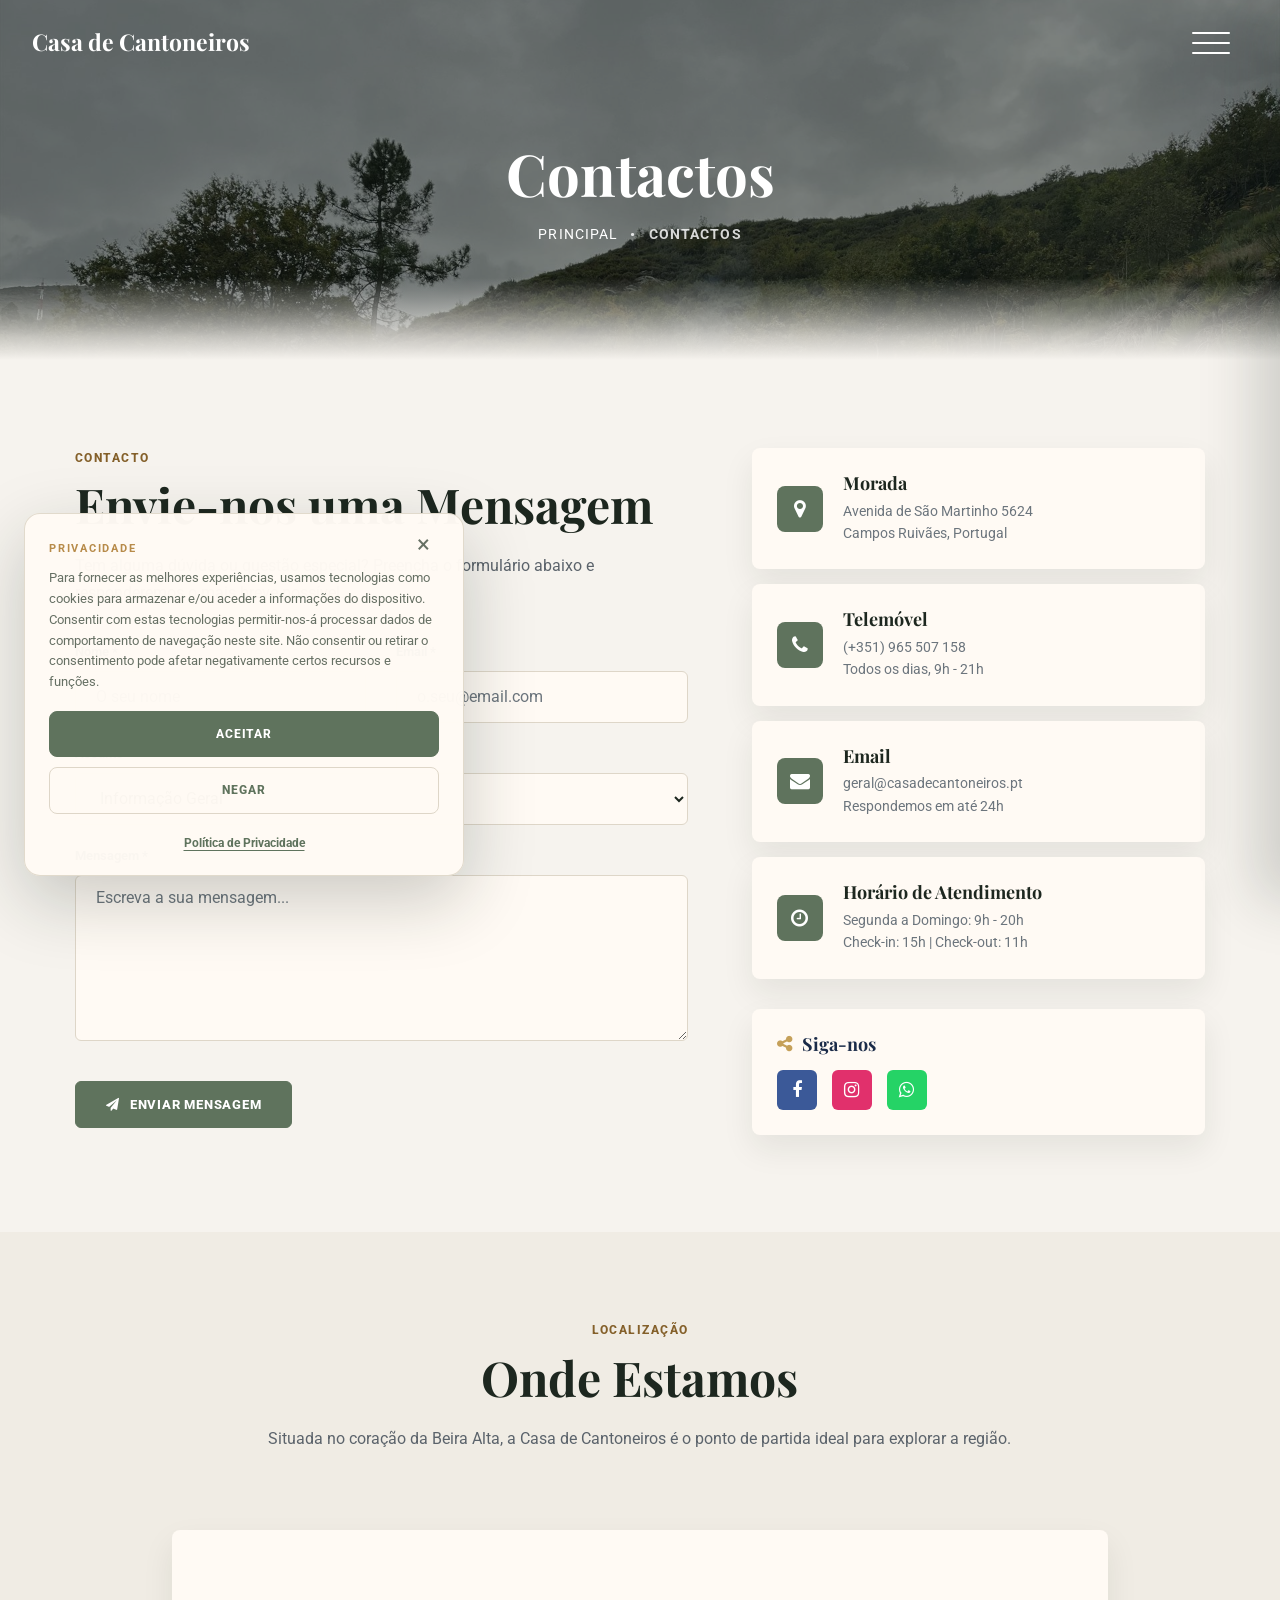
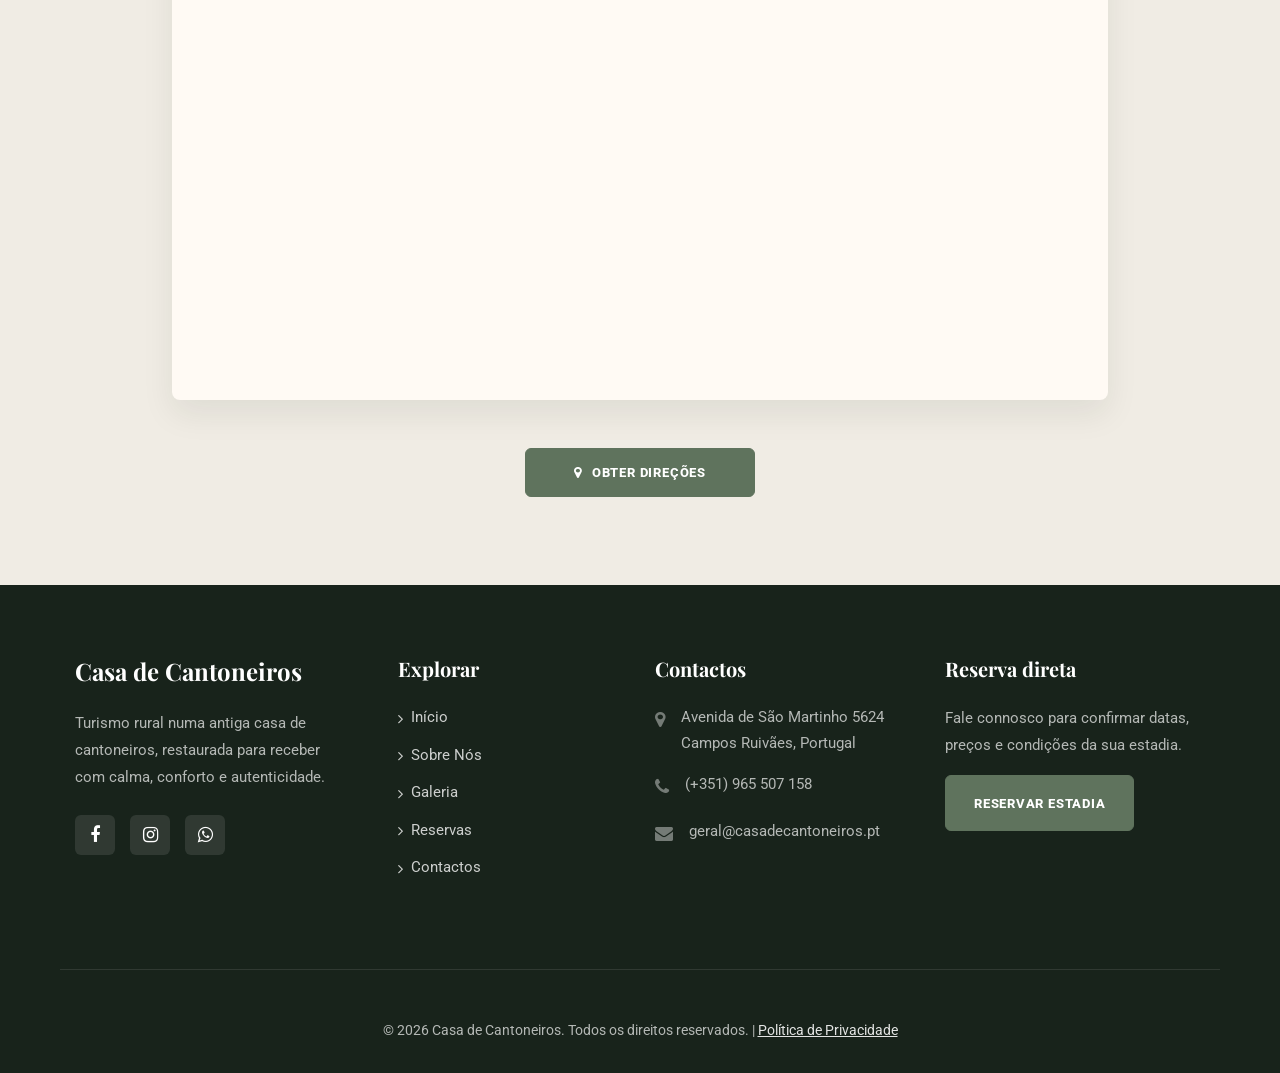
==== contactos.html @ 7d33ff86 "Cálculo aut. and galeria, limpeza" ====
<!DOCTYPE HTML>
<html lang="pt-PT">

<head>
  <meta charset="utf-8">
  <meta http-equiv="X-UA-Compatible" content="IE=edge">
  <title>Contactos | Casa de Cantoneiros — Vieira do Minho</title>
  <meta name="viewport" content="width=device-width, initial-scale=1, shrink-to-fit=no">
  <meta name="robots" content="index, follow">
  <link rel="canonical" href="https://www.casadecantoneiros.pt/contactos.html">
  <meta property="og:title" content="Contactos | Casa de Cantoneiros — Vieira do Minho">
  <meta property="og:description" content="Fale connosco por telefone, email ou WhatsApp. Casa de Cantoneiros, Campos Ruivães, Vieira do Minho.">
  <meta property="og:type" content="website">
  <meta property="og:url" content="https://www.casadecantoneiros.pt/contactos.html">
  <meta property="og:image" content="https://www.casadecantoneiros.pt/images/og-share.jpg">
  <meta property="og:locale" content="pt_PT">
  <link rel="icon" href="favicon.ico" sizes="any">
  <link rel="icon" type="image/png" sizes="32x32" href="favicon-32x32.png">
  <link rel="icon" type="image/png" sizes="16x16" href="favicon-16x16.png">
  <link rel="icon" type="image/svg+xml" href="favicon.svg">
  <link rel="apple-touch-icon" sizes="180x180" href="apple-touch-icon.png">
  <link rel="manifest" href="site.webmanifest">
  <meta name="theme-color" content="#18231b">
  <meta name="description" content="Fale connosco por telefone, email ou WhatsApp. Casa de Cantoneiros, Campos Ruivães, Vieira do Minho.">
  <meta name="keywords" content="" />
  <meta name="author" content="" />
  <link rel="preconnect" href="https://fonts.googleapis.com">
  <link rel="preconnect" href="https://fonts.gstatic.com" crossorigin>
  <link rel="stylesheet" type="text/css"
    href="https://fonts.googleapis.com/css2?family=Playfair+Display:wght@400;700&amp;family=Roboto:wght@400;700&amp;display=swap">
  <link rel="preload" as="image" href="images/assets-site/fachada-casa.jpg" fetchpriority="high">

  <link rel="stylesheet" href="css/layout.css?v=20261105-5">
  <link rel="stylesheet" href="css/animacoes.css?v=20261105-5">
  <link rel="stylesheet" href="css/popup.css?v=20261105-5">

  <link rel="stylesheet" href="fonts/fontawesome/css/font-awesome.min.css?v=20261105-5">

  <!-- Theme Style -->
  <link rel="stylesheet" href="css/style.css?v=20261105-5">
  <link rel="stylesheet" href="css/_custom.css?v=20261105-5">
  <link rel="stylesheet" href="css/professional.css?v=20261105-5">
</head>

<body>

  <div id="cabecalho-container"></div>
  <!-- Header loaded dynamically by App.loadComponents() -->
  <!-- END head -->

  <main id="conteudo">
  <section class="site-hero inner-page overlay" style="background-image: url(images/assets-site/fachada-casa.jpg)"
    data-stellar-background-ratio="0.5">
    <div class="container">
      <div class="row site-hero-inner justify-content-center align-items-center">
        <div class="col-md-10 text-center" data-aos="fade">
          <h1 class="heading mb-3">Contactos</h1>
          <ul class="custom-breadcrumbs mb-4">
            <li><a href="index.html">Principal</a></li>
            <li>&bullet;</li>
            <li>Contactos</li>
          </ul>
        </div>
      </div>
    </div>


  </section>

  <!-- Formulário de Contacto -->
  <section class="section contact-section" id="next">
    <div class="container">
      <div class="row">
        <div class="col-md-7" data-aos="fade-up" data-aos-delay="100">
          <div class="contact-form-container">
            <span class="section-subtitle">CONTACTO</span>
            <h2 class="section-title">Envie-nos uma Mensagem</h2>
            <p class="section-description">Tem alguma dúvida ou questão especial? Preencha o formulário abaixo e
              responderemos o mais breve possível.</p>

            <form action="https://api.web3forms.com/submit" method="POST">
              
              <!-- CHAVES DO WEB3FORMS -->
              <input type="hidden" name="access_key" value="ad0f5479-115c-4b1e-81a7-a048a99dfa87">
              <input type="hidden" name="subject" value="Nova Mensagem de Contacto - Casa de Cantoneiros">
              <input type="hidden" name="from_name" value="Casa de Cantoneiros (Contacto)">
              <input type="hidden" name="redirect" value="https://www.casadecantoneiros.pt/">

              <div class="row">
                <div class="col-md-6 form-group">
                  <label for="name">Nome *</label>
                  <input type="text" id="name" name="Nome" class="form-control" placeholder="O seu nome" required>
                </div>
                <div class="col-md-6 form-group">
                  <label for="email">Email *</label>
                  <input type="email" id="email" name="Email" class="form-control" placeholder="o.seu@email.com"
                    required>
                </div>
              </div>

              <div class="row">
                <div class="col-md-12 form-group">
                  <label for="subject">Assunto *</label>
                  <select id="subject" name="Assunto" class="form-control" required>
                    <option>Informação Geral</option>
                    <option>Reservas</option>
                    <option>Eventos</option>
                    <option>Outros</option>
                  </select>
                </div>
              </div>

              <div class="row mb-4">
                <div class="col-md-12 form-group">
                  <label for="message">Mensagem *</label>
                  <textarea name="mensagem" id="message" class="form-control" cols="30" rows="6"
                    placeholder="Escreva a sua mensagem..." required></textarea>
                </div>
              </div>
              <div class="row">
                <div class="col-md-12 form-group">
                  <button type="submit" class="btn btn-submit">
                    <i class="fa fa-paper-plane"></i> ENVIAR MENSAGEM
                  </button>
                </div>
              </div>
            </form>
          </div>
        </div>

        <div class="col-md-5" data-aos="fade-up" data-aos-delay="200">
          <div class="info-cards-container">
            <div class="info-card">
              <div class="info-icon-wrap">
                <i class="fa fa-map-marker"></i>
              </div>
              <div class="info-content">
                <h3>Morada</h3>
                <p>Avenida de São Martinho 5624<br>Campos Ruivães, Portugal</p>
              </div>
            </div>

            <div class="info-card">
              <div class="info-icon-wrap">
                <i class="fa fa-phone"></i>
              </div>
              <div class="info-content">
                <h3>Telemóvel</h3>
                <p><a class="contact-link" href="tel:+351965507158">(+351) 965 507 158</a><br>Todos os dias, 9h - 21h</p>
              </div>
            </div>

            <div class="info-card">
              <div class="info-icon-wrap">
                <i class="fa fa-envelope"></i>
              </div>
              <div class="info-content">
                <h3>Email</h3>
                <p><a class="contact-link" href="mailto:geral@casadecantoneiros.pt">geral@casadecantoneiros.pt</a><br>Respondemos em até 24h</p>
              </div>
            </div>

            <div class="info-card">
              <div class="info-icon-wrap">
                <i class="fa fa-clock-o"></i>
              </div>
              <div class="info-content">
                <h3>Horário de Atendimento</h3>
                <p>Segunda a Domingo: 9h - 20h<br>Check-in: 15h | Check-out: 11h</p>
              </div>
            </div>

            <div class="social-links-section">
              <h3><i class="fa fa-share-alt"></i> Siga-nos</h3>
              <div class="social-icons">
                <a href="https://www.facebook.com/share/1EJzVk5QZy/?mibextid=wwXIfr" class="social-icon facebook" target="_blank" rel="noopener noreferrer" aria-label="Facebook da Casa de Cantoneiros"><i class="fa fa-facebook" aria-hidden="true"></i></a>
                <a href="https://www.instagram.com/casa.de.cantoneiros?igsh=c2FzcWtkenJsa3Fm" class="social-icon instagram" target="_blank" rel="noopener noreferrer" aria-label="Instagram da Casa de Cantoneiros"><i class="fa fa-instagram" aria-hidden="true"></i></a>
                <a href="https://wa.me/351965507158" class="social-icon whatsapp" target="_blank" rel="noopener noreferrer" aria-label="WhatsApp da Casa de Cantoneiros"><i class="fa fa-whatsapp" aria-hidden="true"></i></a>
              </div>
            </div>
          </div>
        </div>
      </div>
    </div>
  </section>

  <section class="section location-section bg-light" id="location">
    <div class="container">
      <div class="row justify-content-center text-center mb-5" data-aos="fade-up">
        <div class="col-md-8">
          <span class="section-subtitle">LOCALIZAÇÃO</span>
          <h2 class="section-title">Onde Estamos</h2>
          <p class="section-description">Situada no coração da Beira Alta, a Casa de Cantoneiros é o ponto de partida
            ideal para explorar a região.</p>
        </div>
      </div>

      <div class="row justify-content-center" data-aos="fade-up" data-aos-delay="100">
        <div class="col-md-10">
          <div class="map-container mb-5">
            <iframe
              src="https://maps.google.com/maps?q=Casa%20de%20Cantoneiros%20Tábua&t=&z=15&ie=UTF8&iwloc=&output=embed"
              title="Mapa da localização da Casa de Cantoneiros em Vieira do Minho"
              width="100%" height="450" style="border:0;" allowfullscreen="" loading="lazy">
            </iframe>
          </div>
          <div class="text-center">
            <a href="https://maps.app.goo.gl/39F7b3vEgZGwyQ6N9" target="_blank" class="btn btn-submit px-5 py-3">
              <i class="fa fa-map-marker"></i> OBTER DIREÇÕES
            </a>
          </div>
        </div>
      </div>
    </div>
  </section>
  <!-- END slider -->

  </main>

  <div id="rodape-container"></div>
  <!-- Footer loaded dynamically by App.loadComponents() -->

  <script src="js/jquery-3.3.1.min.js?v=20261105-5"></script>
  <script src="js/jquery-migrate-3.0.1.min.js?v=20261105-5"></script>
  <script src="js/parallax.js?v=20261105-5"></script>
  <script src="js/popup.js?v=20261105-5"></script>


  <script src="js/animacoes.js?v=20261105-5"></script>



    <script src="js/site-config.js?v=20261105-5"></script>
  <script src="js/app.js?v=20261105-5"></script>

  <div id="cookie-banner" class="cookie-banner" role="dialog" aria-live="polite" aria-modal="false"
    aria-labelledby="cookie-banner-title" aria-hidden="true">
    <button type="button" class="cookie-banner__close" data-cookie-choice="dismissed" aria-label="Fechar aviso de cookies">×</button>
    <div class="cookie-banner__content">
      <span id="cookie-banner-title" class="cookie-banner__eyebrow">Privacidade</span>
      <p class="cookie-banner__text">Para fornecer as melhores experiências, usamos tecnologias como cookies para armazenar e/ou aceder a informações do dispositivo. Consentir com estas tecnologias permitir-nos-á processar dados de comportamento de navegação neste site. Não consentir ou retirar o consentimento pode afetar negativamente certos recursos e funções.</p>
      <div class="cookie-banner__actions">
        <button type="button" class="cookie-banner__button cookie-banner__button--primary" data-cookie-choice="accepted">ACEITAR</button>
        <button type="button" class="cookie-banner__button cookie-banner__button--secondary" data-cookie-choice="denied">NEGAR</button>
      </div>
      <div class="cookie-banner__links">
        <a href="privacidade.html">Política de Privacidade</a>
      </div>
    </div>
  </div>
</body>

</html>
---- css/layout.css ----
/*!
 * Bootstrap v4.1.3 (https://getbootstrap.com/)
 * Copyright 2011-2018 The Bootstrap Authors
 * Copyright 2011-2018 Twitter, Inc.
 * Licensed under MIT (https://github.com/twbs/bootstrap/blob/master/LICENSE)
 */:root{--blue:#007bff;--indigo:#6610f2;--purple:#6f42c1;--pink:#e83e8c;--red:#dc3545;--orange:#fd7e14;--yellow:#ffba5a;--green:#28a745;--teal:#20c997;--cyan:#17a2b8;--white:#fff;--gray:#6c757d;--gray-dark:#343a40;--primary:#ffba5a;--secondary:#6c757d;--success:#28a745;--info:#17a2b8;--warning:#ffba5a;--danger:#dc3545;--light:#f8f9fa;--dark:#343a40;--breakpoint-xs:0;--breakpoint-sm:576px;--breakpoint-md:768px;--breakpoint-lg:992px;--breakpoint-xl:1200px;--font-family-sans-serif:-apple-system, BlinkMacSystemFont, "Segoe UI", Roboto, "Helvetica Neue", Arial, sans-serif, "Apple Color Emoji", "Segoe UI Emoji", "Segoe UI Symbol", "Noto Color Emoji";--font-family-monospace:SFMono-Regular, Menlo, Monaco, Consolas, "Liberation Mono", "Courier New", monospace}*,:after,:before{-webkit-box-sizing:border-box;box-sizing:border-box}html{font-family:sans-serif;line-height:1.15;-webkit-text-size-adjust:100%;-ms-text-size-adjust:100%;-ms-overflow-style:scrollbar;-webkit-tap-highlight-color:transparent}@-ms-viewport{width:device-width}article,aside,figcaption,figure,footer,header,hgroup,main,nav,section{display:block}body{margin:0;font-family:-apple-system, BlinkMacSystemFont, "Segoe UI", Roboto, "Helvetica Neue", Arial, sans-serif, "Apple Color Emoji", "Segoe UI Emoji", "Segoe UI Symbol", "Noto Color Emoji";font-size:1rem;font-weight:400;line-height:1.5;color:#212529;text-align:left;background-color:#fff}[tabindex="-1"]:focus{outline:0!important}hr{-webkit-box-sizing:content-box;box-sizing:content-box;height:0;overflow:visible}h1,h2,h3,h4,h5,h6{margin-top:0;margin-bottom:0.5rem}p{margin-top:0;margin-bottom:1rem}abbr[data-original-title],abbr[title]{text-decoration:underline;-webkit-text-decoration:underline dotted;text-decoration:underline dotted;cursor:help;border-bottom:0}address{margin-bottom:1rem;font-style:normal;line-height:inherit}dl,ol,ul{margin-top:0;margin-bottom:1rem}ol ol,ol ul,ul ol,ul ul{margin-bottom:0}dt{font-weight:700}dd{margin-bottom:.5rem;margin-left:0}blockquote{margin:0 0 1rem}dfn{font-style:italic}b,strong{font-weight:bolder}small{font-size:80%}sub,sup{position:relative;font-size:75%;line-height:0;vertical-align:baseline}sub{bottom:-.25em}sup{top:-.5em}a{color:#ffba5a;text-decoration:none;background-color:transparent;-webkit-text-decoration-skip:objects}a:hover{color:#ff9a0e;text-decoration:underline}a:not([href]):not([tabindex]){color:inherit;text-decoration:none}a:not([href]):not([tabindex]):focus,a:not([href]):not([tabindex]):hover{color:inherit;text-decoration:none}a:not([href]):not([tabindex]):focus{outline:0}code,kbd,pre,samp{font-family:SFMono-Regular, Menlo, Monaco, Consolas, "Liberation Mono", "Courier New", monospace;font-size:1em}pre{margin-top:0;margin-bottom:1rem;overflow:auto;-ms-overflow-style:scrollbar}figure{margin:0 0 1rem}img{vertical-align:middle;border-style:none}svg{overflow:hidden;vertical-align:middle}table{border-collapse:collapse}caption{padding-top:0.75rem;padding-bottom:0.75rem;color:#6c757d;text-align:left;caption-side:bottom}th{text-align:inherit}label{display:inline-block;margin-bottom:0.5rem}button{border-radius:0}button:focus{outline:1px dotted;outline:5px auto -webkit-focus-ring-color}button,input,optgroup,select,textarea{margin:0;font-family:inherit;font-size:inherit;line-height:inherit}button,input{overflow:visible}button,select{text-transform:none}[type=reset],[type=submit],button,html [type=button]{-webkit-appearance:button}[type=button]::-moz-focus-inner,[type=reset]::-moz-focus-inner,[type=submit]::-moz-focus-inner,button::-moz-focus-inner{padding:0;border-style:none}input[type=checkbox],input[type=radio]{-webkit-box-sizing:border-box;box-sizing:border-box;padding:0}input[type=date],input[type=datetime-local],input[type=month],input[type=time]{-webkit-appearance:listbox}textarea{overflow:auto;resize:vertical}fieldset{min-width:0;padding:0;margin:0;border:0}legend{display:block;width:100%;max-width:100%;padding:0;margin-bottom:.5rem;font-size:1.5rem;line-height:inherit;color:inherit;white-space:normal}progress{vertical-align:baseline}[type=number]::-webkit-inner-spin-button,[type=number]::-webkit-outer-spin-button{height:auto}[type=search]{outline-offset:-2px;-webkit-appearance:none}[type=search]::-webkit-search-cancel-button,[type=search]::-webkit-search-decoration{-webkit-appearance:none}::-webkit-file-upload-button{font:inherit;-webkit-appearance:button}output{display:inline-block}summary{display:list-item;cursor:pointer}template{display:none}[hidden]{display:none!important}.h1,.h2,.h3,.h4,.h5,.h6,h1,h2,h3,h4,h5,h6{margin-bottom:0.5rem;font-family:inherit;font-weight:500;line-height:1.2;color:inherit}.h1,h1{font-size:2.5rem}.h2,h2{font-size:2rem}.h3,h3{font-size:1.75rem}.h4,h4{font-size:1.5rem}.h5,h5{font-size:1.25rem}.h6,h6{font-size:1rem}.lead{font-size:1.25rem;font-weight:300}hr{margin-top:1rem;margin-bottom:1rem;border:0;border-top:1px solid rgba(0, 0, 0, 0.1)}.small,small{font-size:80%;font-weight:400}.list-unstyled{padding-left:0;list-style:none}.img-fluid{max-width:100%;height:auto}code{font-size:87.5%;color:#e83e8c;word-break:break-word}a>code{color:inherit}kbd{padding:0.2rem 0.4rem;font-size:87.5%;color:#fff;background-color:#212529;border-radius:0.2rem}kbd kbd{padding:0;font-size:100%;font-weight:700}pre{display:block;font-size:87.5%;color:#212529}pre code{font-size:inherit;color:inherit;word-break:normal}.container{width:100%;padding-right:15px;padding-left:15px;margin-right:auto;margin-left:auto}@media (min-width:576px){.container{max-width:540px}}@media (min-width:768px){.container{max-width:720px}}@media (min-width:992px){.container{max-width:960px}}@media (min-width:1200px){.container{max-width:1140px}}.container-fluid{width:100%;padding-right:15px;padding-left:15px;margin-right:auto;margin-left:auto}.row{display:-webkit-box;display:-ms-flexbox;display:flex;-ms-flex-wrap:wrap;flex-wrap:wrap;margin-right:-15px;margin-left:-15px}.no-gutters>.col,.no-gutters>[class*=col-]{padding-right:0;padding-left:0}.col,.col-1,.col-2,.col-3,.col-4,.col-5,.col-6,.col-7,.col-8,.col-9,.col-10,.col-11,.col-12,.col-auto,.col-lg,.col-lg-1,.col-lg-2,.col-lg-3,.col-lg-4,.col-lg-5,.col-lg-6,.col-lg-7,.col-lg-8,.col-lg-9,.col-lg-10,.col-lg-11,.col-lg-12,.col-lg-auto,.col-md,.col-md-1,.col-md-2,.col-md-3,.col-md-4,.col-md-5,.col-md-6,.col-md-7,.col-md-8,.col-md-9,.col-md-10,.col-md-11,.col-md-12,.col-md-auto,.col-sm,.col-sm-1,.col-sm-2,.col-sm-3,.col-sm-4,.col-sm-5,.col-sm-6,.col-sm-7,.col-sm-8,.col-sm-9,.col-sm-10,.col-sm-11,.col-sm-12,.col-sm-auto,.col-xl,.col-xl-1,.col-xl-2,.col-xl-3,.col-xl-4,.col-xl-5,.col-xl-6,.col-xl-7,.col-xl-8,.col-xl-9,.col-xl-10,.col-xl-11,.col-xl-12,.col-xl-auto{position:relative;width:100%;min-height:1px;padding-right:15px;padding-left:15px}.col{-ms-flex-preferred-size:0;flex-basis:0;-webkit-box-flex:1;-ms-flex-positive:1;flex-grow:1;max-width:100%}.col-6{-webkit-box-flex:0;-ms-flex:0 0 50%;flex:0 0 50%;max-width:50%}.col-12{-webkit-box-flex:0;-ms-flex:0 0 100%;flex:0 0 100%;max-width:100%}@media (min-width:768px){.col-md-3{-webkit-box-flex:0;-ms-flex:0 0 25%;flex:0 0 25%;max-width:25%}.col-md-4{-webkit-box-flex:0;-ms-flex:0 0 33.33333%;flex:0 0 33.33333%;max-width:33.33333%}.col-md-5{-webkit-box-flex:0;-ms-flex:0 0 41.66667%;flex:0 0 41.66667%;max-width:41.66667%}.col-md-6{-webkit-box-flex:0;-ms-flex:0 0 50%;flex:0 0 50%;max-width:50%}.col-md-7{-webkit-box-flex:0;-ms-flex:0 0 58.33333%;flex:0 0 58.33333%;max-width:58.33333%}.col-md-8{-webkit-box-flex:0;-ms-flex:0 0 66.66667%;flex:0 0 66.66667%;max-width:66.66667%}.col-md-9{-webkit-box-flex:0;-ms-flex:0 0 75%;flex:0 0 75%;max-width:75%}.col-md-10{-webkit-box-flex:0;-ms-flex:0 0 83.33333%;flex:0 0 83.33333%;max-width:83.33333%}.col-md-12{-webkit-box-flex:0;-ms-flex:0 0 100%;flex:0 0 100%;max-width:100%}}@media (min-width:992px){.col-lg-3{-webkit-box-flex:0;-ms-flex:0 0 25%;flex:0 0 25%;max-width:25%}.col-lg-4{-webkit-box-flex:0;-ms-flex:0 0 33.33333%;flex:0 0 33.33333%;max-width:33.33333%}.col-lg-5{-webkit-box-flex:0;-ms-flex:0 0 41.66667%;flex:0 0 41.66667%;max-width:41.66667%}.col-lg-6{-webkit-box-flex:0;-ms-flex:0 0 50%;flex:0 0 50%;max-width:50%}.col-lg-9{-webkit-box-flex:0;-ms-flex:0 0 75%;flex:0 0 75%;max-width:75%}}.table{width:100%;margin-bottom:1rem;background-color:transparent}.table td,.table th{padding:0.75rem;vertical-align:top;border-top:1px solid #dee2e6}.table thead th{vertical-align:bottom;border-bottom:2px solid #dee2e6}.table tbody+tbody{border-top:2px solid #dee2e6}.table .table{background-color:#fff}.table .thead-dark th{color:#fff;background-color:#212529;border-color:#32383e}.table .thead-light th{color:#495057;background-color:#e9ecef;border-color:#dee2e6}.form-control{display:block;width:100%;height:calc(2.25rem + 2px);padding:0.375rem 0.75rem;font-size:1rem;line-height:1.5;color:#495057;background-color:#fff;background-clip:padding-box;border:1px solid #ced4da;border-radius:0.25rem;-webkit-transition:border-color 0.15s ease-in-out, -webkit-box-shadow 0.15s ease-in-out;transition:border-color 0.15s ease-in-out, -webkit-box-shadow 0.15s ease-in-out;-o-transition:border-color 0.15s ease-in-out, box-shadow 0.15s ease-in-out;transition:border-color 0.15s ease-in-out, box-shadow 0.15s ease-in-out;transition:border-color 0.15s ease-in-out, box-shadow 0.15s ease-in-out, -webkit-box-shadow 0.15s ease-in-out}@media screen and (prefers-reduced-motion:reduce){.form-control{-webkit-transition:none;-o-transition:none;transition:none}}.form-control::-ms-expand{background-color:transparent;border:0}.form-control:focus{color:#495057;background-color:#fff;border-color:#ffefda;outline:0;-webkit-box-shadow:0 0 0 0.2rem rgba(255, 186, 90, 0.25);box-shadow:0 0 0 0.2rem rgba(255, 186, 90, 0.25)}.form-control::-webkit-input-placeholder{color:#6c757d;opacity:1}.form-control:-ms-input-placeholder{color:#6c757d;opacity:1}.form-control::-ms-input-placeholder{color:#6c757d;opacity:1}.form-control::placeholder{color:#6c757d;opacity:1}.form-control:disabled,.form-control[readonly]{background-color:#e9ecef;opacity:1}select.form-control:focus::-ms-value{color:#495057;background-color:#fff}select.form-control[multiple],select.form-control[size]{height:auto}textarea.form-control{height:auto}.form-group{margin-bottom:1rem}.form-row>.col,.form-row>[class*=col-]{padding-right:5px;padding-left:5px}.custom-select.is-valid,.form-control.is-valid,.was-validated .custom-select:valid,.was-validated .form-control:valid{border-color:#28a745}.custom-select.is-valid:focus,.form-control.is-valid:focus,.was-validated .custom-select:valid:focus,.was-validated .form-control:valid:focus{border-color:#28a745;-webkit-box-shadow:0 0 0 0.2rem rgba(40, 167, 69, 0.25);box-shadow:0 0 0 0.2rem rgba(40, 167, 69, 0.25)}.custom-select.is-valid~.valid-feedback,.custom-select.is-valid~.valid-tooltip,.form-control.is-valid~.valid-feedback,.form-control.is-valid~.valid-tooltip,.was-validated .custom-select:valid~.valid-feedback,.was-validated .custom-select:valid~.valid-tooltip,.was-validated .form-control:valid~.valid-feedback,.was-validated .form-control:valid~.valid-tooltip{display:block}.custom-select.is-invalid,.form-control.is-invalid,.was-validated .custom-select:invalid,.was-validated .form-control:invalid{border-color:#dc3545}.custom-select.is-invalid:focus,.form-control.is-invalid:focus,.was-validated .custom-select:invalid:focus,.was-validated .form-control:invalid:focus{border-color:#dc3545;-webkit-box-shadow:0 0 0 0.2rem rgba(220, 53, 69, 0.25);box-shadow:0 0 0 0.2rem rgba(220, 53, 69, 0.25)}.custom-select.is-invalid~.invalid-feedback,.custom-select.is-invalid~.invalid-tooltip,.form-control.is-invalid~.invalid-feedback,.form-control.is-invalid~.invalid-tooltip,.was-validated .custom-select:invalid~.invalid-feedback,.was-validated .custom-select:invalid~.invalid-tooltip,.was-validated .form-control:invalid~.invalid-feedback,.was-validated .form-control:invalid~.invalid-tooltip{display:block}@media (min-width:576px){.form-inline .form-group{display:-webkit-box;display:-ms-flexbox;display:flex;-webkit-box-flex:0;-ms-flex:0 0 auto;flex:0 0 auto;-webkit-box-orient:horizontal;-webkit-box-direction:normal;-ms-flex-flow:row wrap;flex-flow:row wrap;-webkit-box-align:center;-ms-flex-align:center;align-items:center;margin-bottom:0}.form-inline .form-control{display:inline-block;width:auto;vertical-align:middle}}.btn{display:inline-block;font-weight:400;text-align:center;white-space:nowrap;vertical-align:middle;-webkit-user-select:none;-moz-user-select:none;-ms-user-select:none;user-select:none;border:1px solid transparent;padding:0.375rem 0.75rem;font-size:1rem;line-height:1.5;border-radius:0.25rem;-webkit-transition:color 0.15s ease-in-out, background-color 0.15s ease-in-out, border-color 0.15s ease-in-out, -webkit-box-shadow 0.15s ease-in-out;transition:color 0.15s ease-in-out, background-color 0.15s ease-in-out, border-color 0.15s ease-in-out, -webkit-box-shadow 0.15s ease-in-out;-o-transition:color 0.15s ease-in-out, background-color 0.15s ease-in-out, border-color 0.15s ease-in-out, box-shadow 0.15s ease-in-out;transition:color 0.15s ease-in-out, background-color 0.15s ease-in-out, border-color 0.15s ease-in-out, box-shadow 0.15s ease-in-out;transition:color 0.15s ease-in-out, background-color 0.15s ease-in-out, border-color 0.15s ease-in-out, box-shadow 0.15s ease-in-out, -webkit-box-shadow 0.15s ease-in-out}@media screen and (prefers-reduced-motion:reduce){.btn{-webkit-transition:none;-o-transition:none;transition:none}}.btn:focus,.btn:hover{text-decoration:none}.btn.focus,.btn:focus{outline:0;-webkit-box-shadow:0 0 0 0.2rem rgba(255, 186, 90, 0.25);box-shadow:0 0 0 0.2rem rgba(255, 186, 90, 0.25)}.btn.disabled,.btn:disabled{opacity:0.65}.btn:not(:disabled):not(.disabled){cursor:pointer}a.btn.disabled,fieldset:disabled a.btn{pointer-events:none}.btn-primary{color:#212529;background-color:#ffba5a;border-color:#ffba5a}.btn-primary:hover{color:#212529;background-color:#ffaa34;border-color:#ffa527}.btn-primary.focus,.btn-primary:focus{-webkit-box-shadow:0 0 0 0.2rem rgba(255, 186, 90, 0.5);box-shadow:0 0 0 0.2rem rgba(255, 186, 90, 0.5)}.btn-primary.disabled,.btn-primary:disabled{color:#212529;background-color:#ffba5a;border-color:#ffba5a}.btn-primary:not(:disabled):not(.disabled).active,.btn-primary:not(:disabled):not(.disabled):active,.show>.btn-primary.dropdown-toggle{color:#212529;background-color:#ffa527;border-color:#ff9f1a}.btn-primary:not(:disabled):not(.disabled).active:focus,.btn-primary:not(:disabled):not(.disabled):active:focus,.show>.btn-primary.dropdown-toggle:focus{-webkit-box-shadow:0 0 0 0.2rem rgba(255, 186, 90, 0.5);box-shadow:0 0 0 0.2rem rgba(255, 186, 90, 0.5)}.btn-secondary.focus,.btn-secondary:focus{-webkit-box-shadow:0 0 0 0.2rem rgba(108, 117, 125, 0.5);box-shadow:0 0 0 0.2rem rgba(108, 117, 125, 0.5)}.btn-secondary.disabled,.btn-secondary:disabled{color:#fff;background-color:#6c757d;border-color:#6c757d}.btn-secondary:not(:disabled):not(.disabled).active,.btn-secondary:not(:disabled):not(.disabled):active,.show>.btn-secondary.dropdown-toggle{color:#fff;background-color:#545b62;border-color:#4e555b}.btn-secondary:not(:disabled):not(.disabled).active:focus,.btn-secondary:not(:disabled):not(.disabled):active:focus,.show>.btn-secondary.dropdown-toggle:focus{-webkit-box-shadow:0 0 0 0.2rem rgba(108, 117, 125, 0.5);box-shadow:0 0 0 0.2rem rgba(108, 117, 125, 0.5)}.btn-success.focus,.btn-success:focus{-webkit-box-shadow:0 0 0 0.2rem rgba(40, 167, 69, 0.5);box-shadow:0 0 0 0.2rem rgba(40, 167, 69, 0.5)}.btn-success.disabled,.btn-success:disabled{color:#fff;background-color:#28a745;border-color:#28a745}.btn-success:not(:disabled):not(.disabled).active,.btn-success:not(:disabled):not(.disabled):active,.show>.btn-success.dropdown-toggle{color:#fff;background-color:#1e7e34;border-color:#1c7430}.btn-success:not(:disabled):not(.disabled).active:focus,.btn-success:not(:disabled):not(.disabled):active:focus,.show>.btn-success.dropdown-toggle:focus{-webkit-box-shadow:0 0 0 0.2rem rgba(40, 167, 69, 0.5);box-shadow:0 0 0 0.2rem rgba(40, 167, 69, 0.5)}.btn-info.focus,.btn-info:focus{-webkit-box-shadow:0 0 0 0.2rem rgba(23, 162, 184, 0.5);box-shadow:0 0 0 0.2rem rgba(23, 162, 184, 0.5)}.btn-info.disabled,.btn-info:disabled{color:#fff;background-color:#17a2b8;border-color:#17a2b8}.btn-info:not(:disabled):not(.disabled).active,.btn-info:not(:disabled):not(.disabled):active,.show>.btn-info.dropdown-toggle{color:#fff;background-color:#117a8b;border-color:#10707f}.btn-info:not(:disabled):not(.disabled).active:focus,.btn-info:not(:disabled):not(.disabled):active:focus,.show>.btn-info.dropdown-toggle:focus{-webkit-box-shadow:0 0 0 0.2rem rgba(23, 162, 184, 0.5);box-shadow:0 0 0 0.2rem rgba(23, 162, 184, 0.5)}.btn-warning.focus,.btn-warning:focus{-webkit-box-shadow:0 0 0 0.2rem rgba(255, 186, 90, 0.5);box-shadow:0 0 0 0.2rem rgba(255, 186, 90, 0.5)}.btn-warning.disabled,.btn-warning:disabled{color:#212529;background-color:#ffba5a;border-color:#ffba5a}.btn-warning:not(:disabled):not(.disabled).active,.btn-warning:not(:disabled):not(.disabled):active,.show>.btn-warning.dropdown-toggle{color:#212529;background-color:#ffa527;border-color:#ff9f1a}.btn-warning:not(:disabled):not(.disabled).active:focus,.btn-warning:not(:disabled):not(.disabled):active:focus,.show>.btn-warning.dropdown-toggle:focus{-webkit-box-shadow:0 0 0 0.2rem rgba(255, 186, 90, 0.5);box-shadow:0 0 0 0.2rem rgba(255, 186, 90, 0.5)}.btn-danger.focus,.btn-danger:focus{-webkit-box-shadow:0 0 0 0.2rem rgba(220, 53, 69, 0.5);box-shadow:0 0 0 0.2rem rgba(220, 53, 69, 0.5)}.btn-danger.disabled,.btn-danger:disabled{color:#fff;background-color:#dc3545;border-color:#dc3545}.btn-danger:not(:disabled):not(.disabled).active,.btn-danger:not(:disabled):not(.disabled):active,.show>.btn-danger.dropdown-toggle{color:#fff;background-color:#bd2130;border-color:#b21f2d}.btn-danger:not(:disabled):not(.disabled).active:focus,.btn-danger:not(:disabled):not(.disabled):active:focus,.show>.btn-danger.dropdown-toggle:focus{-webkit-box-shadow:0 0 0 0.2rem rgba(220, 53, 69, 0.5);box-shadow:0 0 0 0.2rem rgba(220, 53, 69, 0.5)}.btn-light.focus,.btn-light:focus{-webkit-box-shadow:0 0 0 0.2rem rgba(248, 249, 250, 0.5);box-shadow:0 0 0 0.2rem rgba(248, 249, 250, 0.5)}.btn-light.disabled,.btn-light:disabled{color:#212529;background-color:#f8f9fa;border-color:#f8f9fa}.btn-light:not(:disabled):not(.disabled).active,.btn-light:not(:disabled):not(.disabled):active,.show>.btn-light.dropdown-toggle{color:#212529;background-color:#dae0e5;border-color:#d3d9df}.btn-light:not(:disabled):not(.disabled).active:focus,.btn-light:not(:disabled):not(.disabled):active:focus,.show>.btn-light.dropdown-toggle:focus{-webkit-box-shadow:0 0 0 0.2rem rgba(248, 249, 250, 0.5);box-shadow:0 0 0 0.2rem rgba(248, 249, 250, 0.5)}.btn-dark.focus,.btn-dark:focus{-webkit-box-shadow:0 0 0 0.2rem rgba(52, 58, 64, 0.5);box-shadow:0 0 0 0.2rem rgba(52, 58, 64, 0.5)}.btn-dark.disabled,.btn-dark:disabled{color:#fff;background-color:#343a40;border-color:#343a40}.btn-dark:not(:disabled):not(.disabled).active,.btn-dark:not(:disabled):not(.disabled):active,.show>.btn-dark.dropdown-toggle{color:#fff;background-color:#1d2124;border-color:#171a1d}.btn-dark:not(:disabled):not(.disabled).active:focus,.btn-dark:not(:disabled):not(.disabled):active:focus,.show>.btn-dark.dropdown-toggle:focus{-webkit-box-shadow:0 0 0 0.2rem rgba(52, 58, 64, 0.5);box-shadow:0 0 0 0.2rem rgba(52, 58, 64, 0.5)}.btn-outline-primary.focus,.btn-outline-primary:focus{-webkit-box-shadow:0 0 0 0.2rem rgba(255, 186, 90, 0.5);box-shadow:0 0 0 0.2rem rgba(255, 186, 90, 0.5)}.btn-outline-primary.disabled,.btn-outline-primary:disabled{color:#ffba5a;background-color:transparent}.btn-outline-primary:not(:disabled):not(.disabled).active,.btn-outline-primary:not(:disabled):not(.disabled):active,.show>.btn-outline-primary.dropdown-toggle{color:#212529;background-color:#ffba5a;border-color:#ffba5a}.btn-outline-primary:not(:disabled):not(.disabled).active:focus,.btn-outline-primary:not(:disabled):not(.disabled):active:focus,.show>.btn-outline-primary.dropdown-toggle:focus{-webkit-box-shadow:0 0 0 0.2rem rgba(255, 186, 90, 0.5);box-shadow:0 0 0 0.2rem rgba(255, 186, 90, 0.5)}.btn-outline-secondary.focus,.btn-outline-secondary:focus{-webkit-box-shadow:0 0 0 0.2rem rgba(108, 117, 125, 0.5);box-shadow:0 0 0 0.2rem rgba(108, 117, 125, 0.5)}.btn-outline-secondary.disabled,.btn-outline-secondary:disabled{color:#6c757d;background-color:transparent}.btn-outline-secondary:not(:disabled):not(.disabled).active,.btn-outline-secondary:not(:disabled):not(.disabled):active,.show>.btn-outline-secondary.dropdown-toggle{color:#fff;background-color:#6c757d;border-color:#6c757d}.btn-outline-secondary:not(:disabled):not(.disabled).active:focus,.btn-outline-secondary:not(:disabled):not(.disabled):active:focus,.show>.btn-outline-secondary.dropdown-toggle:focus{-webkit-box-shadow:0 0 0 0.2rem rgba(108, 117, 125, 0.5);box-shadow:0 0 0 0.2rem rgba(108, 117, 125, 0.5)}.btn-outline-success.focus,.btn-outline-success:focus{-webkit-box-shadow:0 0 0 0.2rem rgba(40, 167, 69, 0.5);box-shadow:0 0 0 0.2rem rgba(40, 167, 69, 0.5)}.btn-outline-success.disabled,.btn-outline-success:disabled{color:#28a745;background-color:transparent}.btn-outline-success:not(:disabled):not(.disabled).active,.btn-outline-success:not(:disabled):not(.disabled):active,.show>.btn-outline-success.dropdown-toggle{color:#fff;background-color:#28a745;border-color:#28a745}.btn-outline-success:not(:disabled):not(.disabled).active:focus,.btn-outline-success:not(:disabled):not(.disabled):active:focus,.show>.btn-outline-success.dropdown-toggle:focus{-webkit-box-shadow:0 0 0 0.2rem rgba(40, 167, 69, 0.5);box-shadow:0 0 0 0.2rem rgba(40, 167, 69, 0.5)}.btn-outline-info.focus,.btn-outline-info:focus{-webkit-box-shadow:0 0 0 0.2rem rgba(23, 162, 184, 0.5);box-shadow:0 0 0 0.2rem rgba(23, 162, 184, 0.5)}.btn-outline-info.disabled,.btn-outline-info:disabled{color:#17a2b8;background-color:transparent}.btn-outline-info:not(:disabled):not(.disabled).active,.btn-outline-info:not(:disabled):not(.disabled):active,.show>.btn-outline-info.dropdown-toggle{color:#fff;background-color:#17a2b8;border-color:#17a2b8}.btn-outline-info:not(:disabled):not(.disabled).active:focus,.btn-outline-info:not(:disabled):not(.disabled):active:focus,.show>.btn-outline-info.dropdown-toggle:focus{-webkit-box-shadow:0 0 0 0.2rem rgba(23, 162, 184, 0.5);box-shadow:0 0 0 0.2rem rgba(23, 162, 184, 0.5)}.btn-outline-warning.focus,.btn-outline-warning:focus{-webkit-box-shadow:0 0 0 0.2rem rgba(255, 186, 90, 0.5);box-shadow:0 0 0 0.2rem rgba(255, 186, 90, 0.5)}.btn-outline-warning.disabled,.btn-outline-warning:disabled{color:#ffba5a;background-color:transparent}.btn-outline-warning:not(:disabled):not(.disabled).active,.btn-outline-warning:not(:disabled):not(.disabled):active,.show>.btn-outline-warning.dropdown-toggle{color:#212529;background-color:#ffba5a;border-color:#ffba5a}.btn-outline-warning:not(:disabled):not(.disabled).active:focus,.btn-outline-warning:not(:disabled):not(.disabled):active:focus,.show>.btn-outline-warning.dropdown-toggle:focus{-webkit-box-shadow:0 0 0 0.2rem rgba(255, 186, 90, 0.5);box-shadow:0 0 0 0.2rem rgba(255, 186, 90, 0.5)}.btn-outline-danger.focus,.btn-outline-danger:focus{-webkit-box-shadow:0 0 0 0.2rem rgba(220, 53, 69, 0.5);box-shadow:0 0 0 0.2rem rgba(220, 53, 69, 0.5)}.btn-outline-danger.disabled,.btn-outline-danger:disabled{color:#dc3545;background-color:transparent}.btn-outline-danger:not(:disabled):not(.disabled).active,.btn-outline-danger:not(:disabled):not(.disabled):active,.show>.btn-outline-danger.dropdown-toggle{color:#fff;background-color:#dc3545;border-color:#dc3545}.btn-outline-danger:not(:disabled):not(.disabled).active:focus,.btn-outline-danger:not(:disabled):not(.disabled):active:focus,.show>.btn-outline-danger.dropdown-toggle:focus{-webkit-box-shadow:0 0 0 0.2rem rgba(220, 53, 69, 0.5);box-shadow:0 0 0 0.2rem rgba(220, 53, 69, 0.5)}.btn-outline-light.focus,.btn-outline-light:focus{-webkit-box-shadow:0 0 0 0.2rem rgba(248, 249, 250, 0.5);box-shadow:0 0 0 0.2rem rgba(248, 249, 250, 0.5)}.btn-outline-light.disabled,.btn-outline-light:disabled{color:#f8f9fa;background-color:transparent}.btn-outline-light:not(:disabled):not(.disabled).active,.btn-outline-light:not(:disabled):not(.disabled):active,.show>.btn-outline-light.dropdown-toggle{color:#212529;background-color:#f8f9fa;border-color:#f8f9fa}.btn-outline-light:not(:disabled):not(.disabled).active:focus,.btn-outline-light:not(:disabled):not(.disabled):active:focus,.show>.btn-outline-light.dropdown-toggle:focus{-webkit-box-shadow:0 0 0 0.2rem rgba(248, 249, 250, 0.5);box-shadow:0 0 0 0.2rem rgba(248, 249, 250, 0.5)}.btn-outline-dark.focus,.btn-outline-dark:focus{-webkit-box-shadow:0 0 0 0.2rem rgba(52, 58, 64, 0.5);box-shadow:0 0 0 0.2rem rgba(52, 58, 64, 0.5)}.btn-outline-dark.disabled,.btn-outline-dark:disabled{color:#343a40;background-color:transparent}.btn-outline-dark:not(:disabled):not(.disabled).active,.btn-outline-dark:not(:disabled):not(.disabled):active,.show>.btn-outline-dark.dropdown-toggle{color:#fff;background-color:#343a40;border-color:#343a40}.btn-outline-dark:not(:disabled):not(.disabled).active:focus,.btn-outline-dark:not(:disabled):not(.disabled):active:focus,.show>.btn-outline-dark.dropdown-toggle:focus{-webkit-box-shadow:0 0 0 0.2rem rgba(52, 58, 64, 0.5);box-shadow:0 0 0 0.2rem rgba(52, 58, 64, 0.5)}.btn-link.focus,.btn-link:focus{text-decoration:underline;border-color:transparent;-webkit-box-shadow:none;box-shadow:none}.btn-link.disabled,.btn-link:disabled{color:#6c757d;pointer-events:none}.btn-group-lg>.btn,.btn-lg{padding:0.5rem 1rem;font-size:1.25rem;line-height:1.5;border-radius:0.3rem}.btn-group-sm>.btn,.btn-sm{padding:0.25rem 0.5rem;font-size:0.875rem;line-height:1.5;border-radius:0.2rem}.fade{-webkit-transition:opacity 0.15s linear;-o-transition:opacity 0.15s linear;transition:opacity 0.15s linear}@media screen and (prefers-reduced-motion:reduce){.fade{-webkit-transition:none;-o-transition:none;transition:none}}.fade:not(.show){opacity:0}.dropdown,.dropleft,.dropright,.dropup{position:relative}.dropdown-menu{position:absolute;top:100%;left:0;z-index:1000;display:none;float:left;min-width:10rem;padding:0.5rem 0;margin:0.125rem 0 0;font-size:1rem;color:#212529;text-align:left;list-style:none;background-color:#fff;background-clip:padding-box;border:1px solid rgba(0, 0, 0, 0.15);border-radius:0.25rem}.dropup .dropdown-menu{top:auto;bottom:100%;margin-top:0;margin-bottom:0.125rem}.dropright .dropdown-menu{top:0;right:auto;left:100%;margin-top:0;margin-left:0.125rem}.dropleft .dropdown-menu{top:0;right:100%;left:auto;margin-top:0;margin-right:0.125rem}.dropdown-menu[x-placement^=bottom],.dropdown-menu[x-placement^=left],.dropdown-menu[x-placement^=right],.dropdown-menu[x-placement^=top]{right:auto;bottom:auto}.dropdown-item.active,.dropdown-item:active{color:#fff;text-decoration:none;background-color:#ffba5a}.dropdown-item.disabled,.dropdown-item:disabled{color:#6c757d;background-color:transparent}.dropdown-menu.show{display:block}.btn-group-vertical>.btn,.btn-group>.btn{position:relative;-webkit-box-flex:0;-ms-flex:0 1 auto;flex:0 1 auto}.btn-group-vertical>.btn:hover,.btn-group>.btn:hover{z-index:1}.btn-group-vertical>.btn.active,.btn-group-vertical>.btn:active,.btn-group-vertical>.btn:focus,.btn-group>.btn.active,.btn-group>.btn:active,.btn-group>.btn:focus{z-index:1}.btn-group-vertical .btn+.btn,.btn-group-vertical .btn+.btn-group,.btn-group-vertical .btn-group+.btn,.btn-group-vertical .btn-group+.btn-group,.btn-group .btn+.btn,.btn-group .btn+.btn-group,.btn-group .btn-group+.btn,.btn-group .btn-group+.btn-group{margin-left:-1px}.btn-group>.btn:first-child{margin-left:0}.btn-group>.btn-group:not(:last-child)>.btn,.btn-group>.btn:not(:last-child):not(.dropdown-toggle){border-top-right-radius:0;border-bottom-right-radius:0}.btn-group>.btn-group:not(:first-child)>.btn,.btn-group>.btn:not(:first-child){border-top-left-radius:0;border-bottom-left-radius:0}.btn-group-sm>.btn+.dropdown-toggle-split,.btn-sm+.dropdown-toggle-split{padding-right:0.375rem;padding-left:0.375rem}.btn-group-lg>.btn+.dropdown-toggle-split,.btn-lg+.dropdown-toggle-split{padding-right:0.75rem;padding-left:0.75rem}.btn-group-vertical .btn,.btn-group-vertical .btn-group{width:100%}.btn-group-vertical>.btn+.btn,.btn-group-vertical>.btn+.btn-group,.btn-group-vertical>.btn-group+.btn,.btn-group-vertical>.btn-group+.btn-group{margin-top:-1px;margin-left:0}.btn-group-vertical>.btn-group:not(:last-child)>.btn,.btn-group-vertical>.btn:not(:last-child):not(.dropdown-toggle){border-bottom-right-radius:0;border-bottom-left-radius:0}.btn-group-vertical>.btn-group:not(:first-child)>.btn,.btn-group-vertical>.btn:not(:first-child){border-top-left-radius:0;border-top-right-radius:0}.btn-group-toggle>.btn,.btn-group-toggle>.btn-group>.btn{margin-bottom:0}.btn-group-toggle>.btn-group>.btn input[type=checkbox],.btn-group-toggle>.btn-group>.btn input[type=radio],.btn-group-toggle>.btn input[type=checkbox],.btn-group-toggle>.btn input[type=radio]{position:absolute;clip:rect(0, 0, 0, 0);pointer-events:none}.input-group>.custom-file,.input-group>.custom-select,.input-group>.form-control{position:relative;-webkit-box-flex:1;-ms-flex:1 1 auto;flex:1 1 auto;width:1%;margin-bottom:0}.input-group>.custom-file+.custom-file,.input-group>.custom-file+.custom-select,.input-group>.custom-file+.form-control,.input-group>.custom-select+.custom-file,.input-group>.custom-select+.custom-select,.input-group>.custom-select+.form-control,.input-group>.form-control+.custom-file,.input-group>.form-control+.custom-select,.input-group>.form-control+.form-control{margin-left:-1px}.input-group>.custom-file .custom-file-input:focus~.custom-file-label,.input-group>.custom-select:focus,.input-group>.form-control:focus{z-index:3}.input-group>.custom-select:not(:last-child),.input-group>.form-control:not(:last-child){border-top-right-radius:0;border-bottom-right-radius:0}.input-group>.custom-select:not(:first-child),.input-group>.form-control:not(:first-child){border-top-left-radius:0;border-bottom-left-radius:0}.input-group-append .btn,.input-group-prepend .btn{position:relative;z-index:2}.input-group-append .btn+.btn,.input-group-append .btn+.input-group-text,.input-group-append .input-group-text+.btn,.input-group-append .input-group-text+.input-group-text,.input-group-prepend .btn+.btn,.input-group-prepend .btn+.input-group-text,.input-group-prepend .input-group-text+.btn,.input-group-prepend .input-group-text+.input-group-text{margin-left:-1px}.input-group-lg>.form-control,.input-group-lg>.input-group-append>.btn,.input-group-lg>.input-group-append>.input-group-text,.input-group-lg>.input-group-prepend>.btn,.input-group-lg>.input-group-prepend>.input-group-text{height:calc(2.875rem + 2px);padding:0.5rem 1rem;font-size:1.25rem;line-height:1.5;border-radius:0.3rem}.input-group-sm>.form-control,.input-group-sm>.input-group-append>.btn,.input-group-sm>.input-group-append>.input-group-text,.input-group-sm>.input-group-prepend>.btn,.input-group-sm>.input-group-prepend>.input-group-text{height:calc(1.8125rem + 2px);padding:0.25rem 0.5rem;font-size:0.875rem;line-height:1.5;border-radius:0.2rem}.input-group>.input-group-append:last-child>.btn:not(:last-child):not(.dropdown-toggle),.input-group>.input-group-append:last-child>.input-group-text:not(:last-child),.input-group>.input-group-append:not(:last-child)>.btn,.input-group>.input-group-append:not(:last-child)>.input-group-text,.input-group>.input-group-prepend>.btn,.input-group>.input-group-prepend>.input-group-text{border-top-right-radius:0;border-bottom-right-radius:0}.input-group>.input-group-append>.btn,.input-group>.input-group-append>.input-group-text,.input-group>.input-group-prepend:first-child>.btn:not(:first-child),.input-group>.input-group-prepend:first-child>.input-group-text:not(:first-child),.input-group>.input-group-prepend:not(:first-child)>.btn,.input-group>.input-group-prepend:not(:first-child)>.input-group-text{border-top-left-radius:0;border-bottom-left-radius:0}.nav{display:-webkit-box;display:-ms-flexbox;display:flex;-ms-flex-wrap:wrap;flex-wrap:wrap;padding-left:0;margin-bottom:0;list-style:none}.nav-link.disabled{color:#6c757d}.nav-tabs .nav-link.disabled{color:#6c757d;background-color:transparent;border-color:transparent}.nav-tabs .nav-item.show .nav-link,.nav-tabs .nav-link.active{color:#495057;background-color:#fff;border-color:#dee2e6 #dee2e6 #fff}.nav-tabs .dropdown-menu{margin-top:-1px;border-top-left-radius:0;border-top-right-radius:0}.nav-pills .nav-link.active,.nav-pills .show>.nav-link{color:#fff;background-color:#ffba5a}.tab-content>.active{display:block}.navbar>.container,.navbar>.container-fluid{display:-webkit-box;display:-ms-flexbox;display:flex;-ms-flex-wrap:wrap;flex-wrap:wrap;-webkit-box-align:center;-ms-flex-align:center;align-items:center;-webkit-box-pack:justify;-ms-flex-pack:justify;justify-content:space-between}.navbar-nav .dropdown-menu{position:static;float:none}@media (max-width:575.98px){.navbar-expand-sm>.container,.navbar-expand-sm>.container-fluid{padding-right:0;padding-left:0}}@media (min-width:576px){.navbar-expand-sm .navbar-nav .dropdown-menu{position:absolute}.navbar-expand-sm>.container,.navbar-expand-sm>.container-fluid{-ms-flex-wrap:nowrap;flex-wrap:nowrap}}@media (max-width:767.98px){.navbar-expand-md>.container,.navbar-expand-md>.container-fluid{padding-right:0;padding-left:0}}@media (min-width:768px){.navbar-expand-md .navbar-nav .dropdown-menu{position:absolute}.navbar-expand-md>.container,.navbar-expand-md>.container-fluid{-ms-flex-wrap:nowrap;flex-wrap:nowrap}}@media (max-width:991.98px){.navbar-expand-lg>.container,.navbar-expand-lg>.container-fluid{padding-right:0;padding-left:0}}@media (min-width:992px){.navbar-expand-lg .navbar-nav .dropdown-menu{position:absolute}.navbar-expand-lg>.container,.navbar-expand-lg>.container-fluid{-ms-flex-wrap:nowrap;flex-wrap:nowrap}}@media (max-width:1199.98px){.navbar-expand-xl>.container,.navbar-expand-xl>.container-fluid{padding-right:0;padding-left:0}}@media (min-width:1200px){.navbar-expand-xl .navbar-nav .dropdown-menu{position:absolute}.navbar-expand-xl>.container,.navbar-expand-xl>.container-fluid{-ms-flex-wrap:nowrap;flex-wrap:nowrap}}.navbar-expand>.container,.navbar-expand>.container-fluid{padding-right:0;padding-left:0}.navbar-expand .navbar-nav .dropdown-menu{position:absolute}.navbar-expand>.container,.navbar-expand>.container-fluid{-ms-flex-wrap:nowrap;flex-wrap:nowrap}.navbar-light .navbar-nav .nav-link.disabled{color:rgba(0, 0, 0, 0.3)}.navbar-light .navbar-nav .active>.nav-link,.navbar-light .navbar-nav .nav-link.active,.navbar-light .navbar-nav .nav-link.show,.navbar-light .navbar-nav .show>.nav-link{color:rgba(0, 0, 0, 0.9)}.navbar-dark .navbar-nav .nav-link.disabled{color:rgba(255, 255, 255, 0.25)}.navbar-dark .navbar-nav .active>.nav-link,.navbar-dark .navbar-nav .nav-link.active,.navbar-dark .navbar-nav .nav-link.show,.navbar-dark .navbar-nav .show>.nav-link{color:#fff}.breadcrumb-item.active{color:#6c757d}.page-item.active .page-link{z-index:1;color:#fff;background-color:#ffba5a;border-color:#ffba5a}.page-item.disabled .page-link{color:#6c757d;pointer-events:none;cursor:auto;background-color:#fff;border-color:#dee2e6}.btn .badge{position:relative;top:-1px}.alert-dismissible .close{position:absolute;top:0;right:0;padding:0.75rem 1.25rem;color:inherit}@-webkit-keyframes progress-bar-stripes{0%{background-position:1rem 0}to{background-position:0 0}}@keyframes progress-bar-stripes{0%{background-position:1rem 0}to{background-position:0 0}}.progress{display:-webkit-box;display:-ms-flexbox;display:flex;height:1rem;overflow:hidden;font-size:0.75rem;background-color:#e9ecef;border-radius:0.25rem}.media{display:-webkit-box;display:-ms-flexbox;display:flex;-webkit-box-align:start;-ms-flex-align:start;align-items:flex-start}.list-group-item.disabled,.list-group-item:disabled{color:#6c757d;background-color:#fff}.list-group-item.active{z-index:2;color:#fff;background-color:#ffba5a;border-color:#ffba5a}.list-group-item-primary.list-group-item-action.active{color:#fff;background-color:#85612f;border-color:#85612f}.list-group-item-secondary.list-group-item-action.active{color:#fff;background-color:#383d41;border-color:#383d41}.list-group-item-success.list-group-item-action.active{color:#fff;background-color:#155724;border-color:#155724}.list-group-item-info.list-group-item-action.active{color:#fff;background-color:#0c5460;border-color:#0c5460}.list-group-item-warning.list-group-item-action.active{color:#fff;background-color:#85612f;border-color:#85612f}.list-group-item-danger.list-group-item-action.active{color:#fff;background-color:#721c24;border-color:#721c24}.list-group-item-light.list-group-item-action.active{color:#fff;background-color:#818182;border-color:#818182}.list-group-item-dark.list-group-item-action.active{color:#fff;background-color:#1b1e21;border-color:#1b1e21}.close{float:right;font-size:1.5rem;font-weight:700;line-height:1;color:#000;text-shadow:0 1px 0 #fff;opacity:.5}.close:not(:disabled):not(.disabled){cursor:pointer}.close:not(:disabled):not(.disabled):focus,.close:not(:disabled):not(.disabled):hover{color:#000;text-decoration:none;opacity:.75}button.close{padding:0;background-color:transparent;border:0;-webkit-appearance:none}.modal-open .modal{overflow-x:hidden;overflow-y:auto}.modal{position:fixed;top:0;right:0;bottom:0;left:0;z-index:1050;display:none;overflow:hidden;outline:0}.modal.fade .modal-dialog{-webkit-transition:-webkit-transform 0.3s ease-out;transition:-webkit-transform 0.3s ease-out;-o-transition:transform 0.3s ease-out;transition:transform 0.3s ease-out;transition:transform 0.3s ease-out, -webkit-transform 0.3s ease-out;-webkit-transform:translate(0, -25%);-ms-transform:translate(0, -25%);transform:translate(0, -25%)}@media screen and (prefers-reduced-motion:reduce){.modal.fade .modal-dialog{-webkit-transition:none;-o-transition:none;transition:none}}.modal.show .modal-dialog{-webkit-transform:translate(0, 0);-ms-transform:translate(0, 0);transform:translate(0, 0)}.modal-backdrop.fade{opacity:0}.modal-backdrop.show{opacity:0.5}.modal-header .close{padding:1rem;margin:-1rem -1rem -1rem auto}.tooltip{position:absolute;z-index:1070;display:block;margin:0;font-family:-apple-system, BlinkMacSystemFont, "Segoe UI", Roboto, "Helvetica Neue", Arial, sans-serif, "Apple Color Emoji", "Segoe UI Emoji", "Segoe UI Symbol", "Noto Color Emoji";font-style:normal;font-weight:400;line-height:1.5;text-align:left;text-align:start;text-decoration:none;text-shadow:none;text-transform:none;letter-spacing:normal;word-break:normal;word-spacing:normal;white-space:normal;line-break:auto;font-size:0.875rem;word-wrap:break-word;opacity:0}.tooltip.show{opacity:0.9}.tooltip .arrow{position:absolute;display:block;width:0.8rem;height:0.4rem}.tooltip .arrow:before{position:absolute;content:"";border-color:transparent;border-style:solid}.bs-tooltip-auto[x-placement^=top] .arrow,.bs-tooltip-top .arrow{bottom:0}.bs-tooltip-auto[x-placement^=top] .arrow:before,.bs-tooltip-top .arrow:before{top:0;border-width:0.4rem 0.4rem 0;border-top-color:#000}.bs-tooltip-auto[x-placement^=right] .arrow,.bs-tooltip-right .arrow{left:0;width:0.4rem;height:0.8rem}.bs-tooltip-auto[x-placement^=right] .arrow:before,.bs-tooltip-right .arrow:before{right:0;border-width:0.4rem 0.4rem 0.4rem 0;border-right-color:#000}.bs-tooltip-auto[x-placement^=bottom] .arrow,.bs-tooltip-bottom .arrow{top:0}.bs-tooltip-auto[x-placement^=bottom] .arrow:before,.bs-tooltip-bottom .arrow:before{bottom:0;border-width:0 0.4rem 0.4rem;border-bottom-color:#000}.bs-tooltip-auto[x-placement^=left] .arrow,.bs-tooltip-left .arrow{right:0;width:0.4rem;height:0.8rem}.bs-tooltip-auto[x-placement^=left] .arrow:before,.bs-tooltip-left .arrow:before{left:0;border-width:0.4rem 0 0.4rem 0.4rem;border-left-color:#000}.popover .arrow{position:absolute;display:block;width:1rem;height:0.5rem;margin:0 0.3rem}.popover .arrow:after,.popover .arrow:before{position:absolute;display:block;content:"";border-color:transparent;border-style:solid}.bs-popover-auto[x-placement^=top] .arrow,.bs-popover-top .arrow{bottom:calc((0.5rem + 1px) * -1)}.bs-popover-auto[x-placement^=top] .arrow:after,.bs-popover-auto[x-placement^=top] .arrow:before,.bs-popover-top .arrow:after,.bs-popover-top .arrow:before{border-width:0.5rem 0.5rem 0}.bs-popover-auto[x-placement^=top] .arrow:before,.bs-popover-top .arrow:before{bottom:0;border-top-color:rgba(0, 0, 0, 0.25)}.bs-popover-auto[x-placement^=top] .arrow:after,.bs-popover-top .arrow:after{bottom:1px;border-top-color:#fff}.bs-popover-auto[x-placement^=right] .arrow,.bs-popover-right .arrow{left:calc((0.5rem + 1px) * -1);width:0.5rem;height:1rem;margin:0.3rem 0}.bs-popover-auto[x-placement^=right] .arrow:after,.bs-popover-auto[x-placement^=right] .arrow:before,.bs-popover-right .arrow:after,.bs-popover-right .arrow:before{border-width:0.5rem 0.5rem 0.5rem 0}.bs-popover-auto[x-placement^=right] .arrow:before,.bs-popover-right .arrow:before{left:0;border-right-color:rgba(0, 0, 0, 0.25)}.bs-popover-auto[x-placement^=right] .arrow:after,.bs-popover-right .arrow:after{left:1px;border-right-color:#fff}.bs-popover-auto[x-placement^=bottom] .arrow,.bs-popover-bottom .arrow{top:calc((0.5rem + 1px) * -1)}.bs-popover-auto[x-placement^=bottom] .arrow:after,.bs-popover-auto[x-placement^=bottom] .arrow:before,.bs-popover-bottom .arrow:after,.bs-popover-bottom .arrow:before{border-width:0 0.5rem 0.5rem 0.5rem}.bs-popover-auto[x-placement^=bottom] .arrow:before,.bs-popover-bottom .arrow:before{top:0;border-bottom-color:rgba(0, 0, 0, 0.25)}.bs-popover-auto[x-placement^=bottom] .arrow:after,.bs-popover-bottom .arrow:after{top:1px;border-bottom-color:#fff}.bs-popover-auto[x-placement^=left] .arrow,.bs-popover-left .arrow{right:calc((0.5rem + 1px) * -1);width:0.5rem;height:1rem;margin:0.3rem 0}.bs-popover-auto[x-placement^=left] .arrow:after,.bs-popover-auto[x-placement^=left] .arrow:before,.bs-popover-left .arrow:after,.bs-popover-left .arrow:before{border-width:0.5rem 0 0.5rem 0.5rem}.bs-popover-auto[x-placement^=left] .arrow:before,.bs-popover-left .arrow:before{right:0;border-left-color:rgba(0, 0, 0, 0.25)}.bs-popover-auto[x-placement^=left] .arrow:after,.bs-popover-left .arrow:after{right:1px;border-left-color:#fff}.carousel-item-next,.carousel-item-prev,.carousel-item.active{display:block;-webkit-transition:-webkit-transform 0.6s ease;transition:-webkit-transform 0.6s ease;-o-transition:transform 0.6s ease;transition:transform 0.6s ease;transition:transform 0.6s ease, -webkit-transform 0.6s ease}@media screen and (prefers-reduced-motion:reduce){.carousel-item-next,.carousel-item-prev,.carousel-item.active{-webkit-transition:none;-o-transition:none;transition:none}}.active.carousel-item-right,.carousel-item-next{-webkit-transform:translateX(100%);-ms-transform:translateX(100%);transform:translateX(100%)}@supports ((-webkit-transform-style:preserve-3d) or (transform-style:preserve-3d)){.active.carousel-item-right,.carousel-item-next{-webkit-transform:translate3d(100%, 0, 0);transform:translate3d(100%, 0, 0)}}.active.carousel-item-left,.carousel-item-prev{-webkit-transform:translateX(-100%);-ms-transform:translateX(-100%);transform:translateX(-100%)}@supports ((-webkit-transform-style:preserve-3d) or (transform-style:preserve-3d)){.active.carousel-item-left,.carousel-item-prev{-webkit-transform:translate3d(-100%, 0, 0);transform:translate3d(-100%, 0, 0)}}.carousel-fade .carousel-item-next.carousel-item-left,.carousel-fade .carousel-item-prev.carousel-item-right,.carousel-fade .carousel-item.active{opacity:1}.carousel-fade .active.carousel-item-left,.carousel-fade .active.carousel-item-right{opacity:0}.carousel-fade .active.carousel-item-left,.carousel-fade .active.carousel-item-prev,.carousel-fade .carousel-item-next,.carousel-fade .carousel-item-prev,.carousel-fade .carousel-item.active{-webkit-transform:translateX(0);-ms-transform:translateX(0);transform:translateX(0)}@supports ((-webkit-transform-style:preserve-3d) or (transform-style:preserve-3d)){.carousel-fade .active.carousel-item-left,.carousel-fade .active.carousel-item-prev,.carousel-fade .carousel-item-next,.carousel-fade .carousel-item-prev,.carousel-fade .carousel-item.active{-webkit-transform:translate3d(0, 0, 0);transform:translate3d(0, 0, 0)}}.carousel-indicators .active{background-color:#fff}.bg-light{background-color:#f8f9fa!important}a.bg-light:focus,a.bg-light:hover,button.bg-light:focus,button.bg-light:hover{background-color:#dae0e5!important}.bg-white{background-color:#fff!important}.border{border:1px solid #dee2e6!important}.border-top{border-top:1px solid #dee2e6!important}.border-secondary{border-color:#6c757d!important}.rounded{border-radius:0.25rem!important}.d-block{display:block!important}.d-flex{display:-webkit-box!important;display:-ms-flexbox!important;display:flex!important}.justify-content-center{-webkit-box-pack:center!important;-ms-flex-pack:center!important;justify-content:center!important}.align-items-center{-webkit-box-align:center!important;-ms-flex-align:center!important;align-items:center!important}.shadow-sm{-webkit-box-shadow:0 0.125rem 0.25rem rgba(0, 0, 0, 0.075)!important;box-shadow:0 0.125rem 0.25rem rgba(0, 0, 0, 0.075)!important}.shadow{-webkit-box-shadow:0 0.5rem 1rem rgba(0, 0, 0, 0.15)!important;box-shadow:0 0.5rem 1rem rgba(0, 0, 0, 0.15)!important}.mb-0,.my-0{margin-bottom:0!important}.mr-2,.mx-2{margin-right:0.5rem!important}.mr-3,.mx-3{margin-right:1rem!important}.mb-3,.my-3{margin-bottom:1rem!important}.mb-4,.my-4{margin-bottom:1.5rem!important}.mt-5,.my-5{margin-top:3rem!important}.mb-5,.my-5{margin-bottom:3rem!important}.p-1{padding:0.25rem!important}.pt-3,.py-3{padding-top:1rem!important}.pb-3,.py-3{padding-bottom:1rem!important}.p-4{padding:1.5rem!important}.pr-4,.px-4{padding-right:1.5rem!important}.pl-4,.px-4{padding-left:1.5rem!important}.pt-5,.py-5{padding-top:3rem!important}.pr-5,.px-5{padding-right:3rem!important}.pl-5,.px-5{padding-left:3rem!important}.ml-auto,.mx-auto{margin-left:auto!important}@media (min-width:768px){.mb-md-0,.my-md-0{margin-bottom:0!important}.pl-md-5,.px-md-5{padding-left:3rem!important}}.text-center{text-align:center!important}@media (min-width:768px){.text-md-left{text-align:left!important}.text-md-right{text-align:right!important}}.text-uppercase{text-transform:uppercase!important}.font-weight-bold{font-weight:700!important}.text-white{color:#fff!important}.text-muted{color:#6c757d!important}.text-white-50{color:rgba(255, 255, 255, 0.5)!important}.visible{visibility:visible!important}@media print{*,:after,:before{text-shadow:none!important;-webkit-box-shadow:none!important;box-shadow:none!important}a:not(.btn){text-decoration:underline}abbr[title]:after{content:" (" attr(title) ")"}pre{white-space:pre-wrap!important}blockquote,pre{border:1px solid #adb5bd;page-break-inside:avoid}thead{display:table-header-group}img,tr{page-break-inside:avoid}h2,h3,p{orphans:3;widows:3}h2,h3{page-break-after:avoid}@page{size:a3}body{min-width:992px!important}.container{min-width:992px!important}.table{border-collapse:collapse!important}.table td,.table th{background-color:#fff!important}.table .thead-dark th{color:inherit;border-color:#dee2e6}}
---- css/animacoes.css ----
[data-aos][data-aos][data-aos-duration='50'],body[data-aos-duration='50'] [data-aos]{transition-duration:50ms}[data-aos][data-aos][data-aos-delay='50'],body[data-aos-delay='50'] [data-aos]{transition-delay:0}[data-aos][data-aos][data-aos-delay='50'].aos-animate,body[data-aos-delay='50'] [data-aos].aos-animate{transition-delay:50ms}[data-aos][data-aos][data-aos-duration='100'],body[data-aos-duration='100'] [data-aos]{transition-duration:.1s}[data-aos][data-aos][data-aos-delay='100'],body[data-aos-delay='100'] [data-aos]{transition-delay:0}[data-aos][data-aos][data-aos-delay='100'].aos-animate,body[data-aos-delay='100'] [data-aos].aos-animate{transition-delay:.1s}[data-aos][data-aos][data-aos-duration='150'],body[data-aos-duration='150'] [data-aos]{transition-duration:.15s}[data-aos][data-aos][data-aos-delay='150'],body[data-aos-delay='150'] [data-aos]{transition-delay:0}[data-aos][data-aos][data-aos-delay='150'].aos-animate,body[data-aos-delay='150'] [data-aos].aos-animate{transition-delay:.15s}[data-aos][data-aos][data-aos-duration='200'],body[data-aos-duration='200'] [data-aos]{transition-duration:.2s}[data-aos][data-aos][data-aos-delay='200'],body[data-aos-delay='200'] [data-aos]{transition-delay:0}[data-aos][data-aos][data-aos-delay='200'].aos-animate,body[data-aos-delay='200'] [data-aos].aos-animate{transition-delay:.2s}[data-aos][data-aos][data-aos-duration='250'],body[data-aos-duration='250'] [data-aos]{transition-duration:.25s}[data-aos][data-aos][data-aos-delay='250'],body[data-aos-delay='250'] [data-aos]{transition-delay:0}[data-aos][data-aos][data-aos-delay='250'].aos-animate,body[data-aos-delay='250'] [data-aos].aos-animate{transition-delay:.25s}[data-aos][data-aos][data-aos-duration='300'],body[data-aos-duration='300'] [data-aos]{transition-duration:.3s}[data-aos][data-aos][data-aos-delay='300'],body[data-aos-delay='300'] [data-aos]{transition-delay:0}[data-aos][data-aos][data-aos-delay='300'].aos-animate,body[data-aos-delay='300'] [data-aos].aos-animate{transition-delay:.3s}[data-aos][data-aos][data-aos-duration='350'],body[data-aos-duration='350'] [data-aos]{transition-duration:.35s}[data-aos][data-aos][data-aos-delay='350'],body[data-aos-delay='350'] [data-aos]{transition-delay:0}[data-aos][data-aos][data-aos-delay='350'].aos-animate,body[data-aos-delay='350'] [data-aos].aos-animate{transition-delay:.35s}[data-aos][data-aos][data-aos-duration='400'],body[data-aos-duration='400'] [data-aos]{transition-duration:.4s}[data-aos][data-aos][data-aos-delay='400'],body[data-aos-delay='400'] [data-aos]{transition-delay:0}[data-aos][data-aos][data-aos-delay='400'].aos-animate,body[data-aos-delay='400'] [data-aos].aos-animate{transition-delay:.4s}[data-aos][data-aos][data-aos-duration='450'],body[data-aos-duration='450'] [data-aos]{transition-duration:.45s}[data-aos][data-aos][data-aos-delay='450'],body[data-aos-delay='450'] [data-aos]{transition-delay:0}[data-aos][data-aos][data-aos-delay='450'].aos-animate,body[data-aos-delay='450'] [data-aos].aos-animate{transition-delay:.45s}[data-aos][data-aos][data-aos-duration='500'],body[data-aos-duration='500'] [data-aos]{transition-duration:.5s}[data-aos][data-aos][data-aos-delay='500'],body[data-aos-delay='500'] [data-aos]{transition-delay:0}[data-aos][data-aos][data-aos-delay='500'].aos-animate,body[data-aos-delay='500'] [data-aos].aos-animate{transition-delay:.5s}[data-aos][data-aos][data-aos-duration='550'],body[data-aos-duration='550'] [data-aos]{transition-duration:.55s}[data-aos][data-aos][data-aos-delay='550'],body[data-aos-delay='550'] [data-aos]{transition-delay:0}[data-aos][data-aos][data-aos-delay='550'].aos-animate,body[data-aos-delay='550'] [data-aos].aos-animate{transition-delay:.55s}[data-aos][data-aos][data-aos-duration='600'],body[data-aos-duration='600'] [data-aos]{transition-duration:.6s}[data-aos][data-aos][data-aos-delay='600'],body[data-aos-delay='600'] [data-aos]{transition-delay:0}[data-aos][data-aos][data-aos-delay='600'].aos-animate,body[data-aos-delay='600'] [data-aos].aos-animate{transition-delay:.6s}[data-aos][data-aos][data-aos-duration='650'],body[data-aos-duration='650'] [data-aos]{transition-duration:.65s}[data-aos][data-aos][data-aos-delay='650'],body[data-aos-delay='650'] [data-aos]{transition-delay:0}[data-aos][data-aos][data-aos-delay='650'].aos-animate,body[data-aos-delay='650'] [data-aos].aos-animate{transition-delay:.65s}[data-aos][data-aos][data-aos-duration='700'],body[data-aos-duration='700'] [data-aos]{transition-duration:.7s}[data-aos][data-aos][data-aos-delay='700'],body[data-aos-delay='700'] [data-aos]{transition-delay:0}[data-aos][data-aos][data-aos-delay='700'].aos-animate,body[data-aos-delay='700'] [data-aos].aos-animate{transition-delay:.7s}[data-aos][data-aos][data-aos-duration='750'],body[data-aos-duration='750'] [data-aos]{transition-duration:.75s}[data-aos][data-aos][data-aos-delay='750'],body[data-aos-delay='750'] [data-aos]{transition-delay:0}[data-aos][data-aos][data-aos-delay='750'].aos-animate,body[data-aos-delay='750'] [data-aos].aos-animate{transition-delay:.75s}[data-aos][data-aos][data-aos-duration='800'],body[data-aos-duration='800'] [data-aos]{transition-duration:.8s}[data-aos][data-aos][data-aos-delay='800'],body[data-aos-delay='800'] [data-aos]{transition-delay:0}[data-aos][data-aos][data-aos-delay='800'].aos-animate,body[data-aos-delay='800'] [data-aos].aos-animate{transition-delay:.8s}[data-aos][data-aos][data-aos-duration='850'],body[data-aos-duration='850'] [data-aos]{transition-duration:.85s}[data-aos][data-aos][data-aos-delay='850'],body[data-aos-delay='850'] [data-aos]{transition-delay:0}[data-aos][data-aos][data-aos-delay='850'].aos-animate,body[data-aos-delay='850'] [data-aos].aos-animate{transition-delay:.85s}[data-aos][data-aos][data-aos-duration='900'],body[data-aos-duration='900'] [data-aos]{transition-duration:.9s}[data-aos][data-aos][data-aos-delay='900'],body[data-aos-delay='900'] [data-aos]{transition-delay:0}[data-aos][data-aos][data-aos-delay='900'].aos-animate,body[data-aos-delay='900'] [data-aos].aos-animate{transition-delay:.9s}[data-aos][data-aos][data-aos-duration='950'],body[data-aos-duration='950'] [data-aos]{transition-duration:.95s}[data-aos][data-aos][data-aos-delay='950'],body[data-aos-delay='950'] [data-aos]{transition-delay:0}[data-aos][data-aos][data-aos-delay='950'].aos-animate,body[data-aos-delay='950'] [data-aos].aos-animate{transition-delay:.95s}[data-aos][data-aos][data-aos-duration='1000'],body[data-aos-duration='1000'] [data-aos]{transition-duration:1s}[data-aos][data-aos][data-aos-delay='1000'],body[data-aos-delay='1000'] [data-aos]{transition-delay:0}[data-aos][data-aos][data-aos-delay='1000'].aos-animate,body[data-aos-delay='1000'] [data-aos].aos-animate{transition-delay:1s}[data-aos][data-aos][data-aos-duration='1050'],body[data-aos-duration='1050'] [data-aos]{transition-duration:1.05s}[data-aos][data-aos][data-aos-delay='1050'],body[data-aos-delay='1050'] [data-aos]{transition-delay:0}[data-aos][data-aos][data-aos-delay='1050'].aos-animate,body[data-aos-delay='1050'] [data-aos].aos-animate{transition-delay:1.05s}[data-aos][data-aos][data-aos-duration='1100'],body[data-aos-duration='1100'] [data-aos]{transition-duration:1.1s}[data-aos][data-aos][data-aos-delay='1100'],body[data-aos-delay='1100'] [data-aos]{transition-delay:0}[data-aos][data-aos][data-aos-delay='1100'].aos-animate,body[data-aos-delay='1100'] [data-aos].aos-animate{transition-delay:1.1s}[data-aos][data-aos][data-aos-duration='1150'],body[data-aos-duration='1150'] [data-aos]{transition-duration:1.15s}[data-aos][data-aos][data-aos-delay='1150'],body[data-aos-delay='1150'] [data-aos]{transition-delay:0}[data-aos][data-aos][data-aos-delay='1150'].aos-animate,body[data-aos-delay='1150'] [data-aos].aos-animate{transition-delay:1.15s}[data-aos][data-aos][data-aos-duration='1200'],body[data-aos-duration='1200'] [data-aos]{transition-duration:1.2s}[data-aos][data-aos][data-aos-delay='1200'],body[data-aos-delay='1200'] [data-aos]{transition-delay:0}[data-aos][data-aos][data-aos-delay='1200'].aos-animate,body[data-aos-delay='1200'] [data-aos].aos-animate{transition-delay:1.2s}[data-aos][data-aos][data-aos-duration='1250'],body[data-aos-duration='1250'] [data-aos]{transition-duration:1.25s}[data-aos][data-aos][data-aos-delay='1250'],body[data-aos-delay='1250'] [data-aos]{transition-delay:0}[data-aos][data-aos][data-aos-delay='1250'].aos-animate,body[data-aos-delay='1250'] [data-aos].aos-animate{transition-delay:1.25s}[data-aos][data-aos][data-aos-duration='1300'],body[data-aos-duration='1300'] [data-aos]{transition-duration:1.3s}[data-aos][data-aos][data-aos-delay='1300'],body[data-aos-delay='1300'] [data-aos]{transition-delay:0}[data-aos][data-aos][data-aos-delay='1300'].aos-animate,body[data-aos-delay='1300'] [data-aos].aos-animate{transition-delay:1.3s}[data-aos][data-aos][data-aos-duration='1350'],body[data-aos-duration='1350'] [data-aos]{transition-duration:1.35s}[data-aos][data-aos][data-aos-delay='1350'],body[data-aos-delay='1350'] [data-aos]{transition-delay:0}[data-aos][data-aos][data-aos-delay='1350'].aos-animate,body[data-aos-delay='1350'] [data-aos].aos-animate{transition-delay:1.35s}[data-aos][data-aos][data-aos-duration='1400'],body[data-aos-duration='1400'] [data-aos]{transition-duration:1.4s}[data-aos][data-aos][data-aos-delay='1400'],body[data-aos-delay='1400'] [data-aos]{transition-delay:0}[data-aos][data-aos][data-aos-delay='1400'].aos-animate,body[data-aos-delay='1400'] [data-aos].aos-animate{transition-delay:1.4s}[data-aos][data-aos][data-aos-duration='1450'],body[data-aos-duration='1450'] [data-aos]{transition-duration:1.45s}[data-aos][data-aos][data-aos-delay='1450'],body[data-aos-delay='1450'] [data-aos]{transition-delay:0}[data-aos][data-aos][data-aos-delay='1450'].aos-animate,body[data-aos-delay='1450'] [data-aos].aos-animate{transition-delay:1.45s}[data-aos][data-aos][data-aos-duration='1500'],body[data-aos-duration='1500'] [data-aos]{transition-duration:1.5s}[data-aos][data-aos][data-aos-delay='1500'],body[data-aos-delay='1500'] [data-aos]{transition-delay:0}[data-aos][data-aos][data-aos-delay='1500'].aos-animate,body[data-aos-delay='1500'] [data-aos].aos-animate{transition-delay:1.5s}[data-aos][data-aos][data-aos-duration='1550'],body[data-aos-duration='1550'] [data-aos]{transition-duration:1.55s}[data-aos][data-aos][data-aos-delay='1550'],body[data-aos-delay='1550'] [data-aos]{transition-delay:0}[data-aos][data-aos][data-aos-delay='1550'].aos-animate,body[data-aos-delay='1550'] [data-aos].aos-animate{transition-delay:1.55s}[data-aos][data-aos][data-aos-duration='1600'],body[data-aos-duration='1600'] [data-aos]{transition-duration:1.6s}[data-aos][data-aos][data-aos-delay='1600'],body[data-aos-delay='1600'] [data-aos]{transition-delay:0}[data-aos][data-aos][data-aos-delay='1600'].aos-animate,body[data-aos-delay='1600'] [data-aos].aos-animate{transition-delay:1.6s}[data-aos][data-aos][data-aos-duration='1650'],body[data-aos-duration='1650'] [data-aos]{transition-duration:1.65s}[data-aos][data-aos][data-aos-delay='1650'],body[data-aos-delay='1650'] [data-aos]{transition-delay:0}[data-aos][data-aos][data-aos-delay='1650'].aos-animate,body[data-aos-delay='1650'] [data-aos].aos-animate{transition-delay:1.65s}[data-aos][data-aos][data-aos-duration='1700'],body[data-aos-duration='1700'] [data-aos]{transition-duration:1.7s}[data-aos][data-aos][data-aos-delay='1700'],body[data-aos-delay='1700'] [data-aos]{transition-delay:0}[data-aos][data-aos][data-aos-delay='1700'].aos-animate,body[data-aos-delay='1700'] [data-aos].aos-animate{transition-delay:1.7s}[data-aos][data-aos][data-aos-duration='1750'],body[data-aos-duration='1750'] [data-aos]{transition-duration:1.75s}[data-aos][data-aos][data-aos-delay='1750'],body[data-aos-delay='1750'] [data-aos]{transition-delay:0}[data-aos][data-aos][data-aos-delay='1750'].aos-animate,body[data-aos-delay='1750'] [data-aos].aos-animate{transition-delay:1.75s}[data-aos][data-aos][data-aos-duration='1800'],body[data-aos-duration='1800'] [data-aos]{transition-duration:1.8s}[data-aos][data-aos][data-aos-delay='1800'],body[data-aos-delay='1800'] [data-aos]{transition-delay:0}[data-aos][data-aos][data-aos-delay='1800'].aos-animate,body[data-aos-delay='1800'] [data-aos].aos-animate{transition-delay:1.8s}[data-aos][data-aos][data-aos-duration='1850'],body[data-aos-duration='1850'] [data-aos]{transition-duration:1.85s}[data-aos][data-aos][data-aos-delay='1850'],body[data-aos-delay='1850'] [data-aos]{transition-delay:0}[data-aos][data-aos][data-aos-delay='1850'].aos-animate,body[data-aos-delay='1850'] [data-aos].aos-animate{transition-delay:1.85s}[data-aos][data-aos][data-aos-duration='1900'],body[data-aos-duration='1900'] [data-aos]{transition-duration:1.9s}[data-aos][data-aos][data-aos-delay='1900'],body[data-aos-delay='1900'] [data-aos]{transition-delay:0}[data-aos][data-aos][data-aos-delay='1900'].aos-animate,body[data-aos-delay='1900'] [data-aos].aos-animate{transition-delay:1.9s}[data-aos][data-aos][data-aos-duration='1950'],body[data-aos-duration='1950'] [data-aos]{transition-duration:1.95s}[data-aos][data-aos][data-aos-delay='1950'],body[data-aos-delay='1950'] [data-aos]{transition-delay:0}[data-aos][data-aos][data-aos-delay='1950'].aos-animate,body[data-aos-delay='1950'] [data-aos].aos-animate{transition-delay:1.95s}[data-aos][data-aos][data-aos-duration='2000'],body[data-aos-duration='2000'] [data-aos]{transition-duration:2s}[data-aos][data-aos][data-aos-delay='2000'],body[data-aos-delay='2000'] [data-aos]{transition-delay:0}[data-aos][data-aos][data-aos-delay='2000'].aos-animate,body[data-aos-delay='2000'] [data-aos].aos-animate{transition-delay:2s}[data-aos][data-aos][data-aos-duration='2050'],body[data-aos-duration='2050'] [data-aos]{transition-duration:2.05s}[data-aos][data-aos][data-aos-delay='2050'],body[data-aos-delay='2050'] [data-aos]{transition-delay:0}[data-aos][data-aos][data-aos-delay='2050'].aos-animate,body[data-aos-delay='2050'] [data-aos].aos-animate{transition-delay:2.05s}[data-aos][data-aos][data-aos-duration='2100'],body[data-aos-duration='2100'] [data-aos]{transition-duration:2.1s}[data-aos][data-aos][data-aos-delay='2100'],body[data-aos-delay='2100'] [data-aos]{transition-delay:0}[data-aos][data-aos][data-aos-delay='2100'].aos-animate,body[data-aos-delay='2100'] [data-aos].aos-animate{transition-delay:2.1s}[data-aos][data-aos][data-aos-duration='2150'],body[data-aos-duration='2150'] [data-aos]{transition-duration:2.15s}[data-aos][data-aos][data-aos-delay='2150'],body[data-aos-delay='2150'] [data-aos]{transition-delay:0}[data-aos][data-aos][data-aos-delay='2150'].aos-animate,body[data-aos-delay='2150'] [data-aos].aos-animate{transition-delay:2.15s}[data-aos][data-aos][data-aos-duration='2200'],body[data-aos-duration='2200'] [data-aos]{transition-duration:2.2s}[data-aos][data-aos][data-aos-delay='2200'],body[data-aos-delay='2200'] [data-aos]{transition-delay:0}[data-aos][data-aos][data-aos-delay='2200'].aos-animate,body[data-aos-delay='2200'] [data-aos].aos-animate{transition-delay:2.2s}[data-aos][data-aos][data-aos-duration='2250'],body[data-aos-duration='2250'] [data-aos]{transition-duration:2.25s}[data-aos][data-aos][data-aos-delay='2250'],body[data-aos-delay='2250'] [data-aos]{transition-delay:0}[data-aos][data-aos][data-aos-delay='2250'].aos-animate,body[data-aos-delay='2250'] [data-aos].aos-animate{transition-delay:2.25s}[data-aos][data-aos][data-aos-duration='2300'],body[data-aos-duration='2300'] [data-aos]{transition-duration:2.3s}[data-aos][data-aos][data-aos-delay='2300'],body[data-aos-delay='2300'] [data-aos]{transition-delay:0}[data-aos][data-aos][data-aos-delay='2300'].aos-animate,body[data-aos-delay='2300'] [data-aos].aos-animate{transition-delay:2.3s}[data-aos][data-aos][data-aos-duration='2350'],body[data-aos-duration='2350'] [data-aos]{transition-duration:2.35s}[data-aos][data-aos][data-aos-delay='2350'],body[data-aos-delay='2350'] [data-aos]{transition-delay:0}[data-aos][data-aos][data-aos-delay='2350'].aos-animate,body[data-aos-delay='2350'] [data-aos].aos-animate{transition-delay:2.35s}[data-aos][data-aos][data-aos-duration='2400'],body[data-aos-duration='2400'] [data-aos]{transition-duration:2.4s}[data-aos][data-aos][data-aos-delay='2400'],body[data-aos-delay='2400'] [data-aos]{transition-delay:0}[data-aos][data-aos][data-aos-delay='2400'].aos-animate,body[data-aos-delay='2400'] [data-aos].aos-animate{transition-delay:2.4s}[data-aos][data-aos][data-aos-duration='2450'],body[data-aos-duration='2450'] [data-aos]{transition-duration:2.45s}[data-aos][data-aos][data-aos-delay='2450'],body[data-aos-delay='2450'] [data-aos]{transition-delay:0}[data-aos][data-aos][data-aos-delay='2450'].aos-animate,body[data-aos-delay='2450'] [data-aos].aos-animate{transition-delay:2.45s}[data-aos][data-aos][data-aos-duration='2500'],body[data-aos-duration='2500'] [data-aos]{transition-duration:2.5s}[data-aos][data-aos][data-aos-delay='2500'],body[data-aos-delay='2500'] [data-aos]{transition-delay:0}[data-aos][data-aos][data-aos-delay='2500'].aos-animate,body[data-aos-delay='2500'] [data-aos].aos-animate{transition-delay:2.5s}[data-aos][data-aos][data-aos-duration='2550'],body[data-aos-duration='2550'] [data-aos]{transition-duration:2.55s}[data-aos][data-aos][data-aos-delay='2550'],body[data-aos-delay='2550'] [data-aos]{transition-delay:0}[data-aos][data-aos][data-aos-delay='2550'].aos-animate,body[data-aos-delay='2550'] [data-aos].aos-animate{transition-delay:2.55s}[data-aos][data-aos][data-aos-duration='2600'],body[data-aos-duration='2600'] [data-aos]{transition-duration:2.6s}[data-aos][data-aos][data-aos-delay='2600'],body[data-aos-delay='2600'] [data-aos]{transition-delay:0}[data-aos][data-aos][data-aos-delay='2600'].aos-animate,body[data-aos-delay='2600'] [data-aos].aos-animate{transition-delay:2.6s}[data-aos][data-aos][data-aos-duration='2650'],body[data-aos-duration='2650'] [data-aos]{transition-duration:2.65s}[data-aos][data-aos][data-aos-delay='2650'],body[data-aos-delay='2650'] [data-aos]{transition-delay:0}[data-aos][data-aos][data-aos-delay='2650'].aos-animate,body[data-aos-delay='2650'] [data-aos].aos-animate{transition-delay:2.65s}[data-aos][data-aos][data-aos-duration='2700'],body[data-aos-duration='2700'] [data-aos]{transition-duration:2.7s}[data-aos][data-aos][data-aos-delay='2700'],body[data-aos-delay='2700'] [data-aos]{transition-delay:0}[data-aos][data-aos][data-aos-delay='2700'].aos-animate,body[data-aos-delay='2700'] [data-aos].aos-animate{transition-delay:2.7s}[data-aos][data-aos][data-aos-duration='2750'],body[data-aos-duration='2750'] [data-aos]{transition-duration:2.75s}[data-aos][data-aos][data-aos-delay='2750'],body[data-aos-delay='2750'] [data-aos]{transition-delay:0}[data-aos][data-aos][data-aos-delay='2750'].aos-animate,body[data-aos-delay='2750'] [data-aos].aos-animate{transition-delay:2.75s}[data-aos][data-aos][data-aos-duration='2800'],body[data-aos-duration='2800'] [data-aos]{transition-duration:2.8s}[data-aos][data-aos][data-aos-delay='2800'],body[data-aos-delay='2800'] [data-aos]{transition-delay:0}[data-aos][data-aos][data-aos-delay='2800'].aos-animate,body[data-aos-delay='2800'] [data-aos].aos-animate{transition-delay:2.8s}[data-aos][data-aos][data-aos-duration='2850'],body[data-aos-duration='2850'] [data-aos]{transition-duration:2.85s}[data-aos][data-aos][data-aos-delay='2850'],body[data-aos-delay='2850'] [data-aos]{transition-delay:0}[data-aos][data-aos][data-aos-delay='2850'].aos-animate,body[data-aos-delay='2850'] [data-aos].aos-animate{transition-delay:2.85s}[data-aos][data-aos][data-aos-duration='2900'],body[data-aos-duration='2900'] [data-aos]{transition-duration:2.9s}[data-aos][data-aos][data-aos-delay='2900'],body[data-aos-delay='2900'] [data-aos]{transition-delay:0}[data-aos][data-aos][data-aos-delay='2900'].aos-animate,body[data-aos-delay='2900'] [data-aos].aos-animate{transition-delay:2.9s}[data-aos][data-aos][data-aos-duration='2950'],body[data-aos-duration='2950'] [data-aos]{transition-duration:2.95s}[data-aos][data-aos][data-aos-delay='2950'],body[data-aos-delay='2950'] [data-aos]{transition-delay:0}[data-aos][data-aos][data-aos-delay='2950'].aos-animate,body[data-aos-delay='2950'] [data-aos].aos-animate{transition-delay:2.95s}[data-aos][data-aos][data-aos-duration='3000'],body[data-aos-duration='3000'] [data-aos]{transition-duration:3s}[data-aos][data-aos][data-aos-delay='3000'],body[data-aos-delay='3000'] [data-aos]{transition-delay:0}[data-aos][data-aos][data-aos-delay='3000'].aos-animate,body[data-aos-delay='3000'] [data-aos].aos-animate{transition-delay:3s}[data-aos][data-aos][data-aos-easing=linear],body[data-aos-easing=linear] [data-aos]{transition-timing-function:cubic-bezier(.25,.25,.75,.75)}[data-aos][data-aos][data-aos-easing=ease],body[data-aos-easing=ease] [data-aos]{transition-timing-function:ease}[data-aos][data-aos][data-aos-easing=ease-in],body[data-aos-easing=ease-in] [data-aos]{transition-timing-function:ease-in}[data-aos][data-aos][data-aos-easing=ease-out],body[data-aos-easing=ease-out] [data-aos]{transition-timing-function:ease-out}[data-aos][data-aos][data-aos-easing=ease-in-out],body[data-aos-easing=ease-in-out] [data-aos]{transition-timing-function:ease-in-out}[data-aos][data-aos][data-aos-easing=ease-in-back],body[data-aos-easing=ease-in-back] [data-aos]{transition-timing-function:cubic-bezier(.6,-.28,.735,.045)}[data-aos][data-aos][data-aos-easing=ease-out-back],body[data-aos-easing=ease-out-back] [data-aos]{transition-timing-function:cubic-bezier(.175,.885,.32,1.275)}[data-aos][data-aos][data-aos-easing=ease-in-out-back],body[data-aos-easing=ease-in-out-back] [data-aos]{transition-timing-function:cubic-bezier(.68,-.55,.265,1.55)}[data-aos][data-aos][data-aos-easing=ease-in-sine],body[data-aos-easing=ease-in-sine] [data-aos]{transition-timing-function:cubic-bezier(.47,0,.745,.715)}[data-aos][data-aos][data-aos-easing=ease-out-sine],body[data-aos-easing=ease-out-sine] [data-aos]{transition-timing-function:cubic-bezier(.39,.575,.565,1)}[data-aos][data-aos][data-aos-easing=ease-in-out-sine],body[data-aos-easing=ease-in-out-sine] [data-aos]{transition-timing-function:cubic-bezier(.445,.05,.55,.95)}[data-aos][data-aos][data-aos-easing=ease-in-quad],body[data-aos-easing=ease-in-quad] [data-aos]{transition-timing-function:cubic-bezier(.55,.085,.68,.53)}[data-aos][data-aos][data-aos-easing=ease-out-quad],body[data-aos-easing=ease-out-quad] [data-aos]{transition-timing-function:cubic-bezier(.25,.46,.45,.94)}[data-aos][data-aos][data-aos-easing=ease-in-out-quad],body[data-aos-easing=ease-in-out-quad] [data-aos]{transition-timing-function:cubic-bezier(.455,.03,.515,.955)}[data-aos][data-aos][data-aos-easing=ease-in-cubic],body[data-aos-easing=ease-in-cubic] [data-aos]{transition-timing-function:cubic-bezier(.55,.085,.68,.53)}[data-aos][data-aos][data-aos-easing=ease-out-cubic],body[data-aos-easing=ease-out-cubic] [data-aos]{transition-timing-function:cubic-bezier(.25,.46,.45,.94)}[data-aos][data-aos][data-aos-easing=ease-in-out-cubic],body[data-aos-easing=ease-in-out-cubic] [data-aos]{transition-timing-function:cubic-bezier(.455,.03,.515,.955)}[data-aos][data-aos][data-aos-easing=ease-in-quart],body[data-aos-easing=ease-in-quart] [data-aos]{transition-timing-function:cubic-bezier(.55,.085,.68,.53)}[data-aos][data-aos][data-aos-easing=ease-out-quart],body[data-aos-easing=ease-out-quart] [data-aos]{transition-timing-function:cubic-bezier(.25,.46,.45,.94)}[data-aos][data-aos][data-aos-easing=ease-in-out-quart],body[data-aos-easing=ease-in-out-quart] [data-aos]{transition-timing-function:cubic-bezier(.455,.03,.515,.955)}[data-aos^=fade][data-aos^=fade]{opacity:0;transition-property:opacity,transform}[data-aos^=fade][data-aos^=fade].aos-animate{opacity:1;transform:translate(0)}[data-aos=fade-up]{transform:translateY(100px)}[data-aos=fade-down]{transform:translateY(-100px)}[data-aos=fade-right]{transform:translate(-100px)}[data-aos=fade-left]{transform:translate(100px)}[data-aos=fade-up-right]{transform:translate(-100px,100px)}[data-aos=fade-up-left]{transform:translate(100px,100px)}[data-aos=fade-down-right]{transform:translate(-100px,-100px)}[data-aos=fade-down-left]{transform:translate(100px,-100px)}[data-aos^=zoom][data-aos^=zoom]{opacity:0;transition-property:opacity,transform}[data-aos^=zoom][data-aos^=zoom].aos-animate{opacity:1;transform:translate(0) scale(1)}[data-aos=zoom-in]{transform:scale(.6)}[data-aos=zoom-in-up]{transform:translateY(100px) scale(.6)}[data-aos=zoom-in-down]{transform:translateY(-100px) scale(.6)}[data-aos=zoom-in-right]{transform:translate(-100px) scale(.6)}[data-aos=zoom-in-left]{transform:translate(100px) scale(.6)}[data-aos=zoom-out]{transform:scale(1.2)}[data-aos=zoom-out-up]{transform:translateY(100px) scale(1.2)}[data-aos=zoom-out-down]{transform:translateY(-100px) scale(1.2)}[data-aos=zoom-out-right]{transform:translate(-100px) scale(1.2)}[data-aos=zoom-out-left]{transform:translate(100px) scale(1.2)}[data-aos^=slide][data-aos^=slide]{transition-property:transform}[data-aos^=slide][data-aos^=slide].aos-animate{transform:translate(0)}[data-aos=slide-up]{transform:translateY(100%)}[data-aos=slide-down]{transform:translateY(-100%)}[data-aos=slide-right]{transform:translateX(-100%)}[data-aos=slide-left]{transform:translateX(100%)}[data-aos^=flip][data-aos^=flip]{backface-visibility:hidden;transition-property:transform}[data-aos=flip-left]{transform:perspective(2500px) rotateY(-100deg)}[data-aos=flip-left].aos-animate{transform:perspective(2500px) rotateY(0)}[data-aos=flip-right]{transform:perspective(2500px) rotateY(100deg)}[data-aos=flip-right].aos-animate{transform:perspective(2500px) rotateY(0)}[data-aos=flip-up]{transform:perspective(2500px) rotateX(-100deg)}[data-aos=flip-up].aos-animate{transform:perspective(2500px) rotateX(0)}[data-aos=flip-down]{transform:perspective(2500px) rotateX(100deg)}[data-aos=flip-down].aos-animate{transform:perspective(2500px) rotateX(0)}
/*# sourceMappingURL=aos.css.map*/
---- css/popup.css ----
body.compensate-for-scrollbar{overflow:hidden}.fancybox-active{height:auto}.fancybox-is-hidden{left:-9999px;margin:0;position:absolute!important;top:-9999px;visibility:hidden}.fancybox-container{-webkit-backface-visibility:hidden;backface-visibility:hidden;font-family:-apple-system,BlinkMacSystemFont,Segoe UI,Roboto,Helvetica Neue,Arial,sans-serif;height:100%;left:0;position:fixed;-webkit-tap-highlight-color:transparent;top:0;-webkit-transform:translateZ(0);transform:translateZ(0);width:100%;z-index:99992}.fancybox-container *{box-sizing:border-box}.fancybox-bg,.fancybox-inner,.fancybox-outer,.fancybox-stage{bottom:0;left:0;position:absolute;right:0;top:0}.fancybox-outer{-webkit-overflow-scrolling:touch;overflow-y:auto}.fancybox-bg{background:#1e1e1e;opacity:0;transition-duration:inherit;transition-property:opacity;transition-timing-function:cubic-bezier(.47,0,.74,.71)}.fancybox-is-open .fancybox-bg{opacity:.87;transition-timing-function:cubic-bezier(.22,.61,.36,1)}.fancybox-caption,.fancybox-infobar,.fancybox-navigation .fancybox-button,.fancybox-toolbar{direction:ltr;opacity:0;position:absolute;transition:opacity .25s,visibility 0s linear .25s;visibility:hidden;z-index:99997}.fancybox-show-caption .fancybox-caption,.fancybox-show-infobar .fancybox-infobar,.fancybox-show-nav .fancybox-navigation .fancybox-button,.fancybox-show-toolbar .fancybox-toolbar{opacity:1;transition:opacity .25s,visibility 0s;visibility:visible}.fancybox-infobar{color:#ccc;font-size:13px;-webkit-font-smoothing:subpixel-antialiased;height:44px;left:0;line-height:44px;min-width:44px;mix-blend-mode:difference;padding:0 10px;pointer-events:none;text-align:center;top:0;-webkit-touch-callout:none;-webkit-user-select:none;-moz-user-select:none;-ms-user-select:none;user-select:none}.fancybox-toolbar{right:0;top:0}.fancybox-stage{direction:ltr;overflow:visible;-webkit-transform:translateZ(0);z-index:99994}.fancybox-is-open .fancybox-stage{overflow:hidden}.fancybox-slide{-webkit-backface-visibility:hidden;backface-visibility:hidden;display:none;height:100%;left:0;outline:none;overflow:auto;-webkit-overflow-scrolling:touch;padding:44px;position:absolute;text-align:center;top:0;transition-property:opacity,-webkit-transform;transition-property:transform,opacity;transition-property:transform,opacity,-webkit-transform;white-space:normal;width:100%;z-index:99994}.fancybox-slide:before{content:"";display:inline-block;height:100%;margin-right:-.25em;vertical-align:middle;width:0}.fancybox-is-sliding .fancybox-slide,.fancybox-slide--current,.fancybox-slide--next,.fancybox-slide--previous{display:block}.fancybox-slide--next{z-index:99995}.fancybox-slide--image{overflow:visible;padding:44px 0}.fancybox-slide--image:before{display:none}.fancybox-slide--html{padding:6px 6px 0}.fancybox-slide--iframe{padding:44px 44px 0}.fancybox-content{background:#fff;display:inline-block;margin:0 0 6px;max-width:100%;overflow:auto;padding:0;padding:24px;position:relative;text-align:left;vertical-align:middle}.fancybox-slide--image .fancybox-content{-webkit-animation-timing-function:cubic-bezier(.5,0,.14,1);animation-timing-function:cubic-bezier(.5,0,.14,1);-webkit-backface-visibility:hidden;backface-visibility:hidden;background:transparent;background-repeat:no-repeat;background-size:100% 100%;left:0;margin:0;max-width:none;overflow:visible;padding:0;position:absolute;top:0;-webkit-transform-origin:top left;transform-origin:top left;transition-property:opacity,-webkit-transform;transition-property:transform,opacity;transition-property:transform,opacity,-webkit-transform;-webkit-user-select:none;-moz-user-select:none;-ms-user-select:none;user-select:none;z-index:99995}.fancybox-can-zoomOut .fancybox-content{cursor:zoom-out}.fancybox-can-zoomIn .fancybox-content{cursor:zoom-in}.fancybox-can-drag .fancybox-content{cursor:-webkit-grab;cursor:grab}.fancybox-is-dragging .fancybox-content{cursor:-webkit-grabbing;cursor:grabbing}.fancybox-container [data-selectable=true]{cursor:text}.fancybox-image,.fancybox-spaceball{background:transparent;border:0;height:100%;left:0;margin:0;max-height:none;max-width:none;padding:0;position:absolute;top:0;-webkit-user-select:none;-moz-user-select:none;-ms-user-select:none;user-select:none;width:100%}.fancybox-spaceball{z-index:1}.fancybox-slide--html .fancybox-content{margin-bottom:6px}.fancybox-slide--iframe .fancybox-content,.fancybox-slide--map .fancybox-content,.fancybox-slide--video .fancybox-content{height:100%;margin:0;overflow:visible;padding:0;width:100%}.fancybox-slide--video .fancybox-content{background:#000}.fancybox-slide--map .fancybox-content{background:#e5e3df}.fancybox-slide--iframe .fancybox-content{background:#fff;height:calc(100% - 44px);margin-bottom:44px}.fancybox-iframe,.fancybox-video{background:transparent;border:0;height:100%;margin:0;overflow:hidden;padding:0;width:100%}.fancybox-iframe{vertical-align:top}.fancybox-error{background:#fff;cursor:default;max-width:400px;padding:40px;width:100%}.fancybox-error p{color:#444;font-size:16px;line-height:20px;margin:0;padding:0}.fancybox-button{background:rgba(30,30,30,.6);border:0;border-radius:0;cursor:pointer;display:inline-block;height:44px;margin:0;outline:none;padding:10px;transition:color .2s;vertical-align:top;width:44px}.fancybox-button,.fancybox-button:link,.fancybox-button:visited{color:#ccc}.fancybox-button:focus,.fancybox-button:hover{color:#fff}.fancybox-button.disabled,.fancybox-button.disabled:hover,.fancybox-button[disabled],.fancybox-button[disabled]:hover{color:#888;cursor:default}.fancybox-button svg{display:block;overflow:visible;position:relative;shape-rendering:geometricPrecision}.fancybox-button svg path{fill:transparent;stroke:currentColor;stroke-linejoin:round;stroke-width:3}.fancybox-button--pause svg path:nth-child(1),.fancybox-button--play svg path:nth-child(2){display:none}.fancybox-button--play svg path,.fancybox-button--share svg path,.fancybox-button--thumbs svg path{fill:currentColor}.fancybox-button--share svg path{stroke-width:1}.fancybox-navigation .fancybox-button{height:38px;opacity:0;padding:6px;position:absolute;top:50%;width:38px}.fancybox-show-nav .fancybox-navigation .fancybox-button{transition:opacity .25s,visibility 0s,color .25s}.fancybox-navigation .fancybox-button:after{content:"";left:-25px;padding:50px;position:absolute;top:-25px}.fancybox-navigation .fancybox-button--arrow_left{left:6px}.fancybox-navigation .fancybox-button--arrow_right{right:6px}.fancybox-close-small{background:transparent;border:0;border-radius:0;color:#555;cursor:pointer;height:44px;margin:0;padding:6px;position:absolute;right:0;top:0;width:44px;z-index:10}.fancybox-close-small svg{fill:transparent;opacity:.8;stroke:currentColor;stroke-width:1.5;transition:stroke .1s}.fancybox-close-small:focus{outline:none}.fancybox-close-small:hover svg{opacity:1}.fancybox-slide--iframe .fancybox-close-small,.fancybox-slide--image .fancybox-close-small,.fancybox-slide--video .fancybox-close-small{color:#ccc;padding:5px;right:-12px;top:-44px}.fancybox-slide--iframe .fancybox-close-small:hover svg,.fancybox-slide--image .fancybox-close-small:hover svg,.fancybox-slide--video .fancybox-close-small:hover svg{background:transparent;color:#fff}.fancybox-is-scaling .fancybox-close-small,.fancybox-is-zoomable.fancybox-can-drag .fancybox-close-small{display:none}.fancybox-caption{bottom:0;color:#fff;font-size:14px;font-weight:400;left:0;line-height:1.5;padding:25px 44px;right:0}.fancybox-caption:before{background-image:url([data-uri]);background-repeat:repeat-x;background-size:contain;bottom:0;content:"";display:block;left:0;pointer-events:none;position:absolute;right:0;top:-25px;z-index:-1}.fancybox-caption:after{border-bottom:1px solid hsla(0,0%,100%,.3);content:"";display:block;left:44px;position:absolute;right:44px;top:0}.fancybox-caption a,.fancybox-caption a:link,.fancybox-caption a:visited{color:#ccc;text-decoration:none}.fancybox-caption a:hover{color:#fff;text-decoration:underline}.fancybox-loading{-webkit-animation:a .8s infinite linear;animation:a .8s infinite linear;background:transparent;border:6px solid hsla(0,0%,39%,.5);border-radius:100%;border-top-color:#fff;height:60px;left:50%;margin:-30px 0 0 -30px;opacity:.6;padding:0;position:absolute;top:50%;width:60px;z-index:99999}@-webkit-keyframes a{0%{-webkit-transform:rotate(0deg);transform:rotate(0deg)}to{-webkit-transform:rotate(359deg);transform:rotate(359deg)}}@keyframes a{0%{-webkit-transform:rotate(0deg);transform:rotate(0deg)}to{-webkit-transform:rotate(359deg);transform:rotate(359deg)}}.fancybox-animated{transition-timing-function:cubic-bezier(0,0,.25,1)}.fancybox-fx-slide.fancybox-slide--previous{opacity:0;-webkit-transform:translate3d(-100%,0,0);transform:translate3d(-100%,0,0)}.fancybox-fx-slide.fancybox-slide--next{opacity:0;-webkit-transform:translate3d(100%,0,0);transform:translate3d(100%,0,0)}.fancybox-fx-slide.fancybox-slide--current{opacity:1;-webkit-transform:translateZ(0);transform:translateZ(0)}.fancybox-fx-fade.fancybox-slide--next,.fancybox-fx-fade.fancybox-slide--previous{opacity:0;transition-timing-function:cubic-bezier(.19,1,.22,1)}.fancybox-fx-fade.fancybox-slide--current{opacity:1}.fancybox-fx-zoom-in-out.fancybox-slide--previous{opacity:0;-webkit-transform:scale3d(1.5,1.5,1.5);transform:scale3d(1.5,1.5,1.5)}.fancybox-fx-zoom-in-out.fancybox-slide--next{opacity:0;-webkit-transform:scale3d(.5,.5,.5);transform:scale3d(.5,.5,.5)}.fancybox-fx-zoom-in-out.fancybox-slide--current{opacity:1;-webkit-transform:scaleX(1);transform:scaleX(1)}.fancybox-fx-rotate.fancybox-slide--previous{opacity:0;-webkit-transform:rotate(-1turn);transform:rotate(-1turn)}.fancybox-fx-rotate.fancybox-slide--next{opacity:0;-webkit-transform:rotate(1turn);transform:rotate(1turn)}.fancybox-fx-rotate.fancybox-slide--current{opacity:1;-webkit-transform:rotate(0deg);transform:rotate(0deg)}.fancybox-fx-circular.fancybox-slide--previous{opacity:0;-webkit-transform:scale3d(0,0,0) translate3d(-100%,0,0);transform:scale3d(0,0,0) translate3d(-100%,0,0)}.fancybox-fx-circular.fancybox-slide--next{opacity:0;-webkit-transform:scale3d(0,0,0) translate3d(100%,0,0);transform:scale3d(0,0,0) translate3d(100%,0,0)}.fancybox-fx-circular.fancybox-slide--current{opacity:1;-webkit-transform:scaleX(1) translateZ(0);transform:scaleX(1) translateZ(0)}.fancybox-fx-tube.fancybox-slide--previous{-webkit-transform:translate3d(-100%,0,0) scale(.1) skew(-10deg);transform:translate3d(-100%,0,0) scale(.1) skew(-10deg)}.fancybox-fx-tube.fancybox-slide--next{-webkit-transform:translate3d(100%,0,0) scale(.1) skew(10deg);transform:translate3d(100%,0,0) scale(.1) skew(10deg)}.fancybox-fx-tube.fancybox-slide--current{-webkit-transform:translateZ(0) scale(1);transform:translateZ(0) scale(1)}.fancybox-share{background:#f4f4f4;border-radius:3px;max-width:90%;padding:30px;text-align:center}.fancybox-share h1{color:#222;font-size:35px;font-weight:700;margin:0 0 20px}.fancybox-share p{margin:0;padding:0}.fancybox-share__button{border:0;border-radius:3px;display:inline-block;font-size:14px;font-weight:700;line-height:40px;margin:0 5px 10px;min-width:130px;padding:0 15px;text-decoration:none;transition:all .2s;-webkit-user-select:none;-moz-user-select:none;-ms-user-select:none;user-select:none;white-space:nowrap}.fancybox-share__button:link,.fancybox-share__button:visited{color:#fff}.fancybox-share__button:hover{text-decoration:none}.fancybox-share__button--fb{background:#3b5998}.fancybox-share__button--fb:hover{background:#344e86}.fancybox-share__button--pt{background:#bd081d}.fancybox-share__button--pt:hover{background:#aa0719}.fancybox-share__button--tw{background:#1da1f2}.fancybox-share__button--tw:hover{background:#0d95e8}.fancybox-share__button svg{height:25px;margin-right:7px;position:relative;top:-1px;vertical-align:middle;width:25px}.fancybox-share__button svg path{fill:#fff}.fancybox-share__input{background:transparent;border:0;border-bottom:1px solid #d7d7d7;border-radius:0;color:#5d5b5b;font-size:14px;margin:10px 0 0;outline:none;padding:10px 15px;width:100%}.fancybox-thumbs{background:#fff;bottom:0;display:none;margin:0;-webkit-overflow-scrolling:touch;-ms-overflow-style:-ms-autohiding-scrollbar;padding:2px 2px 4px;position:absolute;right:0;-webkit-tap-highlight-color:transparent;top:0;width:212px;z-index:99995}.fancybox-thumbs-x{overflow-x:auto;overflow-y:hidden}.fancybox-show-thumbs .fancybox-thumbs{display:block}.fancybox-show-thumbs .fancybox-inner{right:212px}.fancybox-thumbs>ul{font-size:0;height:100%;list-style:none;margin:0;overflow-x:hidden;overflow-y:auto;padding:0;position:absolute;position:relative;white-space:nowrap;width:100%}.fancybox-thumbs-x>ul{overflow:hidden}.fancybox-thumbs-y>ul::-webkit-scrollbar{width:7px}.fancybox-thumbs-y>ul::-webkit-scrollbar-track{background:#fff;border-radius:10px;box-shadow:inset 0 0 6px rgba(0,0,0,.3)}.fancybox-thumbs-y>ul::-webkit-scrollbar-thumb{background:#2a2a2a;border-radius:10px}.fancybox-thumbs>ul>li{-webkit-backface-visibility:hidden;backface-visibility:hidden;cursor:pointer;float:left;height:75px;margin:2px;max-height:calc(100% - 8px);max-width:calc(50% - 4px);outline:none;overflow:hidden;padding:0;position:relative;-webkit-tap-highlight-color:transparent;width:100px}.fancybox-thumbs-loading{background:rgba(0,0,0,.1)}.fancybox-thumbs>ul>li{background-position:50%;background-repeat:no-repeat;background-size:cover}.fancybox-thumbs>ul>li:before{border:4px solid #4ea7f9;bottom:0;content:"";left:0;opacity:0;position:absolute;right:0;top:0;transition:all .2s cubic-bezier(.25,.46,.45,.94);z-index:99991}.fancybox-thumbs .fancybox-thumbs-active:before{opacity:1}@media (max-width:800px){.fancybox-thumbs{width:110px}.fancybox-show-thumbs .fancybox-inner{right:110px}.fancybox-thumbs>ul>li{max-width:calc(100% - 10px)}}
---- css/style.css ----
body {
  background: #fff;
  font-family: "Roboto", arial, sans-serif;
  font-weight: 200;
  font-size: 16px;
  line-height: 1.8;
  color: #6c757d;
  position: relative;
  overflow-x: hidden;
  /* Prevent horizontal scrolling on mobile */
}

html {
  scroll-behavior: smooth;
}

::-moz-selection {
  color: #fff;
  background: #ffba5a;
}

::selection {
  color: #fff;
  background: #ffba5a;
}

a {
  -webkit-transition: .3s all ease;
  -o-transition: .3s all ease;
  transition: .3s all ease;
  text-decoration: none;
}

a:hover {
  text-decoration: none;
}

h1,
h2,
h3,
h4,
h5 {
  color: #000;
  font-family: "Playfair Display", times, serif;
}

.bg-light {
  background: #f2f4fb !important;
}

.container-fluid {
  max-width: 1600px;
}

.btn {
  padding-left: 30px;
  padding-right: 30px;
  padding-top: 10px;
  padding-bottom: 10px;
  border-radius: 50px;
}

.btn.btn-outline-white {
  border: 2px solid #fff;
}

.btn.btn-outline-white:hover {
  border: 2px solid transparent;
  background: #000;
  color: #fff;
}

.btn.btn-outline-white-primary {
  border: 2px solid #fff;
}

.btn.btn-outline-white-primary:hover {
  border: 2px solid transparent;
  background: #ffba5a;
  color: #fff;
}

.btn.uppercase {
  text-transform: uppercase;
  font-size: 14px;
  letter-spacing: .2em;
}

.btn,
.form-control {
  outline: none;
  -webkit-box-shadow: none !important;
  box-shadow: none !important;
}

.btn:focus,
.btn:active,
.form-control:focus,
.form-control:active {
  outline: none;
}

.form-control {
  -webkit-box-shadow: none !important;
  box-shadow: none !important;
  height: 50px;
  border-width: 2px;
}

.form-control:active,
.form-control:focus {
  border-color: #ffba5a;
}

textarea.form-control {
  height: inherit;
}

.site-header {
  position: fixed;
  top: 0;
  width: 100%;
  padding: 20px 0;
  z-index: 2;
  -webkit-transition: .3s all ease-in-out;
  -o-transition: .3s all ease-in-out;
  transition: .3s all ease-in-out;
}

.site-header.scrolled {
  padding: 15px 0;
  background: #fff;
  -webkit-box-shadow: 0 5px 20px -5px rgba(0, 0, 0, 0.1);
  box-shadow: 0 5px 20px -5px rgba(0, 0, 0, 0.1);
}

.site-header.scrolled .site-menu-toggle {
  top: 5px;
  position: relative;
}

.site-header.scrolled .site-menu-toggle span {
  background: #000;
}

.menu-open .site-header.scrolled .site-menu-toggle span {
  background: #000 !important;
}

.site-header.scrolled .site-logo {
  position: relative;
  z-index: 100;
}

.site-header.scrolled .site-logo a {
  color: #000;
}

.menu-open .site-header.scrolled .site-logo a {
  color: #000 !important;
}

.menu-open {
  position: relative;
}

.menu-open .site-header {
  position: fixed;
  z-index: 1001;
}

.menu-open .site-logo {
  position: relative;
  z-index: 100;
}

.site-logo {
  padding-left: 20px;
}

.site-logo a {
  font-size: 24px;
  color: #fff;
  font-weight: bold;
  line-height: 1.2;
  font-family: "Playfair Display", times, serif;
  display: inline-block;
  vertical-align: middle;
  white-space: nowrap;
}

@media (max-width: 991.98px) {
  .site-logo a {
    font-size: 22px;
  }
}

@media (max-width: 375px) {
  .site-logo a {
    font-size: 18px;
  }
}

.site-navbar {
  position: fixed;
  top: 0;
  right: -35vw;
  width: 35vw;
  bottom: 0;
  z-index: 1000;
  background: rgba(255, 255, 255, 1);
  padding: 15vh 5vw;
  overflow-y: auto;
  text-align: center;
  transition: right 0.4s cubic-bezier(0.77, 0, 0.175, 1);
  box-shadow: -10px 0 30px rgba(0, 0, 0, 0.1);
  display: block !important;
}

@media (max-width: 768px) {
  .site-navbar {
    width: 80vw;
    right: -80vw;
  }
}



.site-navbar nav {
  display: inline-block;
  text-align: left;
}



.site-navbar nav .menu {
  font-family: "Roboto", arial, sans-serif;
}



.site-navbar nav .menu li {
  list-style: none;
}

.site-navbar nav .menu li a {
  color: #000;
  font-size: 38px;
  padding: 15px 0;
  position: relative;
  display: block;
  font-family: "Times New Roman", Times, serif;
  font-weight: 400;
  letter-spacing: 0px;
  text-transform: none;
  border-bottom: none;
  transition: all 0.3s ease;
}

.site-navbar nav .menu li a:hover {
  background: transparent;
  color: #ffba5a;
}

.site-navbar nav .menu li.active a {
  color: #ffba5a;
}

.site-navbar nav .menu li:first-child a {
  border-top: none;
}

.site-hero {
  background-size: cover;
  height: 100vh;
  min-height: 700px;
  width: 100%;
  position: relative;
}

@media (max-width: 767.98px) {
  .site-hero {
    min-height: 500px;
    height: auto;
    padding: 100px 0;
  }
}

.site-hero .heading {
  font-family: "Playfair Display", times, serif;
  font-weight: bold;
}

.site-hero .scroll-d.mouse {
  position: absolute;
  bottom: 15px;
  /* Moved even lower */
  z-index: 5;
  left: 50%;
  transform: translateX(-50%);
  display: block;
}

.site-hero .scroll-down {
  position: absolute;
  bottom: 15px;
  /* Sync with mouse icon */
  left: 50%;
  -webkit-transform: translateX(-50%);
  -ms-transform: translateX(-50%);
  transform: translateX(-50%);
  color: #fff;
}

.site-hero.overlay:before {
  background: rgba(0, 0, 0, 0.45);
  content: "";
  position: absolute;
  height: 100vh;
  min-height: 700px;
  top: 0;
  left: 0;
  bottom: 0;
  right: 0;
}

.site-hero.inner-page {
  height: 40vh;
  min-height: 400px;
}

.site-hero.inner-page.overlay:before {
  height: 40vh;
  min-height: 400px;
}

.site-hero-inner {
  height: 100vh;
  min-height: 700px;
}

.site-hero-inner .heading {
  font-size: 80px;
  font-family: "Playfair Display", times, serif;
  color: #fff;
  line-height: 1;
  font-weight: bold;
}

@media (max-width: 991.98px) {
  .site-hero-inner .heading {
    font-size: clamp(40px, 10vw, 60px);
  }
}

/* Booking Bar Mobile Refinement */
@media (max-width: 767.98px) {

  .booking-bar .form-group {
    text-align: left !important;
    padding: 12px 15px !important;
    border-bottom: 1px solid rgba(255, 255, 255, 0.1);
  }

  .booking-bar .col-12:last-child .form-group,
  .booking-bar .col-md-4:last-child .form-group {
    border-bottom: none;
  }

  .booking-bar .btn-gold {
    margin-top: 15px;
    padding: 18px !important;
    border-radius: 12px;
    font-weight: 700;
  }
}


.site-hero-inner .sub-heading {
  font-size: 30px;
  font-weight: 200;
  color: #fff;
  line-height: 1.5;
}

@media (max-width: 991.98px) {
  .site-hero-inner .sub-heading {
    font-size: 18px;
  }
}

.inner-page .site-hero-inner {
  height: 40vh;
  min-height: 400px;
}

.page-inside .site-hero-inner,
.page-inside {
  height: 70vh;
  min-height: 500px;
}

.page-inside.overlay:before {
  height: 70vh;
  min-height: 500px;
}

.menu-open .site-menu-toggle span {
  background: #000 !important;
}

.site-menu-toggle {
  top: 0;
  float: right;
  width: 40px;
  height: 45px;
  position: relative;
  margin: 0px auto;
  z-index: 1005;
  -webkit-transform: rotate(0deg);
  -moz-transform: rotate(0deg);
  -o-transform: rotate(0deg);
  -ms-transform: rotate(0deg);
  transform: rotate(0deg);
  -webkit-transition: .5s ease-in-out;
  -moz-transition: .5s ease-in-out;
  -o-transition: .5s ease-in-out;
  transition: .5s ease-in-out;
  cursor: pointer;
  margin-right: 40px;
}

.site-menu-toggle span {
  display: block;
  position: absolute;
  height: 2px;
  width: 100%;
  background: #fff;
  border-radius: 9px;
  opacity: 1;
  left: 0;
  -webkit-transition: .3s all ease-in-out;
  transition: .3s all ease-in-out;
}

.site-menu-toggle span:nth-child(1) {
  top: 10px;
}

.site-menu-toggle span:nth-child(2) {
  top: 20px;
}

.site-menu-toggle span:nth-child(3) {
  top: 30px;
}

.site-menu-toggle.open span {
  height: 2px !important;
  border-radius: 0 !important;
  width: 40px !important;
  left: 0 !important;
}

.site-menu-toggle.open span:nth-child(1) {
  top: 20px;
  -webkit-transform: rotate(45deg);
  transform: rotate(45deg);
}

.site-menu-toggle.open span:nth-child(2) {
  opacity: 0;
  left: -20px;
}

.site-menu-toggle.open span:nth-child(3) {
  top: 20px;
  -webkit-transform: rotate(-45deg);
  transform: rotate(-45deg);
}

.section {
  padding: 7em 0;
}

@media (max-width: 991.98px) {
  .section {
    padding: 4em 0;
  }
}

@media (max-width: 991.98px) {
  .lead {
    font-size: 16px;
  }
}

.visit-section .heading {
  font-size: 15px;
  text-transform: uppercase;
  font-family: "Roboto", arial, sans-serif;
  color: #b3b3b3;
  letter-spacing: .2em;
  margin-bottom: 30px;
}

.heading-serif,
.heading,
.testimonial-section .heading,
.slider-section .heading,
.blog-post-entry .heading {
  font-size: 60px;
  font-family: "Playfair Display", times, serif;
  font-weight: 700;
}

@media (max-width: 991.98px) {

  .heading-serif,
  .heading,
  .testimonial-section .heading,
  .slider-section .heading,
  .blog-post-entry .heading {
    font-size: 40px;
  }
}

.half .image,
.half .text {
  width: 50%;
}

@media (max-width: 991.98px) {

  .half .image,
  .half .text {
    width: 100%;
  }
}

.half .image {
  background-size: cover;
  background-position: center center;
}

@media (max-width: 991.98px) {
  .half .image {
    height: 300px;
  }
}

.half .text {
  padding: 100px 7%;
}

@media (max-width: 991.98px) {
  .half .text {
    padding-top: 50px;
    padding-bottom: 50px;
  }
}

.half .text h2 {
  font-size: 70px;
}

@media (max-width: 991.98px) {
  .half .text h2 {
    font-size: 40px;
  }
}

.footer-section {
  background: #111;
  color: #fff;
  padding: 5em 0;
  font-family: "Roboto", sans-serif;
}

.footer-section .heading-serif {
  font-family: "Playfair Display", times, serif;
  color: #ffba5a;
  font-weight: 700;
  font-size: 20px;
}

.footer-section a {
  color: rgba(255, 255, 255, 0.7);
  transition: all 0.3s ease;
}

.footer-section a:hover {
  color: #ffba5a;
  padding-left: 5px;
}

.footer-section p {
  color: rgba(255, 255, 255, 0.5);
  line-height: 1.8;
}

.footer-section .border-top {
  border-top: 1px solid rgba(255, 255, 255, 0.1) !important;
}

.footer-section .social-icons a {
  display: inline-block;
  width: 40px;
  height: 40px;
  line-height: 40px;
  background: rgba(255, 255, 255, 0.1);
  color: #fff;
  text-align: center;
  border-radius: 50%;
  margin-right: 10px;
  transition: all 0.3s ease;
}

.footer-section .social-icons a:hover {
  background: #ffba5a;
  color: #000;
  padding-left: 0;
  /* Override generic hover padding */
  transform: translateY(-3px);
}

.footer-newsletter .form-group {
  position: relative;
}

.footer-newsletter .form-control {
  background: none;
  border: none;
  border-bottom: 1px solid rgba(255, 255, 255, 0.2);
  border-radius: 0;
  color: #fff;
}

.footer-newsletter .form-control::-webkit-input-placeholder {
  /* Chrome/Opera/Safari */
  color: rgba(255, 255, 255, 0.2);
  font-style: italic;
}

.footer-newsletter .form-control::-moz-placeholder {
  /* Firefox 19+ */
  color: rgba(255, 255, 255, 0.2);
  font-style: italic;
}

.footer-newsletter .form-control:-ms-input-placeholder {
  /* IE 10+ */
  color: rgba(255, 255, 255, 0.2);
  font-style: italic;
}

.footer-newsletter .form-control:-moz-placeholder {
  /* Firefox 18- */
  color: rgba(255, 255, 255, 0.2);
  font-style: italic;
}

.footer-newsletter .form-control:active,
.footer-newsletter .form-control:focus {
  border-bottom: 1px solid white;
}

.side-box .heading,
.sidebar-search .heading {
  font-size: 18px;
  margin-bottom: 30px;
  font-family: "Roboto", arial, sans-serif;
}

.contact-section .contact-info p {
  font-family: "Playfair Display", times, serif;
  font-size: 30px;
  margin-bottom: 30px;
}

.contact-section .contact-info p .d-block {
  font-size: 14px;
  letter-spacing: .2em;
  font-weight: bold;
  font-family: "Roboto", arial, sans-serif;
  text-transform: uppercase;
}

.custom-pagination .page-item.active .page-link {
  background: #ffba5a;
  -webkit-box-shadow: 0 2px 7px 0 rgba(0, 0, 0, 0.2);
  box-shadow: 0 2px 7px 0 rgba(0, 0, 0, 0.2);
}

/* Mouse Animation */
.mouse {
  width: 100px;
  display: inline-block;
  position: absolute;
  left: 50%;
  bottom: 50px;
  z-index: 1;
  -webkit-transform: translateX(-25%);
  -ms-transform: translateX(-25%);
  transform: translateX(-25%);
}

.mouse-icon {
  width: 25px;
  height: 45px;
  border: 2px solid white;
  border-radius: 15px;
  cursor: pointer;
  position: relative;
  text-align: center;
}

.mouse-wheel {
  height: 6px;
  margin: 2px auto 0;
  display: block;
  width: 3px;
  background-color: white;
  border-radius: 50%;
  -webkit-animation: 1.6s ease infinite wheel-up-down;
  -moz-animation: 1.6s ease infinite wheel-up-down;
  animation: 1.6s ease infinite wheel-up-down;
}

@-webkit-keyframes wheel-up-down {
  0% {
    margin-top: 2px;
    opacity: 0;
  }

  30% {
    opacity: 1;
  }

  100% {
    margin-top: 20px;
    opacity: 0;
  }
}

@-moz-keyframes wheel-up-down {
  0% {
    margin-top: 2px;
    opacity: 0;
  }

  30% {
    opacity: 1;
  }

  100% {
    margin-top: 20px;
    opacity: 0;
  }
}

@keyframes wheel-up-down {
  0% {
    margin-top: 2px;
    opacity: 0;
  }

  30% {
    opacity: 1;
  }

  100% {
    margin-top: 20px;
    opacity: 0;
  }
}

.site-block-half .image,
.site-block-half .text {
  width: 100%;
}

@media (min-width: 992px) {

  .site-block-half .image,
  .site-block-half .text {
    width: 50%;
  }
}

@media (max-width: 991.98px) {
  .site-block-half .image {
    margin-bottom: 50px;
    height: 300px;
  }
}

.site-block-half .text {
  padding-left: 15px;
  padding-right: 15px;
  padding-bottom: 15px;
}

@media (min-width: 992px) {
  .site-block-half .text {
    padding: 4rem;
  }
}

.site-block-half .bg-image {
  background-repeat: no-repeat;
  background-size: cover;
  background-position: center center;
}

@media (max-width: 991.98px) {
  .site-block-half .bg-image {
    height: 400px;
  }
}

.site-block-half.site-block-video .image {
  position: relative;
}

.site-block-half.site-block-video .image .play-button {
  position: absolute;
  top: 50%;
  left: 50%;
  -webkit-transform: translate(-50%, -50%);
  -ms-transform: translate(-50%, -50%);
  transform: translate(-50%, -50%);
  font-size: 20px;
  width: 70px;
  height: 70px;
  background: #fff;
  display: block;
  border-radius: 50%;
  opacity: 1;
  color: #ffba5a !important;
}

.site-block-half.site-block-video .image .play-button:hover {
  opacity: 1;
}

.site-block-half.site-block-video .image .play-button>span {
  position: absolute;
  left: 55%;
  top: 50%;
  -webkit-transform: translate(-60%, -50%);
  -ms-transform: translate(-60%, -50%);
  transform: translate(-60%, -50%);
}

.field-icon-wrap .form-control {
  position: relative;
  padding-right: 40px;
  -webkit-box-shadow: none !important;
  box-shadow: none !important;
  color: #a6a6a6;
}

.field-icon-wrap .icon {
  position: absolute;
  top: 50%;
  -webkit-transform: translateY(-50%);
  -ms-transform: translateY(-50%);
  transform: translateY(-50%);
  right: 15px;
  z-index: 2;
}

.block-32 .field-icon-wrap .form-control {
  position: relative;
  padding-right: 40px;
  -webkit-box-shadow: none !important;
  box-shadow: none !important;
  color: #a6a6a6;
}

.block-32 .field-icon-wrap .icon {
  position: absolute;
  top: 50%;
  -webkit-transform: translateY(-50%);
  -ms-transform: translateY(-50%);
  transform: translateY(-50%);
  right: 15px;
  z-index: 2;
}

/* Image Stack Mobile Artistic Restoring - Refined for Flow */
@media (max-width: 991.98px) {
  .image-stack {
    display: flex !important;
    flex-direction: column;
    align-items: flex-start;
    margin-bottom: 20px;
  }

  .image-stack__item {
    width: 85% !important;
    position: relative !important;
    z-index: 1;
  }

  .image-stack__item--bottom {
    display: block !important;
    width: 80% !important;
    align-self: flex-end;
    margin-top: -100px !important;
    /* Offset for artistic overlap */
    z-index: 2 !important;
    box-shadow: 0 10px 30px rgba(0, 0, 0, 0.2);
  }
}

.bg-image {
  background-size: cover;
  background-attachment: fixed;
}

.food-menu-tabs .nav-tabs li a.active {
  border: none;
  background: none;
  color: #fff;
}

.food-menu-tabs .nav-tabs li a.active:before {
  background: #fff;
}

.custom-caption {
  font-size: 14px;
  letter-spacing: .2em;
}

.bg-image {
  background-repeat: no-repeat;
  background-size: cover;
  background-position: center center;
  position: relative;
  z-index: 1;
}

.bg-image.overlay {
  position: relative;
}

.bg-image.overlay>.container {
  position: relative;
  z-index: 3;
}

.bg-image.overlay:before {
  z-index: 2;
  position: absolute;
  top: 0;
  left: 0;
  right: 0;
  bottom: 0;
  content: "";
  background: rgba(0, 0, 0, 0.6);
}

.custom-breadcrumbs {
  list-style: none;
  padding: 0;
  margin: 0;
}

.custom-breadcrumbs li {
  display: inline-block;
  color: #fff;
  margin: 0 4px;
  text-transform: uppercase;
  font-size: 14px;
  letter-spacing: .1em;
  font-weight: bold;
}

.custom-breadcrumbs li a {
  font-weight: normal;
}

.custom-breadcrumbs li a:hover {
  color: #fff;
}

.custom-pagination ul li.active span {
  background: #ffba5a;
  color: #fff;
  border-radius: 50%;
}

/* Footer Styles - Refined to Match Template */
.footer-section {
  background: #1a202c;
  /* Dark premium aligned with Philosophy section */
  color: #fff;
  padding: 80px 0 30px;
  font-family: "Roboto", sans-serif;
  font-size: 15px;
}

.footer-brand {
  color: #fff;
  font-family: "Playfair Display", serif;
  font-size: 24px;
  font-weight: 700;
}

.footer-heading {
  color: #fff;
  font-family: "Playfair Display", serif;
  font-size: 20px;
  font-weight: 700;
}

.footer-text {
  color: rgba(255, 255, 255, 0.6);
  line-height: 1.6;
}

.footer-links li {
  margin-bottom: 12px;
}

.footer-links li a {
  color: rgba(255, 255, 255, 0.8);
  display: flex;
  align-items: center;
  transition: all 0.3s ease;
}

.footer-links li a:hover {
  color: #d4af37;
  /* Gold/Yellow from button */
  transform: translateX(5px);
}

.footer-social {
  display: flex;
  gap: 15px;
}

.footer-social .social-icon {
  width: 40px;
  height: 40px;
  background: rgba(255, 255, 255, 0.05);
  border-radius: 50%;
  display: flex;
  justify-content: center;
  align-items: center;
  color: #fff;
  transition: all 0.3s ease;
}

.footer-social .social-icon:hover {
  background: #d4af37;
  color: #141424;
  transform: translateY(-3px);
}

.footer-contact li {
  color: rgba(255, 255, 255, 0.6);
}

.footer-contact .icon {
  color: rgba(255, 255, 255, 0.4);
  font-size: 18px;
}

/* Newsletter Form */
.newsletter-form .form-control {
  background: rgba(255, 255, 255, 0.05);
  border: none;
  height: 50px;
  border-radius: 8px;
  color: #fff;
  padding: 0 20px;
}

.newsletter-form .form-control::placeholder {
  color: rgba(255, 255, 255, 0.3);
}

.footer-bottom {
  margin-top: 50px;
  padding-top: 30px;
  font-size: 14px;
}

.footer-bottom p {
  color: rgba(255, 255, 255, 0.72);
}

.footer-bottom a {
  color: rgba(255, 255, 255, 0.88);
  text-decoration: underline;
}

.footer-bottom a:hover {
  color: #fff;
}

#section-reserva {
  padding: 3rem 0;
}

/* Professional Gallery Grid Styles */
.gallery-filters {
  display: flex;
  justify-content: center;
  flex-wrap: wrap;
  gap: 15px;
  margin-bottom: 30px;
}

.filter-btn {
  background: none;
  border: 2px solid #e9ecef;
  border-radius: 30px;
  padding: 8px 25px;
  color: #6c757d;
  font-weight: 700;
  font-size: 14px;
  text-transform: uppercase;
  letter-spacing: 1px;
  cursor: pointer;
  transition: all 0.3s ease;
}

.filter-btn:hover,
.filter-btn.active {
  background: #d4af37;
  border-color: #d4af37;
  color: #fff;
  box-shadow: 0 4px 15px rgba(212, 175, 55, 0.2);
}

.gallery-grid {
  transition: all 0.5s ease;
}

.filter-item {
  transition: opacity 0.3s ease, transform 0.3s ease;
}

.gallery-item {
  display: block;
  overflow: hidden;
  border-radius: 12px;
  position: relative;
  box-shadow: 0 5px 15px rgba(0, 0, 0, 0.05);
}

.gallery-item img {
  width: 100%;
  height: 280px;
  object-fit: cover;
  transition: transform 0.5s cubic-bezier(0.165, 0.84, 0.44, 1);
}

.gallery-overlay {
  position: absolute;
  top: 0;
  left: 0;
  width: 100%;
  height: 100%;
  background: rgba(20, 20, 36, 0.7);
  /* Matching footer dark navy */
  display: flex;
  justify-content: center;
  align-items: center;
  opacity: 0;
  z-index: 2;
  transition: all 0.4s ease;
}

.gallery-overlay i {
  color: #fff;
  font-size: 30px;
  transform: scale(0.5);
  transition: all 0.4s ease;
}

.gallery-item:hover img {
  transform: scale(1.1);
}

.gallery-item:hover .gallery-overlay {
  opacity: 1;
}

.gallery-item:hover .gallery-overlay i {
  transform: scale(1);
}

@media (max-width: 991.98px) {
  .gallery-filters {
    gap: 12px;
    justify-content: center;
  }

  .filter-btn {
    padding: 8px 18px;
    font-size: 13px;
    min-width: 110px;
  }
}

@media (max-width: 767.98px) {
  .gallery-filters {
    gap: 10px;
    padding: 0 10px;
  }

  .filter-btn {
    padding: 8px 14px;
    font-size: 13px;
    min-width: 0;
    white-space: nowrap;
  }

  .gallery-item img {
    height: 220px;
  }
}

/* Professional Home Screen Styles */
.text-gold {
  color: #d4af37 !important;
}

.btn-gold {
  background: #d4af37;
  color: #fff;
  border: none !important;
  font-weight: 700;
  letter-spacing: 1px;
  border-radius: 4px;
  transition: all 0.3s ease;
  display: flex;
  align-items: center;
  justify-content: center;
  text-align: center;
  line-height: 1 !important;
  /* Ensure vertical centering */
}

.btn-gold:hover {
  background: #c29d2e;
  box-shadow: 0 5px 15px rgba(212, 175, 55, 0.3);
  color: #fff;
}

.btn-outline-gold {
  border: 2px solid #d4af37 !important;
  color: #d4af37 !important;
  background: transparent;
  font-weight: 700;
  letter-spacing: 1px;
  border-radius: 4px;
  transition: all 0.3s ease;
}

.btn-outline-gold:hover {
  background: #d4af37;
  color: #fff !important;
}

.booking-bar .form-group {
  display: flex;
  flex-direction: column;
  justify-content: center;
  transition: all 0.25s ease;
  border-radius: 18px;
  padding: 12px 16px !important;
  cursor: pointer;
  min-height: 80px;
}

.booking-bar .form-group:hover {
  background: rgba(255, 255, 255, 0.06);
}

.booking-bar .form-group:hover label {
  color: #ffcc78 !important;
}

.booking-bar .btn-gold {
  width: 100%;
  max-width: 150px;
  padding: 10px 0 !important;
  background: linear-gradient(135deg, #f7c15a 0%, #d29d34 100%) !important;
  color: #fff !important;
  border: none !important;
  font-size: 14px !important;
  font-weight: 700 !important;
  letter-spacing: 0.08em !important;
  border-radius: 24px !important;
  box-shadow: 0 10px 18px rgba(0, 0, 0, 0.16);
  transition: none !important;
}

.booking-bar .btn-gold:hover {
  transform: none !important;
  background: linear-gradient(135deg, #f7c15a 0%, #d29d34 100%) !important;
  color: #fff !important;
  box-shadow: 0 10px 18px rgba(0, 0, 0, 0.16) !important;
}

/* Image Stack (Welcome Section) */
.image-stack {
  display: grid;
  position: relative;
  grid-template-columns: repeat(12, 1fr);
}

.image-stack__item--bottom {
  grid-column: 1 / span 10;
  grid-row: 1;
}

.image-stack__item--top {
  grid-column: 4 / -1;
  grid-row: 1;
  padding-top: 25%;
  z-index: 1;
}

/* Room Cards */
.room-card {
  background: #fff;
  border-radius: 15px;
  overflow: hidden;
  box-shadow: 0 10px 30px rgba(0, 0, 0, 0.05);
  transition: all 0.4s ease;
  height: 100%;
}

.room-card:hover {
  transform: translateY(-10px);
  box-shadow: 0 20px 40px rgba(0, 0, 0, 0.1);
}

.room-img {
  position: relative;
  overflow: hidden;
}

.room-img img {
  width: 100%;
  height: 250px;
  object-fit: cover;
  transition: transform 0.6s ease;
}

.room-card:hover .room-img img {
  transform: scale(1.1);
}

.room-content {
  border-top: 1px solid #f8f9fa;
}

.room-content h3 {
  font-family: "Playfair Display", serif;
  font-weight: 700;
  font-size: 22px;
}

@media (max-width: 991.98px) {

  .image-stack__item--top {
    padding-top: 15%;
  }
}

/* Gallery & Testimonials Custom Styles */

.gallery-item {
  display: block;
  position: relative;
  overflow: hidden;
  margin-bottom: 0;
}

.gallery-item img {
  -webkit-transition: .3s all ease;
  -o-transition: .3s all ease;
  transition: .3s all ease;
  transform: scale(1.0);
}

.gallery-item:hover img {
  transform: scale(1.05);
}

.gallery-item:after {
  content: "";
  position: absolute;
  top: 0;
  left: 0;
  right: 0;
  bottom: 0;
  background: rgba(0, 0, 0, 0);
  -webkit-transition: .3s all ease;
  -o-transition: .3s all ease;
  transition: .3s all ease;
}

.gallery-item:hover:after {
  background: rgba(0, 0, 0, 0.2);
}

.btn-gold {
  background: #c5a059;
  border: 1px solid #c5a059;
  color: #fff;
}

.btn-gold:hover {
  background: #b48e45;
  border: 1px solid #b48e45;
  color: #fff;
}

.text-gold {
  color: #c5a059 !important;
}

.star-rating .fa {
  color: #c5a059;
  font-size: 14px;
}


/* Amenities Section Styles */
.bg-dark-premium {
  background-color: #1a202c !important;
  /* Aligned with Footer and Philosophy sections */
}

.amenity-card {
  background: rgba(255, 255, 255, 0.03);
  padding: 40px 20px;
  border-radius: 12px;
  height: 100%;
  text-align: center;
  transition: .4s all cubic-bezier(0.165, 0.84, 0.44, 1);
  border: 1px solid rgba(255, 255, 255, 0.05);
}

.amenity-card:hover {
  background: rgba(255, 255, 255, 0.07);
  transform: translateY(-8px);
  border-color: rgba(197, 160, 89, 0.3);
  /* Subtle gold border on hover */
  box-shadow: 0 20px 40px rgba(0, 0, 0, 0.4);
}

.amenity-icon-box {
  width: 70px;
  height: 70px;
  background: #c5a059;
  border-radius: 50%;
  display: flex;
  align-items: center;
  justify-content: center;
  margin: 0 auto 20px auto;
}

.amenity-icon-box .fa {
  font-size: 28px;
  color: #fff !important;
}

.text-white-50 {
  color: rgba(255, 255, 255, 0.7) !important;
}

/* Global Section Alignment */
.section {
  padding: 100px 0;
  position: relative;
}

@media (max-width: 767.98px) {
  .section {
    padding: 60px 0;
  }
}

/* Mobile Alignment Fixes */
@media (max-width: 991.98px) {
  .site-hero-inner {
    height: auto !important;
    min-height: 500px !important;
  }
}

/* Professional CTA Section & Button */
#section-reserva {
  padding: 100px 0;
  background-attachment: fixed;
  background-position: center center;
}

.btn-outline-white-primary {
  background: transparent !important;
  border: 1px solid rgba(255, 255, 255, 0.8) !important;
  color: #fff !important;
  border-radius: 50px !important;
  /* Perfect Pill Shape from user image */
  padding: 16px 45px !important;
  font-weight: 700;
  letter-spacing: 2px;
  text-transform: uppercase;
  font-size: 14px;
  display: inline-flex;
  align-items: center;
  justify-content: center;
  transition: .3s all ease;
}

.btn-outline-white-primary:hover {
  background: #fff !important;
  color: #000 !important;
  border-color: #fff !important;
}

/* Mobile menu toggle button spacing (smaller margin from right edge) */
@media (max-width: 991.98px) {
    .site-menu-toggle {
        margin-right: 20px !important;
    }
}
---- css/_custom.css ----
/* Custom Styles for Contacts and Reservations */

/* Headings */
.section-subtitle {
    display: block;
    text-transform: uppercase;
    font-size: 13px;
    letter-spacing: .2em;
    font-weight: 700;
    color: #c5a059;
    /* Gold */
    margin-bottom: 10px;
    font-family: "Roboto", arial, sans-serif;
}

.section-title {
    font-size: 48px;
    color: #1a2b48;
    margin-bottom: 20px;
    font-family: "Playfair Display", times, serif;
}

.section-description {
    color: #5b636b;
    font-size: 16px;
    margin-bottom: 30px;
}

/* Info Cards */
.info-cards-container {
    display: flex;
    flex-direction: column;
    gap: 15px;
}

.info-card {
    background: #fff;
    padding: 25px;
    border-radius: 8px;
    box-shadow: 0 10px 30px -10px rgba(0, 0, 0, 0.1);
    display: flex;
    align-items: center;
    transition: transform 0.3s ease;
}

.info-card:hover {
    transform: translateY(-5px);
}

.info-icon-wrap {
    width: 50px;
    height: 50px;
    background: #c5a059;
    border-radius: 50%;
    display: flex;
    align-items: center;
    justify-content: center;
    margin-right: 20px;
    flex-shrink: 0;
}

.info-icon-wrap i,
.info-icon-wrap span {
    color: #fff;
    font-size: 20px;
}

.info-content h3 {
    font-size: 18px;
    font-weight: 700;
    margin-bottom: 5px;
    color: #1a2b48;
}

.info-content p {
    margin-bottom: 0;
    font-size: 14px;
    color: #6c757d;
    line-height: 1.6;
}

/* Social Icons */
.social-links-section {
    background: #fff;
    padding: 25px;
    border-radius: 8px;
    box-shadow: 0 10px 30px -10px rgba(0, 0, 0, 0.1);
    margin-top: 15px;
}

.social-links-section h3 {
    font-size: 18px;
    font-weight: 700;
    margin-bottom: 15px;
    display: flex;
    align-items: center;
    color: #1a2b48;
}

.social-links-section h3 i {
    margin-right: 10px;
    color: #c5a059;
}

.social-icons {
    display: flex;
    gap: 15px;
}

.social-icon {
    width: 40px;
    height: 40px;
    border-radius: 50%;
    display: flex;
    align-items: center;
    justify-content: center;
    color: #fff;
    font-size: 18px;
    transition: opacity 0.3s ease;
}

.social-icon:hover {
    opacity: 0.8;
}

.social-icon.facebook {
    background: #3b5998;
}

.social-icon.instagram {
    background: #e1306c;
}

.social-icon.whatsapp {
    background: #25d366;
}

/* Form Styling */
.contact-form-container {
    padding-right: 40px;
}

.form-group label {
    font-weight: 700;
    font-size: 13px;
    color: #1a2b48;
    margin-bottom: 8px;
}

.form-control {
    border: 1px solid #e6e6e6;
    border-radius: 8px;
    height: 55px;
    background: #fbfbfb;
    padding: 10px 20px;
    transition: all 0.3s ease;
}

.form-control:focus {
    border-color: #c5a059;
    background: #fff;
    box-shadow: none;
}

textarea.form-control {
    height: auto;
}

.btn-submit {
    background: #c5a059;
    color: #fff;
    border-radius: 8px;
    padding: 15px 30px;
    font-weight: 700;
    text-transform: uppercase;
    letter-spacing: .1em;
    border: none;
    transition: background 0.3s ease;
    display: inline-flex;
    align-items: center;
    justify-content: center;
}

.btn-submit i {
    margin-right: 10px;
}

.btn-submit:hover {
    background: #b38f4d;
    color: #fff;
}

/* Price Simulator */
.price-simulator-card {
    position: relative;
    overflow: hidden;
    background: linear-gradient(150deg, #657a62 0%, #5f735d 48%, #52664f 100%);
    color: #fff;
    padding: 28px 26px 24px;
    border: 1px solid rgba(255, 255, 255, 0.16);
    border-radius: 8px;
    text-align: center;
    margin-top: 5px;
    box-shadow: var(--shadow-card, 0 14px 32px rgba(29, 39, 31, 0.08));
}

.price-simulator-card::before {
    content: "";
    position: absolute;
    top: -58px;
    right: -48px;
    width: 148px;
    height: 148px;
    border-radius: 50%;
    background: rgba(255, 255, 255, 0.06);
    pointer-events: none;
}

.price-simulator-card::after {
    content: "";
    position: absolute;
    left: 26px;
    right: 26px;
    top: 0;
    height: 3px;
    border-radius: 0 0 3px 3px;
    background: linear-gradient(90deg, transparent, rgba(255, 255, 255, 0.55), transparent);
    pointer-events: none;
}

.simulator-icon {
    width: 48px;
    height: 48px;
    margin: 0 auto 12px;
    border-radius: 50%;
    display: flex;
    align-items: center;
    justify-content: center;
    background: rgba(255, 255, 255, 0.14);
    border: 1px solid rgba(255, 255, 255, 0.22);
}

.simulator-icon i {
    color: #fff;
    font-size: 21px;
}

.simulator-title {
    display: block;
    color: #fff;
    font-family: var(--font-display, "Playfair Display", Georgia, serif);
    font-size: 21px;
    font-weight: 700;
    letter-spacing: 0.01em;
    line-height: 1.25;
    margin-bottom: 14px;
}

.simulator-status {
    color: #fff;
    font-family: var(--font-display, "Playfair Display", Georgia, serif);
    font-size: 28px;
    font-weight: 700;
    line-height: 1.2;
    margin-bottom: 8px;
    text-shadow: 0 1px 0 rgba(0, 0, 0, 0.08);
}

.simulator-detail {
    min-height: 20px;
    max-width: 30ch;
    margin: 0 auto 14px;
    color: #fff;
    font-size: 13px;
    line-height: 1.55;
}

.price-simulator-card.is-invalid {
    border-color: rgba(255, 224, 168, 0.7);
}

.price-simulator-card.is-invalid .simulator-status {
    color: #fff7e6;
}

.simulator-meta {
    display: flex;
    flex-direction: column;
    gap: 7px;
    margin-top: 4px;
    padding-top: 14px;
    border-top: 1px solid rgba(255, 255, 255, 0.18);
    color: #fff;
    font-size: 12px;
    line-height: 1.4;
}

.simulator-meta span {
    display: flex;
    align-items: center;
    justify-content: center;
    gap: 7px;
}

.simulator-meta i {
    color: #fff;
    font-size: 13px;
    opacity: 0.85;
}

.simulator-disclaimer {
    margin: 12px 0 0;
    color: #fff;
    font-size: 12px;
    line-height: 1.5;
}

.reservation-min-stay {
    display: flex;
    align-items: center;
    gap: 8px;
    margin: -6px 0 22px;
    color: #5f735d;
    font-size: 13px;
    font-weight: 600;
}

.reservation-min-stay i {
    color: #657a62;
    font-size: 14px;
}

.reservation-min-stay strong {
    color: #18231b;
}

/* Gallery picture element (AVIF/WebP with JPEG fallback) */
.gallery-item picture {
    display: block;
    width: 100%;
}

.gallery-item picture img {
    display: block;
}

/* Responsive pictures keep the original layout boxes */
.image-overlap-wrapper picture,
.image-stack__item picture,
.room-img picture {
    display: block;
    width: 100%;
}

.reservation-disclaimer {
    font-size: 13px;
    color: #5b6472;
    display: flex;
    align-items: flex-start;
    gap: 10px;
    margin-top: 20px;
}

.reservation-disclaimer i {
    color: #1a2b48;
    font-size: 16px;
    margin-top: 3px;
}

@media (max-width: 768px) {
    .contact-form-container {
        padding-right: 0;
        margin-bottom: 50px;
    }

    .price-simulator-card {
        padding: 24px 20px 20px;
    }

    .simulator-status {
        font-size: 24px;
    }

    .simulator-meta {
        font-size: 11px;
    }
}

/* Location Section */
.location-section {
    padding: 100px 0;
}

.map-container {
    border-radius: 12px;
    overflow: hidden;
    box-shadow: 0 15px 35px rgba(0, 0, 0, 0.1);
    background: #fff;
    padding: 10px;
}

.map-container iframe {
    border-radius: 8px;
    display: block;
}

@media (max-width: 768px) {
    .location-section {
        padding: 50px 0;
    }
}

/* About Us - Image Overlap */
.image-overlap-wrapper {
    position: relative;
    padding-bottom: 50px;
}

.img-main {
    border-radius: 12px;
    box-shadow: 0 20px 40px rgba(0, 0, 0, 0.15);
    width: 90%;
    display: block;
    margin-left: auto;
}

.img-sub {
    position: absolute;
    bottom: -20px;
    left: 20px;
    width: 45%;
    border-radius: 10px;
    box-shadow: 0 15px 30px rgba(0, 0, 0, 0.2);
    border: 5px solid #fff;
}

/* Timeline V2 */
.timeline-v2 {
    position: relative;
    max-width: 900px;
    margin: 50px auto;
    padding: 20px 0;
}

.timeline-line {
    position: absolute;
    left: 50%;
    top: 0;
    bottom: 0;
    width: 2px;
    background: #c5a059;
    transform: translateX(-50%);
}

.timeline-item-v2 {
    display: flex;
    justify-content: center;
    align-items: center;
    margin-bottom: 60px;
    width: 100%;
    position: relative;
}

.timeline-card {
    width: 40%;
    background: #fff;
    padding: 25px;
    border-radius: 10px;
    box-shadow: 0 10px 30px rgba(0, 0, 0, 0.08);
    position: relative;
}

.timeline-node {
    width: 60px;
    height: 60px;
    background: #c5a059;
    border-radius: 50%;
    display: flex;
    align-items: center;
    justify-content: center;
    color: #fff;
    font-weight: 700;
    font-size: 14px;
    z-index: 10;
    margin: 0 30px;
    flex-shrink: 0;
    box-shadow: 0 0 0 8px #fff;
}

.timeline-item-v2.left {
    flex-direction: row;
}

.timeline-item-v2.right {
    flex-direction: row-reverse;
}

.timeline-card h3 {
    font-size: 18px;
    color: #c5a059;
    margin-bottom: 10px;
    font-weight: 700;
}

.timeline-card p {
    font-size: 14px;
    line-height: 1.6;
    margin-bottom: 0;
}

/* Philosophy Section */
.philosophy-section {
    background: #1a202c;
    color: #fff;
    padding: 100px 0;
}

.philosophy-section .section-subtitle {
    color: #c5a059;
}

.philosophy-section .section-title {
    color: #fff;
}

.philosophy-grid {
    display: grid;
    grid-template-columns: repeat(auto-fit, minmax(220px, 1fr));
    gap: 20px;
    margin-top: 50px;
}

.philosophy-card {
    background: rgba(255, 255, 255, 0.05);
    padding: 40px 20px;
    border-radius: 12px;
    text-align: center;
    transition: transform 0.3s ease, background 0.3s ease;
}

.philosophy-card:hover {
    transform: translateY(-10px);
    background: rgba(255, 255, 255, 0.08);
}

.philosophy-card .icon-circle {
    width: 60px;
    height: 60px;
    background: #c5a059;
    border-radius: 50%;
    display: flex;
    align-items: center;
    justify-content: center;
    margin: 0 auto 25px;
}

.philosophy-card .icon-circle i {
    font-size: 24px;
    color: #fff;
}

.philosophy-card h3 {
    color: #fff;
    font-size: 18px;
    margin-bottom: 15px;
    font-weight: 700;
}

.philosophy-card p {
    color: #a0aec0;
    font-size: 13px;
    line-height: 1.6;
}

@media (max-width: 768px) {
    .timeline-line {
        left: 30px;
    }

    .timeline-item-v2,
    .timeline-item-v2.right {
        flex-direction: row;
        justify-content: flex-start;
    }

    .timeline-card {
        width: calc(100% - 100px);
    }

    .timeline-node {
        margin: 0 20px 0 0;
        width: 50px;
        height: 50px;
    }

    .image-overlap-wrapper {
        margin-bottom: 50px;
    }

    .img-main {
        width: 100%;
        margin-left: 0;
    }

    .img-sub {
        left: 10px;
        width: 50%;
    }

    .philosophy-grid {
        grid-template-columns: 1fr;
    }
}

.booking-bar > .row {
    min-height: 100px;
}

@media (min-width: 768px) {
    .booking-bar > .row > .col-md-3 {
        flex: 0 0 23%;
        max-width: 23%;
    }

    .booking-bar > .row > .col-md-4 {
        flex: 0 0 34%;
        max-width: 34%;
    }

    .booking-bar > .row > .col-md-2 {
        flex: 0 0 20%;
        max-width: 20%;
    }
}

.booking-bar .form-group {
    min-height: 80px;
    padding: 16px 28px !important;
    border-radius: 18px;
    position: relative;
}

.booking-bar .form-group:hover {
    background: rgba(255, 255, 255, 0.045);
}

.booking-bar .btn-gold {
    width: 100%;
    min-width: 178px;
    max-width: none;
    min-height: 60px;
    padding: 0 26px !important;
    border-radius: 999px !important;
    background: linear-gradient(135deg, #f6c45d 0%, #d8a13b 100%) !important;
    box-shadow: 0 14px 24px rgba(0, 0, 0, 0.24), inset 0 1px 0 rgba(255, 255, 255, 0.28) !important;
    color: #fff !important;
    font-size: 15px !important;
    font-weight: 800 !important;
    letter-spacing: 0.04em !important;
    line-height: 1.1;
    white-space: nowrap;
}

.guest-picker {
    position: relative;
    z-index: 30;
}

.guest-picker-toggle {
    display: inline-flex;
    align-items: center;
    justify-content: flex-start;
    width: auto;
    min-height: 36px;
    padding: 0;
    background: transparent;
    border: 0;
    color: #fff;
    cursor: pointer;
    font: inherit;
    text-align: left;
}

.guest-picker-value {
    display: inline-block;
    min-width: 18px;
    height: auto;
    background: transparent;
    border: 0;
    color: #fff;
    font-size: 24px;
    font-weight: 800;
    line-height: 1.1;
    box-shadow: none;
}

.guest-picker.is-empty .guest-picker-value {
    color: rgba(255, 255, 255, 0.46);
}

.guest-picker-menu {
    position: absolute;
    top: calc(100% + 14px);
    left: 50%;
    display: grid;
    grid-template-columns: repeat(2, minmax(48px, 1fr));
    gap: 8px;
    min-width: 132px;
    padding: 12px;
    background: #fff;
    border: 1px solid rgba(26, 32, 44, 0.08);
    border-radius: 18px;
    box-shadow: 0 22px 50px rgba(9, 12, 18, 0.24);
    opacity: 0;
    pointer-events: none;
    transform: translate(-50%, 8px);
    transition: opacity 0.18s ease, transform 0.18s ease;
}

.guest-picker.open .guest-picker-menu {
    opacity: 1;
    pointer-events: auto;
    transform: translate(-50%, 0);
}

.guest-picker-menu button {
    min-width: 48px;
    height: 44px;
    padding: 0 12px;
    background: #f6f1e7;
    border: 1px solid transparent;
    border-radius: 12px;
    color: #1a202c;
    cursor: pointer;
    font-size: 16px;
    font-weight: 800;
    transition: background 0.18s ease, color 0.18s ease, border-color 0.18s ease;
}

.guest-picker-menu button:hover,
.guest-picker-menu button.selected {
    background: #c5a059;
    border-color: #c5a059;
    color: #fff;
}

.booking-bar .btn-gold:hover {
    background: linear-gradient(135deg, #ffd06d 0%, #d89b2d 100%) !important;
    box-shadow: 0 16px 28px rgba(0, 0, 0, 0.28), inset 0 1px 0 rgba(255, 255, 255, 0.3) !important;
}

/* Calendar polish */
.datepicker.dropdown-menu {
    min-width: 300px;
    padding: 16px;
    border: 1px solid rgba(26, 32, 44, 0.08);
    border-radius: 18px;
    box-shadow: 0 24px 60px rgba(10, 14, 20, 0.18);
    color: #1a202c;
    font-family: "Roboto", arial, sans-serif;
    overflow: hidden;
}

.datepicker-dropdown:before,
.datepicker-dropdown:after {
    display: none;
}

.datepicker table {
    width: 100%;
    border-collapse: separate;
    border-spacing: 4px;
}

.datepicker.dropdown-menu th,
.datepicker.dropdown-menu td {
    width: 36px;
    height: 36px;
    padding: 0;
    border-radius: 12px;
    font-size: 13px;
    line-height: 36px;
}

.datepicker thead tr:first-child th {
    height: 42px;
    color: #1a202c;
    font-weight: 700;
    line-height: 42px;
}

.datepicker th.dow {
    color: #9aa3b2;
    font-size: 11px;
    font-weight: 700;
    letter-spacing: 0.08em;
    text-transform: uppercase;
}

.datepicker table tr td.day:hover,
.datepicker thead tr:first-child th:hover,
.datepicker tfoot tr th:hover {
    background: #f6f1e7;
    color: #1a202c;
}

.datepicker table tr td.old,
.datepicker table tr td.new {
    color: #c0c6d0;
}

.datepicker table tr td.today,
.datepicker table tr td.today:hover {
    background: rgba(197, 160, 89, 0.14);
    background-image: none;
    color: #8a641e;
    font-weight: 700;
}

.datepicker table tr td.active,
.datepicker table tr td.active:hover,
.datepicker table tr td.selected,
.datepicker table tr td.selected:hover,
.datepicker table tr td span.active,
.datepicker table tr td span.active:hover {
    background: #c5a059 !important;
    background-image: none !important;
    color: #fff !important;
    text-shadow: none !important;
    box-shadow: 0 8px 18px rgba(197, 160, 89, 0.32);
}

.datepicker table tr td span {
    border-radius: 12px;
}

@media (max-width: 991.98px) {
    body {
        font-size: 15px;
        line-height: 1.65;
    }

    .container,
    .container-fluid {
        padding-left: 20px;
        padding-right: 20px;
    }

    .site-header {
        padding: 14px 0;
    }

    .site-logo {
        padding-left: 0;
    }

    .site-logo a {
        max-width: 72vw;
        white-space: normal;
    }

    .site-navbar {
        width: 86vw;
        max-width: 360px;
        right: -86vw;
        padding: 110px 34px 40px;
    }

    .site-navbar nav .menu li a {
        font-size: clamp(28px, 8vw, 38px);
        line-height: 1.15;
    }

    .site-hero,
    .site-hero-inner {
        height: auto !important;
        min-height: 100vh !important;
        min-height: 100svh !important;
    }

    .site-hero {
        display: flex;
        align-items: center;
        padding: 96px 0 56px;
        background-position: center center;
    }

    .site-hero.overlay:before {
        height: 100%;
        min-height: 0;
    }

    .site-hero-inner {
        padding: 0;
    }

    .site-hero .custom-caption {
        font-size: 12px;
        letter-spacing: 3px !important;
        line-height: 1.5;
    }

    .site-hero-inner .heading,
    .site-hero .heading {
        font-size: clamp(38px, 10vw, 58px) !important;
        line-height: 1.05;
        margin-bottom: 28px !important;
    }

    .booking-bar > .row {
        min-height: 0;
    }

    .booking-bar .form-group {
        min-height: 0;
        padding: 14px 16px !important;
    }

    .booking-bar .btn-gold {
        max-width: none;
        min-height: 48px;
        margin: 12px 0 0;
        white-space: normal;
        line-height: 1.2;
    }

    .section,
    .location-section,
    .philosophy-section,
    #section-reserva {
        padding: 64px 0;
    }

    .heading,
    .section-title,
    .testimonial-section .heading,
    .slider-section .heading,
    .blog-post-entry .heading {
        font-size: clamp(30px, 8vw, 44px) !important;
        line-height: 1.15;
    }

    .lead {
        font-size: 1.05rem;
        line-height: 1.65;
    }

    .image-stack {
        display: block;
    }

    .image-stack__item--bottom,
    .image-stack__item--top {
        padding-top: 0;
    }

    .image-stack img {
        width: 100%;
        height: auto;
        object-fit: cover;
    }

    .room-img img,
    .gallery-item img {
        height: 230px;
        object-fit: cover;
    }

    .testimonial-card,
    .amenity-card,
    .philosophy-card {
        padding: 28px 18px;
    }

    .footer-section {
        padding: 64px 0 28px;
    }

}

@media (max-width: 575.98px) {
    .container,
    .container-fluid {
        padding-left: 16px;
        padding-right: 16px;
    }

    .site-hero {
        padding: 88px 0 44px;
    }

    .site-hero .col-md-10 {
        padding-left: 0;
        padding-right: 0;
    }

    .site-hero-inner .heading,
    .site-hero .heading {
        font-size: clamp(34px, 11vw, 46px) !important;
        margin-bottom: 22px !important;
    }

    .booking-bar .row.no-gutters > [class*="col-"] {
        flex: 0 0 100%;
        max-width: 100%;
    }

    .booking-bar .col-md-4 .row.no-gutters > .col-6 {
        flex: 0 0 50%;
        max-width: 50%;
    }

    .booking-bar .col-md-4 .col-6:first-child {
        border-right: 1px solid rgba(255, 255, 255, 0.1) !important;
        border-bottom: none;
    }

    .booking-bar .col-md-4 .col-6:last-child {
        border-bottom: none;
    }

    .booking-bar .btn-gold {
        width: 100%;
        font-size: 13px !important;
        letter-spacing: 0.06em !important;
    }

    .datepicker.dropdown-menu {
        left: 16px !important;
        right: 16px !important;
        width: auto;
        min-width: 0;
        max-width: calc(100vw - 32px);
    }

    .amenity-card {
        padding: 24px 12px;
    }

    .amenity-icon-box {
        width: 58px;
        height: 58px;
    }

    .amenity-card h3,
    .room-content h3,
    .philosophy-card h3 {
        font-size: 18px;
        line-height: 1.25;
    }

    .room-content {
        padding: 24px 18px !important;
    }

    .gallery-filters {
        gap: 8px;
    }

    .info-card,
    .reservation-disclaimer {
        align-items: flex-start;
    }

    .contact-form-container,
    .price-simulator-card,
    .social-links-section,
    .info-card {
        padding: 22px;
    }

    .timeline-line {
        left: 24px;
    }

    .timeline-card {
        width: calc(100% - 76px);
        padding: 20px;
    }

    .timeline-node {
        width: 44px;
        height: 44px;
        margin-right: 12px;
        font-size: 12px;
    }

    .btn,
    .btn-submit,
    .btn-outline-white-primary {
        max-width: 100%;
        white-space: normal;
        line-height: 1.25;
    }

    .footer-brand {
        font-size: 24px;
        line-height: 1.25;
    }
}
---- css/professional.css ----
:root {
  --color-ink: #1d271f;
  --color-muted: #667064;
  --color-soft: #f6f3ee;
  --color-soft-2: #ebe4d8;
  --color-line: #ded6c8;
  --color-sage: #5f735d;
  --color-forest: #18231b;
  --color-gold: #b78b4a;
  --color-gold-ink: #84602a;
  --color-clay: #9a684b;
  --font-body: "Roboto", Arial, sans-serif;
  --font-display: "Playfair Display", Georgia, serif;
  --shadow-soft: 0 18px 40px rgba(29, 39, 31, 0.10);
  --shadow-card: 0 14px 32px rgba(29, 39, 31, 0.08);
}

::-moz-selection {
  background: var(--color-sage);
  color: #fff;
}

::selection {
  background: var(--color-sage);
  color: #fff;
}

html {
  background: var(--color-soft);
  overflow-x: hidden;
  width: 100%;
}

body {
  background: var(--color-soft);
  color: var(--color-muted);
  font-family: var(--font-body);
  font-size: 16px;
  font-weight: 400;
  line-height: 1.7;
  max-width: 100%;
  overflow-x: hidden;
  position: relative;
  width: 100%;
}

h1,
h2,
h3,
h4,
h5,
.heading,
.section-title,
.footer-brand,
.footer-heading {
  color: var(--color-ink);
  font-family: var(--font-display);
  font-weight: 700;
  letter-spacing: 0;
}

a {
  color: var(--color-sage);
}

a:hover {
  color: var(--color-gold);
}

img,
video,
iframe {
  max-width: 100%;
}

.container {
  max-width: 1160px;
}

.section,
.location-section,
.philosophy-section,
#section-reserva {
  padding: 88px 0;
}

.bg-light {
  background: #f0ece4 !important;
}

.bg-white {
  background: #fffaf4 !important;
}

.bg-dark-premium,
.philosophy-section {
  background: var(--color-forest) !important;
}

.custom-caption,
.text-gold {
  color: var(--color-gold) !important;
}

.section-subtitle {
  color: var(--color-gold-ink) !important;
}

.philosophy-section .section-subtitle,
.bg-dark-premium .section-subtitle {
  color: var(--color-gold) !important;
}

.section-subtitle,
.custom-caption,
.text-gold {
  font-family: var(--font-body);
  font-size: 12px;
  font-weight: 800;
  letter-spacing: 0.12em !important;
  text-transform: uppercase;
}

.heading,
.section-title {
  font-size: 48px !important;
  line-height: 1.12;
}

.lead {
  color: var(--color-muted);
  font-size: 18px;
  font-weight: 400;
}

.tarifas-promocoes {
  background: var(--color-forest);
  border-bottom: 1px solid rgba(255, 255, 255, 0.08);
  border-top: 1px solid rgba(255, 255, 255, 0.08);
  padding: 78px 0;
}

.tarifas-promocoes--light {
  background: #ebe4d8;
  border-bottom: 1px solid rgba(95, 115, 93, 0.08);
  border-top: 1px solid rgba(95, 115, 93, 0.08);
}

.tarifas-header {
  margin: 0 auto 34px;
  max-width: 720px;
  text-align: center;
}

.tarifas-eyebrow {
  color: var(--color-gold);
  display: block;
  font-family: var(--font-body);
  font-size: 12px;
  font-weight: 800;
  letter-spacing: 0.18em;
  margin-bottom: 14px;
  text-transform: uppercase;
}

.tarifas-header .section-title {
  color: #fff;
  margin-bottom: 14px;
}

.tarifas-promocoes--light .tarifas-header .section-title {
  color: var(--color-ink);
}

.tarifas-header .section-subtitle {
  color: rgba(255, 255, 255, 0.55) !important;
  font-size: 16px;
  font-weight: 400;
  letter-spacing: 0 !important;
  line-height: 1.6;
  margin: 0;
  text-transform: none;
}

.tarifas-promocoes--light .tarifas-header .section-subtitle {
  color: #5b636b !important;
}

.tarifas-promocoes--light .tarifas-eyebrow {
  color: var(--color-gold-ink);
}

.tarifas-grid {
  display: flex;
  flex-wrap: wrap;
  gap: 15px;
  justify-content: center;
  margin: 0 auto;
  max-width: 980px;
  width: 100%;
}

.tarifa-card {
  background: #eef1ea;
  border: 1px solid rgba(95, 115, 93, 0.12);
  border-radius: 8px;
  box-shadow: var(--shadow-card);
  min-width: 0;
  padding: 26px 20px;
  text-align: center;
  width: calc(33.33% - 10px);
}

.tarifas-promocoes--light .tarifa-card {
  background: #fffaf4;
}

.tarifa-card.promocao {
  background: #eef1ea;
  border-color: rgba(95, 115, 93, 0.25);
}

.tarifas-promocoes--light .tarifa-card.promocao {
  background: #fffaf4;
}

.tarifa-card.promocao .tarifa-preco {
  font-size: clamp(34px, 3.2vw, 40px);
  line-height: 1;
  white-space: nowrap;
}

.tarifa-card.promocao .tarifa-preco span {
  color: var(--color-muted);
  display: inline;
  font-family: var(--font-body);
  font-size: 14px;
  font-weight: 700;
  letter-spacing: 0;
  margin-left: 8px;
  text-transform: none;
  vertical-align: baseline;
}

.tarifa-titulo {
  color: var(--color-ink);
  font-size: 24px;
  line-height: 1.2;
  margin-bottom: 8px;
}

.tarifa-titulo.destaque {
  color: var(--color-ink);
}

.tarifa-meses {
  color: var(--color-muted);
  font-size: 14px;
  margin-bottom: 18px;
}

.tarifa-preco {
  color: var(--color-forest);
  font-family: var(--font-display);
  font-size: 42px;
  font-weight: 700;
  line-height: 1;
  margin: 0;
  white-space: nowrap;
}

.tarifa-preco span {
  color: var(--color-muted);
  font-family: var(--font-body);
  font-size: 14px;
  font-weight: 700;
}

@media (min-width: 769px) {
  .tarifa-card {
    width: calc(33.33% - 10px);
  }
}

@media (max-width: 768px) {
  .tarifas-promocoes {
    padding: 54px 0;
  }

  .tarifas-header {
    margin-bottom: 24px;
  }

  .tarifas-grid {
    gap: 10px;
  }

  .tarifa-card {
    padding: 16px 10px;
  }

  .tarifa-card.baixa,
  .tarifa-card.alta {
    width: calc(50% - 10px);
  }

  .tarifa-card.promocao {
    padding: 14px 16px;
    width: calc(100% - 10px);
  }

  .tarifa-card.promocao .promo-content {
    align-items: center;
    display: flex;
    gap: 12px;
    justify-content: space-between;
    text-align: left;
  }

  .tarifa-card.promocao .tarifa-meses {
    margin-bottom: 0;
  }

  .tarifa-card.promocao .tarifa-preco {
    flex: 0 0 auto;
    font-size: clamp(26px, 7vw, 32px);
    text-align: right;
  }

  .tarifa-card.promocao .tarifa-preco span {
    display: block;
    font-size: 11px;
    margin-left: 0;
    margin-top: 6px;
  }

  .tarifa-titulo {
    font-size: clamp(15px, 3.8vw, 20px);
  }

  .tarifa-meses {
    font-size: 12px;
    line-height: 1.35;
    margin-bottom: 14px;
  }

  .tarifa-preco {
    font-size: clamp(24px, 7vw, 34px);
  }

  .tarifa-preco span {
    display: block;
    font-size: 11px;
    margin-top: 6px;
  }
}

@media (max-width: 380px) {
  .tarifa-card {
    padding-left: 8px;
    padding-right: 8px;
  }

  .tarifa-preco {
    font-size: 23px;
  }
}

.fa {
  font-family: FontAwesome !important;
}

.btn,
.btn-submit,
.btn-gold,
.btn-outline-gold,
.btn-outline-white-primary,
.filter-btn {
  border-radius: 6px !important;
  font-family: var(--font-body);
  font-size: 13px;
  font-weight: 800;
  letter-spacing: 0.06em;
  line-height: 1.2;
  min-height: 46px;
  text-transform: uppercase;
}

.btn-gold,
.btn-submit,
.btn-primary {
  background: var(--color-sage) !important;
  border: 1px solid var(--color-sage) !important;
  color: #fff !important;
  box-shadow: none !important;
}

.btn-gold:hover,
.btn-submit:hover,
.btn-primary:hover {
  background: var(--color-forest) !important;
  border-color: var(--color-forest) !important;
  color: #fff !important;
  transform: translateY(-1px);
}

.btn-outline-gold,
.btn-outline-white-primary {
  background: transparent !important;
  border: 1px solid var(--color-sage) !important;
  color: var(--color-sage) !important;
}

.btn-outline-gold:hover,
.btn-outline-white-primary:hover {
  background: var(--color-sage) !important;
  color: #fff !important;
}

.site-header {
  padding: 22px 0;
  z-index: 1000;
}

.site-header .container-fluid {
  padding-left: 32px;
  padding-right: 32px;
}

.site-header .row {
  margin-left: 0;
  margin-right: 0;
}

.site-header [class*="col-"] {
  padding-left: 0;
  padding-right: 0;
}

.site-header.scrolled,
.menu-open .site-header {
  background: rgba(250, 247, 241, 0.96);
  box-shadow: 0 12px 34px rgba(29, 39, 31, 0.08);
}

.site-logo {
  padding-left: 0;
}

.site-logo a {
  color: #fff;
  display: inline-block;
  font-size: 23px;
  letter-spacing: 0;
  white-space: nowrap;
}

.site-header.scrolled .site-logo a,
.menu-open .site-logo a {
  color: var(--color-ink) !important;
}

.site-menu-toggle {
  height: 38px;
  margin-right: 18px;
  width: 38px;
}

.site-menu-toggle span {
  background: #fff;
  height: 2px;
}

.site-header.scrolled .site-menu-toggle span,
.menu-open .site-menu-toggle span {
  background: var(--color-ink) !important;
}

.site-navbar {
  background: #faf7f1;
  box-shadow: -24px 0 54px rgba(29, 39, 31, 0.18);
  padding: 120px 54px 46px;
  right: -420px;
  text-align: left;
  width: 420px;
}

.menu-open .site-navbar {
  right: 0;
}

.site-navbar nav {
  display: block;
}

.site-navbar nav .menu li a {
  border-bottom: 1px solid var(--color-line);
  color: var(--color-ink);
  font-family: var(--font-display);
  font-size: 34px;
  line-height: 1.1;
  padding: 18px 0;
}

.site-navbar nav .menu li a:hover,
.site-navbar nav .menu li.active a {
  color: var(--color-sage);
}

.site-hero {
  background-position: center center;
  background-size: cover;
  display: flex;
  height: auto !important;
  min-height: 720px !important;
  padding: 0 !important;
  position: relative;
}

.site-hero.overlay:before,
.bg-image.overlay:before {
  background: rgba(18, 25, 20, 0.55);
  bottom: 0;
  height: 100%;
  min-height: 0;
  z-index: 1;
}

.site-hero::after {
  background: linear-gradient(to top, var(--color-soft) 0%, rgba(246, 243, 238, 0.78) 28%, rgba(246, 243, 238, 0) 100%);
  bottom: 0;
  content: "";
  height: 82px;
  left: 0;
  pointer-events: none;
  position: absolute;
  right: 0;
  z-index: 2;
}

.site-hero .container {
  position: relative;
  z-index: 3;
}

.site-hero-inner {
  height: auto;
  margin-left: 0;
  margin-right: 0;
  min-height: 720px !important;
  padding: 110px 0 70px;
}

.site-hero .col-md-10 {
  padding-left: 0;
  padding-right: 0;
}

.site-hero-inner .heading,
.site-hero .heading {
  color: #fff;
  font-size: 68px !important;
  line-height: 1.04;
  margin-left: auto;
  margin-right: auto;
  max-width: 900px;
  text-wrap: balance;
}

.site-hero.inner-page {
  background-position: center 58%;
  min-height: 360px !important;
}

.site-hero.inner-page.overlay:before {
  height: 100%;
  min-height: 0;
}

.inner-page .site-hero-inner {
  min-height: 360px !important;
  padding: 108px 0 54px;
}

.inner-page .site-hero-inner .heading {
  font-size: 58px !important;
}

.custom-breadcrumbs li {
  color: rgba(255, 255, 255, 0.82);
  letter-spacing: 0.08em;
}

.custom-breadcrumbs li a {
  color: #fff;
}

.mouse {
  display: none !important;
}

.hero-actions {
  align-items: center;
  display: flex;
  gap: 12px;
  justify-content: center;
}

.hero-actions .btn {
  align-items: center;
  display: inline-flex;
  justify-content: center;
  line-height: 1 !important;
  min-width: 178px;
  padding: 15px 24px !important;
  text-align: center;
}

.btn-hero-secondary {
  background: rgba(250, 247, 241, 0.12) !important;
  border: 1px solid rgba(255, 255, 255, 0.5) !important;
  color: #fff !important;
}

.btn-hero-secondary:hover {
  background: #fff !important;
  color: var(--color-ink) !important;
}

.booking-bar > .row {
  display: grid !important;
  grid-template-columns: minmax(0, 1.18fr) minmax(0, 1.18fr) minmax(96px, 0.68fr) minmax(104px, 0.72fr) minmax(176px, auto);
  min-height: 0 !important;
}

.booking-bar > .row > [class*="col-"] {
  flex: none !important;
  max-width: none !important;
  padding-left: 0 !important;
  padding-right: 0 !important;
  width: auto !important;
}

.booking-bar .form-group {
  border-radius: 6px;
  min-height: 78px;
  padding: 12px 18px !important;
}

.booking-bar .form-group:hover {
  background: rgba(95, 115, 93, 0.08);
}

.booking-bar .btn-gold {
  align-self: stretch;
  background: var(--color-sage) !important;
  border-color: var(--color-sage) !important;
  border-radius: 6px !important;
  box-shadow: none !important;
  font-size: 13px !important;
  height: 100%;
  letter-spacing: 0.04em !important;
  margin: 0;
  min-height: 78px;
  min-width: 0;
  padding: 0 18px !important;
  white-space: normal;
  width: 100%;
}

.booking-bar .btn-gold:hover {
  background: var(--color-forest) !important;
  border-color: var(--color-forest) !important;
}

.image-stack {
  display: grid !important;
  gap: 16px;
  grid-template-columns: minmax(0, 1fr);
  position: relative;
  width: 100%;
}

.image-stack__item--bottom,
.image-stack__item--top {
  align-self: stretch !important;
  grid-column: 1 / -1 !important;
  grid-row: auto !important;
  margin-top: 0 !important;
  padding-top: 0 !important;
  width: 100% !important;
}

.image-overlap-wrapper {
  display: block;
  padding: 0 0 76px;
  position: relative;
}

.img-main,
.img-sub {
  display: block;
  margin: 0;
  position: static;
  width: 100%;
}

.image-overlap-wrapper .img-main {
  aspect-ratio: 4 / 3;
  box-shadow: 0 22px 42px rgba(29, 39, 31, 0.12);
  object-fit: cover;
}

.img-sub {
  aspect-ratio: 4 / 3;
  border: 6px solid #fffaf4;
  bottom: 0;
  box-shadow: 0 18px 38px rgba(29, 39, 31, 0.18);
  left: -44px;
  object-fit: cover;
  position: absolute;
  width: min(46%, 300px);
}

.image-stack img,
.img-main,
.img-sub,
.room-img img,
.gallery-item img {
  border-radius: 8px !important;
}

.image-stack img {
  aspect-ratio: 4 / 3;
  display: block;
  max-width: 100% !important;
  object-fit: cover;
  width: 100%;
}

.room-card,
.amenity-card,
.testimonial-card,
.info-card,
.social-links-section,
.price-simulator-card,
.timeline-card,
.philosophy-card {
  border-radius: 8px !important;
  box-shadow: var(--shadow-card);
}

.room-card,
.testimonial-card,
.info-card,
.social-links-section,
.timeline-card {
  background: #fffaf4;
}

.amenity-card,
.philosophy-card {
  background: rgba(255, 255, 255, 0.055);
  border: 1px solid rgba(255, 255, 255, 0.09);
}

.amenity-card:hover,
.philosophy-card:hover,
.room-card:hover,
.testimonial-card:hover,
.info-card:hover {
  transform: translateY(-4px);
}

.amenity-icon-box,
.info-icon-wrap,
.philosophy-card .icon-circle {
  background: var(--color-sage);
  border-radius: 8px;
}

.amenity-icon-box {
  color: #fff;
  height: 58px;
  width: 58px;
}

.amenity-card {
  padding: 30px 18px;
}

.philosophy-grid {
  display: grid !important;
  gap: 20px;
  grid-template-columns: repeat(4, minmax(0, 1fr));
  margin-top: 46px;
}

.philosophy-card {
  padding: 34px 18px;
}

.amenity-icon-box .fa {
  color: #fff !important;
  font-size: 25px;
  line-height: 1;
}

.amenity-card h3,
.philosophy-card h3 {
  color: #fff;
}

.room-img img {
  aspect-ratio: 4 / 3;
  height: auto;
  object-fit: cover;
  width: 100%;
}

.room-content h3 {
  font-size: 24px;
}

.room-card {
  display: flex;
  flex-direction: column;
  height: 100%;
}

.room-content {
  display: flex;
  flex: 1;
  flex-direction: column;
}

.room-content .btn {
  align-items: center;
  display: inline-flex;
  justify-content: center;
  line-height: 1.2;
  margin-top: auto;
  text-align: center;
}

@media (hover: none), (max-width: 768px) {
  .room-card,
  .room-card:hover,
  .room-card:active {
    cursor: default;
    transform: none !important;
  }
}

.gallery-item {
  background: #ddd3c5;
  border-radius: 8px;
  box-shadow: none;
}

.gallery-item img {
  aspect-ratio: 4 / 3;
  height: auto !important;
  object-fit: cover;
  width: 100%;
}

.gallery-overlay {
  background: rgba(24, 35, 27, 0.54);
}

.filter-btn {
  background: #fffaf4;
  border: 1px solid var(--color-line);
  color: var(--color-muted);
  min-height: 42px;
  padding: 8px 18px;
}

.filter-btn:hover,
.filter-btn.active {
  background: var(--color-sage);
  border-color: var(--color-sage);
  box-shadow: none;
  color: #fff;
}

.contact-section .row {
  align-items: flex-start;
}

.contact-section {
  overflow-x: hidden;
}

.contact-form-container {
  padding-right: 34px;
}

.form-control {
  background: #fffaf4;
  border: 1px solid var(--color-line);
  border-radius: 6px;
  color: var(--color-ink);
  height: 52px;
}

.form-control:focus {
  background: #fff;
  border-color: var(--color-sage);
}

textarea.form-control {
  min-height: 140px;
}

.contact-section form,
.contact-section input,
.contact-section select,
.contact-section textarea {
  box-sizing: border-box;
}

.contact-section input,
.contact-section select,
.contact-section textarea,
.contact-section .form-control {
  max-width: 100%;
  width: 100%;
}

.contact-section form,
.contact-section .contact-form-container {
  height: auto;
  max-height: none;
  min-height: 0;
  overflow: visible;
}

.info-icon-wrap {
  height: 46px;
  width: 46px;
}

.info-content h3 {
  color: var(--color-ink);
  font-size: 18px;
}

.reservation-disclaimer {
  background: #f0ece4;
  border-left: 3px solid var(--color-sage);
  border-radius: 6px;
  padding: 14px 16px;
}

.timeline-v2 {
  max-width: 960px;
}

.timeline-line {
  background: var(--color-line);
}

.timeline-node {
  background: var(--color-sage);
  box-shadow: 0 0 0 8px #f0ece4;
}

.timeline-card h3 {
  color: var(--color-sage);
}

.map-container {
  background: #fffaf4;
  border-radius: 8px;
  box-shadow: var(--shadow-card);
}

@media (max-width: 767px) {
  .location-section .row.justify-content-center.text-center.mb-5 {
    margin-bottom: 1rem !important;
  }

  .location-section .section-description {
    margin-bottom: 1rem !important;
  }

  .location-section .map-container {
    margin-bottom: 32px !important;
    margin-top: 0 !important;
    padding: 8px;
  }

  .location-section .map-container iframe {
    height: clamp(250px, 38vh, 300px) !important;
    max-height: 300px;
    width: 100%;
  }
}

.footer-section {
  background: var(--color-forest);
  padding: 72px 0 30px;
}

.footer-brand,
.footer-heading {
  color: #fff;
}

.footer-text,
.footer-section p,
.footer-contact li {
  color: rgba(255, 255, 255, 0.68);
}

.footer-links li a {
  color: rgba(255, 255, 255, 0.78);
}

.footer-links li a:hover {
  color: #fff;
  transform: none;
}

.footer-social .social-icon,
.social-icon {
  background: rgba(255, 255, 255, 0.10);
  border-radius: 6px;
}

.footer-social .social-icon:hover,
.social-icon:hover {
  background: var(--color-sage);
  color: #fff;
  transform: translateY(-2px);
}

.footer-cta {
  align-items: center;
  display: inline-flex !important;
  justify-content: center;
  line-height: 1 !important;
  min-height: 56px;
  padding: 0 28px !important;
  text-align: center;
}

.footer-bottom {
  margin-top: 30px;
  padding-top: 24px;
}

.privacy-section {
  background: var(--color-soft);
}

.privacy-layout {
  display: grid;
  gap: 38px;
  grid-template-columns: minmax(0, 0.82fr) minmax(0, 2fr);
}

.privacy-summary {
  align-self: start;
  background: #fffaf4;
  border: 1px solid var(--color-line);
  border-radius: 8px;
  padding: 24px;
  position: sticky;
  top: 110px;
}

.privacy-summary h2 {
  font-size: 24px;
  margin-bottom: 14px;
}

.privacy-summary p,
.privacy-summary li {
  font-size: 14px;
  line-height: 1.6;
}

.privacy-summary ul {
  margin: 0;
  padding-left: 18px;
}

.privacy-content {
  display: grid;
  gap: 26px;
}

.privacy-block {
  border-bottom: 1px solid var(--color-line);
  padding-bottom: 26px;
}

.privacy-block:last-child {
  border-bottom: 0;
  padding-bottom: 0;
}

.privacy-block h2 {
  font-size: 30px;
  margin-bottom: 14px;
}

.privacy-block h3 {
  color: var(--color-ink);
  font-size: 19px;
  margin-bottom: 10px;
}

.privacy-block p,
.privacy-block li {
  color: var(--color-muted);
  font-size: 16px;
  line-height: 1.75;
}

.privacy-block ul {
  margin-bottom: 0;
  padding-left: 20px;
}

.privacy-note {
  background: #f0ece4;
  border-left: 3px solid var(--color-sage);
  border-radius: 6px;
  color: var(--color-ink);
  padding: 14px 16px;
}

#google-reviews-loading .text-muted {
  background: #fffaf4;
  border: 1px solid var(--color-line);
  border-radius: 8px;
  padding: 20px;
}

@media (max-width: 1199.98px) {
  .site-hero-inner .heading,
  .site-hero .heading {
    font-size: 58px !important;
  }

  .booking-bar > .row {
    grid-template-columns: minmax(0, 1fr) minmax(0, 1fr) minmax(96px, 0.65fr) minmax(104px, 0.65fr);
  }

  .booking-bar .btn-gold {
    min-height: 56px;
  }

}

@media (min-width: 768px) and (max-width: 1199.98px) {
  .footer-section .row.mb-5 > .col-md-3 {
    flex: 0 0 50%;
    max-width: 50%;
  }

  .footer-section .pl-md-5 {
    padding-left: 15px !important;
  }
}

@media (max-width: 991.98px) {
  body {
    font-size: 15px;
  }

  .container,
  .container-fluid {
    padding-left: 22px;
    padding-right: 22px;
  }

  .section,
  .location-section,
  .philosophy-section,
  #section-reserva {
    padding: 68px 0;
  }

  .heading,
  .section-title {
    font-size: 38px !important;
  }

  .site-header {
    padding: 16px 0;
  }

  .site-header .container-fluid {
    padding-left: 24px;
    padding-right: 24px;
  }

  .site-header .row {
    align-items: center !important;
    flex-wrap: nowrap;
  }

  .site-header .site-logo {
    flex: 1 1 auto;
    max-width: calc(100% - 54px);
    min-width: 0;
    width: auto;
  }

  .site-header .site-logo + [class*="col-"] {
    flex: 0 0 54px;
    max-width: 54px;
    width: 54px;
  }

  .site-header .site-logo + [class*="col-"] {
    align-items: center;
    display: flex;
    justify-content: flex-end;
  }

  .site-logo a {
    display: block;
    font-size: clamp(1rem, 4.4vw, 1.3rem);
    line-height: 1.1;
    overflow: visible;
    white-space: nowrap;
  }

  .site-menu-toggle {
    margin-right: 0;
  }

  .site-navbar {
    max-width: 380px;
    padding: 104px 34px 40px;
    right: -86vw;
    width: 86vw;
  }

  .site-navbar nav .menu li a {
    font-size: 30px;
  }

  .site-hero {
    align-items: center;
    background-position: center center;
    min-height: 580px !important;
  }

  .site-hero-inner {
    min-height: 580px !important;
    padding: 92px 0 44px;
  }

  .site-hero-inner .heading,
  .site-hero .heading {
    font-size: 46px !important;
  }

  .site-hero.inner-page,
  .inner-page .site-hero-inner {
    min-height: 320px !important;
  }

  .inner-page .site-hero-inner {
    padding: 92px 0 46px;
  }

  .inner-page .site-hero-inner .heading {
    font-size: 44px !important;
  }

  .hero-actions {
    display: flex;
  }

  .site-hero::after {
    height: 58px;
  }

  .section#next {
    padding-top: 46px;
  }

  .image-stack {
    align-items: stretch !important;
    display: grid !important;
    margin-bottom: 0 !important;
  }

  .image-overlap-wrapper {
    padding-bottom: 58px;
  }

  .image-overlap-wrapper .img-sub {
    left: 16px;
    width: min(44%, 240px);
  }

  .philosophy-grid {
    gap: 16px;
    grid-template-columns: repeat(2, minmax(0, 1fr));
  }

  .philosophy-card {
    padding: 28px 16px;
  }

  .contact-form-container {
    margin-bottom: 38px;
    padding-right: 0;
  }

  .timeline-card {
    width: calc(100% - 96px);
  }

  .privacy-layout {
    grid-template-columns: 1fr;
  }

  .privacy-summary {
    position: static;
  }
}

@media (max-width: 767.98px) {
  .contact-section {
    overflow: visible;
    overflow-x: hidden;
  }

  .contact-section .container {
    padding-left: 18px;
    padding-right: 18px;
  }

  .contact-section .contact-form-container {
    height: auto !important;
    margin-bottom: 34px;
    max-height: none !important;
    min-height: 0 !important;
    overflow: visible !important;
    padding-left: 0;
    padding-right: 0;
    touch-action: pan-y;
  }

  .contact-section form,
  .contact-section form .row,
  .contact-section .form-group {
    height: auto !important;
    max-height: none !important;
    min-height: 0 !important;
    overflow: visible !important;
    touch-action: pan-y;
  }

  .contact-section input,
  .contact-section select,
  .contact-section textarea,
  .contact-section .form-control {
    box-sizing: border-box;
    display: block;
    max-width: 100%;
    width: 100%;
  }

  .contact-section .form-group {
    margin-bottom: 18px;
  }

  .contact-section .btn-submit {
    max-width: 100%;
    width: 100%;
  }

  .rooms-grid > [class*="col-"]:first-child {
    flex: 0 0 100% !important;
    max-width: 100% !important;
  }

  .rooms-grid > [class*="col-"]:first-child .room-img img {
    aspect-ratio: 16 / 9;
  }

  .rooms-grid > [class*="col-"]:first-child .room-content {
    padding: 18px 14px !important;
  }

  .rooms-grid > [class*="col-"]:first-child .room-content h3 {
    font-size: 19px !important;
  }

  .rooms-grid > [class*="col-"] .room-content h3 {
    font-size: 19px !important;
  }
}

@media (max-width: 575.98px) {
  .container,
  .container-fluid {
    padding-left: 18px;
    padding-right: 18px;
  }

  .section,
  .location-section,
  .philosophy-section,
  #section-reserva {
    padding: 54px 0;
  }

  .heading,
  .section-title {
    font-size: 32px !important;
  }

  .site-logo a {
    font-size: clamp(1rem, 4.2vw, 1.15rem);
    white-space: nowrap;
  }

  .site-header .container-fluid {
    padding-left: 18px;
    padding-right: 18px;
  }

  .site-menu-toggle {
    margin-right: 4px !important;
  }

  .site-hero-inner {
    min-height: 540px !important;
    padding: 84px 0 34px;
  }

  .site-hero-inner .heading,
  .site-hero .heading {
    font-size: 38px !important;
    margin-bottom: 28px !important;
  }

  .site-hero {
    min-height: 540px !important;
  }

  .site-hero.inner-page,
  .inner-page .site-hero-inner {
    min-height: 300px !important;
  }

  .inner-page .site-hero-inner {
    padding: 86px 0 34px;
  }

  .inner-page .site-hero-inner .heading {
    font-size: 36px !important;
  }

  .hero-actions {
    align-items: stretch;
    flex-direction: column;
    margin-left: auto;
    margin-right: auto;
    max-width: 270px;
  }

  .hero-actions .btn {
    min-width: 0;
    width: 100%;
  }

  .site-hero::after {
    height: 48px;
  }

  .section#next {
    padding-top: 38px;
  }

  .image-overlap-wrapper {
    display: block;
    padding-bottom: 0;
  }

  .image-overlap-wrapper .img-main {
    display: none;
  }

  .image-overlap-wrapper .img-sub {
    aspect-ratio: 16 / 9;
    border: 0;
    box-shadow: var(--shadow-soft);
    display: block;
    left: auto;
    max-height: 190px;
    object-fit: cover;
    object-position: center 48%;
    position: static;
    width: 100%;
  }

  .amenity-card,
  .philosophy-card {
    min-height: 0;
    padding: 18px 10px;
  }

  .amenity-icon-box,
  .philosophy-card .icon-circle {
    height: 48px;
    margin-bottom: 14px !important;
    width: 48px;
  }

  .amenity-icon-box .fa,
  .philosophy-card .icon-circle i {
    font-size: 20px;
  }

  .amenity-card h3,
  .philosophy-card h3 {
    font-size: 16px !important;
    line-height: 1.18;
    margin-bottom: 10px !important;
  }

  .amenity-card p,
  .philosophy-card p {
    font-size: 12px !important;
    line-height: 1.45;
    margin-bottom: 0;
  }

  .room-card {
    height: 100%;
  }

  .room-img img,
  .gallery-item img {
    aspect-ratio: 1 / 1;
  }

  .room-content {
    padding: 16px 10px !important;
  }

  .room-content h3 {
    font-size: 16px !important;
    line-height: 1.18;
    margin-bottom: 8px !important;
  }

  .rooms-grid > [class*="col-"] .room-content h3 {
    font-size: 16px !important;
  }

  .room-content p {
    font-size: 12px !important;
    line-height: 1.35;
    margin-bottom: 12px !important;
  }

  .room-content .btn {
    font-size: 11px;
    min-height: 38px;
    padding: 10px 8px !important;
    width: 100%;
  }

  .gallery-grid,
  .amenities-grid,
  .rooms-grid,
  .gallery-preview-grid {
    margin-left: -6px;
    margin-right: -6px;
  }

  .gallery-grid > .filter-item,
  .amenities-grid > [class*="col-"],
  .rooms-grid > [class*="col-"],
  .gallery-preview-grid > [class*="col-"] {
    margin-bottom: 12px !important;
    padding-left: 6px;
    padding-right: 6px;
  }

  .gallery-filters {
    display: grid;
    flex-wrap: nowrap;
    gap: 6px;
    grid-template-columns: 0.9fr 1.25fr 1fr 1fr;
    justify-content: initial;
  }

  .filter-btn {
    font-size: 9px;
    letter-spacing: 0.03em;
    min-height: 40px;
    min-width: 0;
    padding: 7px 6px !important;
    white-space: nowrap;
    width: 100%;
  }

  .timeline-line {
    left: 22px;
  }

  .timeline-node {
    height: 44px;
    margin-right: 12px;
    width: 44px;
  }

  .timeline-card {
    padding: 18px;
    width: calc(100% - 68px);
  }

  .footer-section {
    padding-top: 56px;
  }

  .privacy-summary {
    padding: 20px;
  }

  .privacy-block h2 {
    font-size: 25px;
  }
}

.cookie-banner {
  box-sizing: border-box;
  bottom: max(16px, env(safe-area-inset-bottom));
  display: none;
  left: max(16px, env(safe-area-inset-left));
  max-width: 430px;
  opacity: 0;
  padding: 0;
  position: fixed;
  right: max(16px, env(safe-area-inset-right));
  transform: translateY(22px);
  transition: opacity 0.28s ease, transform 0.28s ease;
  width: auto;
  z-index: 9999;
}

.cookie-banner.is-visible {
  opacity: 1;
  transform: translateY(0);
}

.cookie-banner__content {
  background: rgba(255, 250, 244, 0.98);
  border: 1px solid rgba(222, 214, 200, 0.9);
  border-radius: 16px;
  box-shadow: 0 24px 70px rgba(24, 35, 27, 0.22);
  padding: 24px 20px 18px;
  position: relative;
}

.cookie-banner__close {
  align-items: center;
  background: transparent;
  border: 0;
  color: var(--color-muted);
  cursor: pointer;
  display: flex;
  font-size: 24px;
  height: 34px;
  justify-content: center;
  line-height: 1;
  padding: 0;
  position: absolute;
  right: 24px;
  top: 14px;
  width: 34px;
  z-index: 1;
}

.cookie-banner__close:hover {
  color: var(--color-forest);
}

.cookie-banner__eyebrow {
  color: var(--color-gold);
  display: block;
  font-size: 11px;
  font-weight: 700;
  letter-spacing: 0.16em;
  margin-bottom: 10px;
  padding-right: 36px;
  text-transform: uppercase;
}

.cookie-banner__text {
  color: var(--color-muted);
  font-size: 13px;
  line-height: 1.6;
  margin: 0 0 18px;
}

.cookie-banner__actions {
  display: grid;
  gap: 10px;
}

.cookie-banner__button {
  border-radius: 8px;
  cursor: pointer;
  font-family: var(--font-body);
  font-size: 12px;
  font-weight: 800;
  letter-spacing: 0.08em;
  min-height: 46px;
  padding: 12px 16px;
  text-align: center;
  text-transform: uppercase;
  transition: background 0.2s ease, border-color 0.2s ease, color 0.2s ease, transform 0.2s ease;
  width: 100%;
}

.cookie-banner__button--primary {
  background: var(--color-sage);
  border: 1px solid var(--color-sage);
  color: #fff;
}

.cookie-banner__button--primary:hover {
  background: var(--color-forest);
  border-color: var(--color-forest);
  transform: translateY(-1px);
}

.cookie-banner__button--secondary {
  background: transparent;
  border: 1px solid var(--color-line);
  color: var(--color-sage);
}

.cookie-banner__button--secondary:hover {
  border-color: var(--color-sage);
  color: var(--color-forest);
}

.cookie-banner__links {
  margin-top: 14px;
  text-align: center;
}

.cookie-banner__links a {
  color: var(--color-sage);
  font-size: 12px;
  font-weight: 700;
  text-decoration: underline;
  text-underline-offset: 3px;
}

@media (min-width: 768px) {
  .cookie-banner {
    bottom: 24px;
    left: 24px;
    max-width: 440px;
    padding: 0;
    right: auto;
    transform: translateY(22px);
    width: 440px;
  }

  .cookie-banner.is-visible {
    transform: translateY(0);
  }

  .cookie-banner__content {
    padding: 26px 24px 20px;
  }
}

/* Mobile form pages: prevent inner scroll traps on contact/reservation forms. */
@media (max-width: 767.98px) {
  html,
  body {
    height: auto;
    min-height: 100%;
    overflow-y: auto;
  }

  .contact-section,
  .contact-section .container,
  .contact-section .row,
  .contact-section [class*="col-"],
  .contact-section .contact-form-container,
  .contact-section form,
  .contact-section form .row,
  .contact-section .form-group,
  .contact-section .info-cards-container,
  .contact-section .info-card,
  .contact-section .social-links-section,
  .contact-section .reservation-disclaimer {
    height: auto !important;
    max-height: none !important;
    min-height: 0 !important;
    overflow-y: visible !important;
    -webkit-overflow-scrolling: auto !important;
  }

  .contact-section,
  .contact-section .container,
  .contact-section .row,
  .contact-section [class*="col-"],
  .contact-section .contact-form-container,
  .contact-section form,
  .contact-section form .row,
  .contact-section .form-group {
    overflow: visible !important;
  }
}

/* Mobile timeline: line/year on the left, content cards on the right. */
@media (max-width: 767.98px) {
  .timeline-v2 {
    margin-left: 0;
    margin-right: 0;
    padding-left: 0;
    padding-right: 0;
  }

  .timeline-line {
    left: 30px !important;
    transform: translateX(-50%) !important;
  }

  .timeline-item-v2,
  .timeline-item-v2.left,
  .timeline-item-v2.right {
    align-items: stretch !important;
    display: block !important;
    flex-direction: initial !important;
    justify-content: initial !important;
    padding-left: 70px !important;
    position: relative;
    width: 100%;
  }

  .timeline-node {
    left: 30px !important;
    margin: 0 !important;
    position: absolute !important;
    top: 0;
    transform: translateX(-50%) !important;
    z-index: 2;
  }

  .timeline-card {
    margin-left: 0 !important;
    margin-right: 0 !important;
    width: 100% !important;
  }

  .timeline-card::before,
  .timeline-card::after {
    left: -10px;
    right: auto;
  }
}

/* Static informational cards must not behave like clickable controls. */
.amenity-card,
.amenity-card:hover,
.amenity-card:focus,
.amenity-card:active,
.philosophy-card,
.philosophy-card:hover,
.philosophy-card:focus,
.philosophy-card:active {
  background: rgba(255, 255, 255, 0.055) !important;
  border: 1px solid rgba(255, 255, 255, 0.09) !important;
  box-shadow: var(--shadow-card) !important;
  cursor: default !important;
  opacity: 1 !important;
  transform: none !important;
  transition: none !important;
}

/* Reservation/contact forms: keep every field inside its mobile container. */
.contact-section form,
.contact-section .form-group,
.contact-section input,
.contact-section select,
.contact-section textarea,
.contact-section .form-control,
.contact-section input[type="date"] {
  box-sizing: border-box !important;
  max-width: 100% !important;
  min-width: 0 !important;
  width: 100% !important;
}

.contact-section input[type="date"].form-control,
.contact-section #checkin_date.form-control,
.contact-section #checkout_date.form-control,
.contact-section #checkin_date[type="date"],
.contact-section #checkout_date[type="date"] {
  background-image: url("data:image/svg+xml,%3Csvg width='20' height='20' viewBox='0 0 24 24' fill='none' xmlns='http://www.w3.org/2000/svg'%3E%3Cpath d='M7 3V6M17 3V6M4.5 9H19.5M6 5H18C19.1046 5 20 5.89543 20 7V19C20 20.1046 19.1046 21 18 21H6C4.89543 21 4 20.1046 4 19V7C4 5.89543 4.89543 5 6 5Z' stroke='%2365775f' stroke-width='2' stroke-linecap='round' stroke-linejoin='round'/%3E%3C/svg%3E") !important;
  background-color: #fffaf4 !important;
  background-position: right 18px center !important;
  background-repeat: no-repeat !important;
  background-size: 18px 18px !important;
  cursor: pointer;
  padding-left: 20px !important;
  padding-right: 44px !important;
  position: relative;
  text-align: left !important;
  text-align-last: left !important;
}

.contact-section input[type="date"].form-control::-webkit-calendar-picker-indicator,
.contact-section #checkin_date[type="date"]::-webkit-calendar-picker-indicator,
.contact-section #checkout_date[type="date"]::-webkit-calendar-picker-indicator {
  cursor: pointer;
  height: 100%;
  inset: 0;
  opacity: 0;
  position: absolute;
  width: 100%;
}

.contact-section input[type="date"].form-control::-webkit-datetime-edit,
.contact-section #checkin_date[type="date"]::-webkit-datetime-edit,
.contact-section #checkout_date[type="date"]::-webkit-datetime-edit {
  padding: 0;
  text-align: center;
  width: 100%;
}

.contact-section input[type="date"].form-control::-webkit-datetime-edit-fields-wrapper,
.contact-section #checkin_date[type="date"]::-webkit-datetime-edit-fields-wrapper,
.contact-section #checkout_date[type="date"]::-webkit-datetime-edit-fields-wrapper {
  justify-content: center;
  width: 100%;
}

.contact-section input[type="date"].form-control::-webkit-date-and-time-value,
.contact-section #checkin_date[type="date"]::-webkit-date-and-time-value,
.contact-section #checkout_date[type="date"]::-webkit-date-and-time-value {
  margin: 0 auto;
  min-width: 0;
  text-align: center;
}

.datepicker.dropdown-menu {
  z-index: 10000 !important;
}

.datepicker table tr td.today,
.datepicker table tr td.today:hover {
  background: rgba(95, 115, 93, 0.14) !important;
  background-image: none !important;
  color: var(--color-sage) !important;
}

.datepicker table tr td.day:hover,
.datepicker thead tr:first-child th:hover,
.datepicker tfoot tr th:hover {
  background: #f4f7f1 !important;
  color: var(--color-ink) !important;
}

.datepicker table tr td.active,
.datepicker table tr td.active:hover,
.datepicker table tr td.active.disabled,
.datepicker table tr td.active.disabled:hover,
.datepicker table tr td.active:active,
.datepicker table tr td.active:hover:active,
.datepicker table tr td.active.active,
.datepicker table tr td.active:hover.active,
.datepicker table tr td.selected,
.datepicker table tr td.selected:hover,
.datepicker table tr td.selected.active,
.datepicker table tr td.selected:hover.active,
.datepicker table tr td span.active,
.datepicker table tr td span.active:hover {
  background: var(--color-sage) !important;
  background-image: none !important;
  border-color: var(--color-sage) !important;
  box-shadow: 0 8px 18px rgba(95, 115, 93, 0.32) !important;
  color: #fff !important;
  text-shadow: none !important;
}

.contact-section select.enhanced-select-native {
  clip: rect(0 0 0 0);
  clip-path: inset(50%);
  height: 1px !important;
  left: 0;
  opacity: 0 !important;
  pointer-events: none !important;
  position: absolute !important;
  top: 0;
  white-space: nowrap;
  width: 1px !important;
}

.reservation-select-picker {
  position: relative;
  width: 100%;
  z-index: 20;
}

.reservation-select-picker.is-open {
  z-index: 10001;
}

.reservation-select-toggle {
  align-items: center;
  background: #fffaf4;
  border: 1px solid var(--color-line);
  border-radius: 6px;
  color: var(--color-ink);
  cursor: pointer;
  display: flex;
  font-family: inherit;
  font-size: 1rem;
  font-weight: 400;
  gap: 14px;
  height: 52px;
  justify-content: space-between;
  line-height: 1.5;
  padding: 10px 20px;
  text-align: left;
  transition: border-color 0.18s ease, box-shadow 0.18s ease, background 0.18s ease;
  width: 100%;
}

.reservation-select-toggle:hover,
.reservation-select-toggle:focus {
  background: #fff;
  border-color: var(--color-sage);
  box-shadow: 0 0 0 3px rgba(101, 119, 95, 0.1);
  outline: none;
}

.reservation-select-value {
  color: var(--color-ink);
  font-family: inherit;
  font-size: inherit;
  font-weight: inherit;
  line-height: inherit;
}

.reservation-select-arrow {
  border-bottom: 2px solid var(--color-ink);
  border-right: 2px solid var(--color-ink);
  display: block;
  height: 9px;
  margin-top: -4px;
  transform: rotate(45deg);
  transition: transform 0.18s ease;
  width: 9px;
}

.reservation-select-picker.is-open .reservation-select-arrow {
  margin-top: 4px;
  transform: rotate(225deg);
}

.reservation-select-menu {
  background: #fff;
  border: 1px solid rgba(95, 115, 93, 0.16);
  border-radius: 18px;
  box-shadow: 0 24px 60px rgba(10, 14, 20, 0.18);
  display: grid;
  gap: 8px;
  left: 0;
  max-width: calc(100vw - 48px);
  opacity: 0;
  padding: 12px;
  pointer-events: none;
  position: absolute;
  right: auto;
  top: calc(100% + 8px);
  transform: translateY(8px);
  transition: opacity 0.18s ease, transform 0.18s ease;
  width: 280px;
}

.reservation-select-picker.is-open .reservation-select-menu {
  opacity: 1;
  pointer-events: auto;
  transform: translateY(0);
}

.reservation-select-option {
  align-items: center;
  background: #f4f7f1;
  border: 1px solid transparent;
  border-radius: 12px;
  color: var(--color-ink);
  cursor: pointer;
  display: flex;
  font: inherit;
  font-size: 18px;
  justify-content: center;
  min-height: 46px;
  padding: 0 14px;
  text-align: center;
  transition: background 0.18s ease, border-color 0.18s ease, color 0.18s ease;
}

.reservation-select-option:hover,
.reservation-select-option:focus,
.reservation-select-option.is-selected {
  background: var(--color-sage);
  border-color: var(--color-sage);
  color: #fff;
  outline: none;
}

@media (max-width: 767.98px) {
  .contact-section input[type="date"].form-control,
  .contact-section #checkin_date[type="date"],
  .contact-section #checkout_date[type="date"] {
    box-sizing: border-box !important;
    display: block !important;
    inline-size: 100% !important;
    justify-content: center !important;
    margin-left: 0 !important;
    margin-right: 0 !important;
    max-inline-size: 100% !important;
    max-width: 100% !important;
    min-inline-size: 0 !important;
    min-width: 0 !important;
    padding-left: 12px !important;
    padding-right: 12px !important;
    text-align: center !important;
    text-align-last: center !important;
    width: 100% !important;
  }

  .contact-section input[type="date"].form-control::-webkit-datetime-edit {
    padding: 0;
    text-align: center;
    width: 100%;
  }

  .contact-section input[type="date"].form-control::-webkit-datetime-edit-fields-wrapper {
    justify-content: center;
    width: 100%;
  }

  .contact-section input[type="date"].form-control::-webkit-date-and-time-value {
    margin: 0 auto;
    min-width: 0;
    text-align: center;
  }
}

@media (max-width: 768px) {
  h1,
  h2,
  h3,
  .heading,
  .section-title,
  .site-hero .heading,
  .site-hero-inner .heading,
  .inner-page .site-hero-inner .heading,
  .section-subtitle,
  .custom-caption,
  .text-gold,
  .lead,
  .amenity-card h3,
  .philosophy-card h3,
  .room-content h3,
  .timeline-card h3,
  .tarifa-titulo,
  .footer-brand,
  .footer-heading {
    box-sizing: border-box;
    max-width: 100%;
    overflow-wrap: break-word;
    text-wrap: balance;
    word-break: keep-all;
  }

  .heading,
  .section-title {
    font-size: clamp(1.6rem, 6.2vw, 2.375rem) !important;
  }

  .site-hero-inner .heading,
  .site-hero .heading {
    font-size: clamp(1.75rem, 8.2vw, 2.875rem) !important;
    line-height: 1.06;
  }

  .inner-page .site-hero-inner .heading {
    font-size: clamp(1.75rem, 7.8vw, 2.75rem) !important;
  }

  .amenity-card h3,
  .philosophy-card h3,
  .room-content h3,
  .timeline-card h3,
  .tarifa-titulo {
    font-size: clamp(1rem, 3.8vw, 1.5rem) !important;
  }

  .section-subtitle,
  .custom-caption,
  .text-gold,
  .lead {
    max-width: 100%;
    overflow-wrap: break-word;
    text-wrap: balance;
  }
}

/* Contact links inherit the surrounding text style so the layout stays unchanged. */
.contact-link,
.contact-link:link,
.contact-link:visited {
  color: inherit;
  text-decoration: none;
}

.contact-link:hover,
.contact-link:focus {
  color: inherit;
  text-decoration: underline;
}
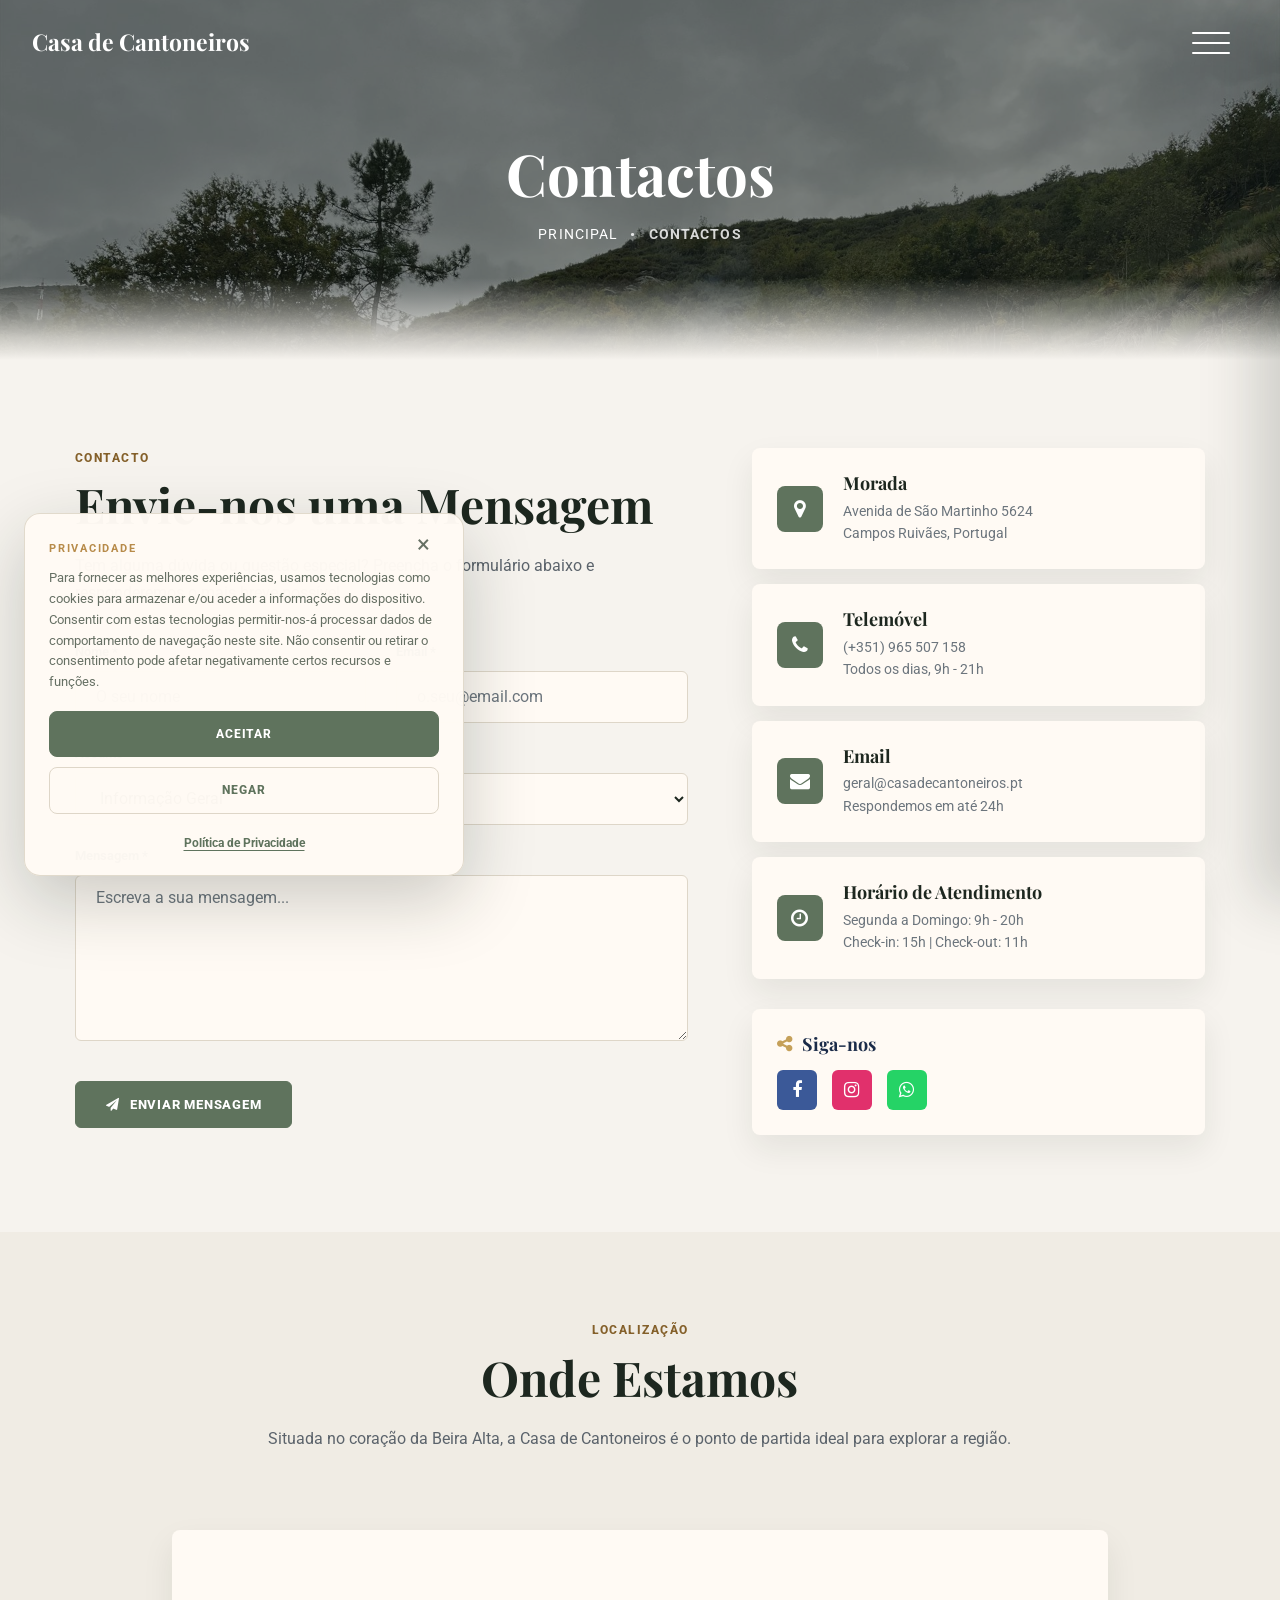
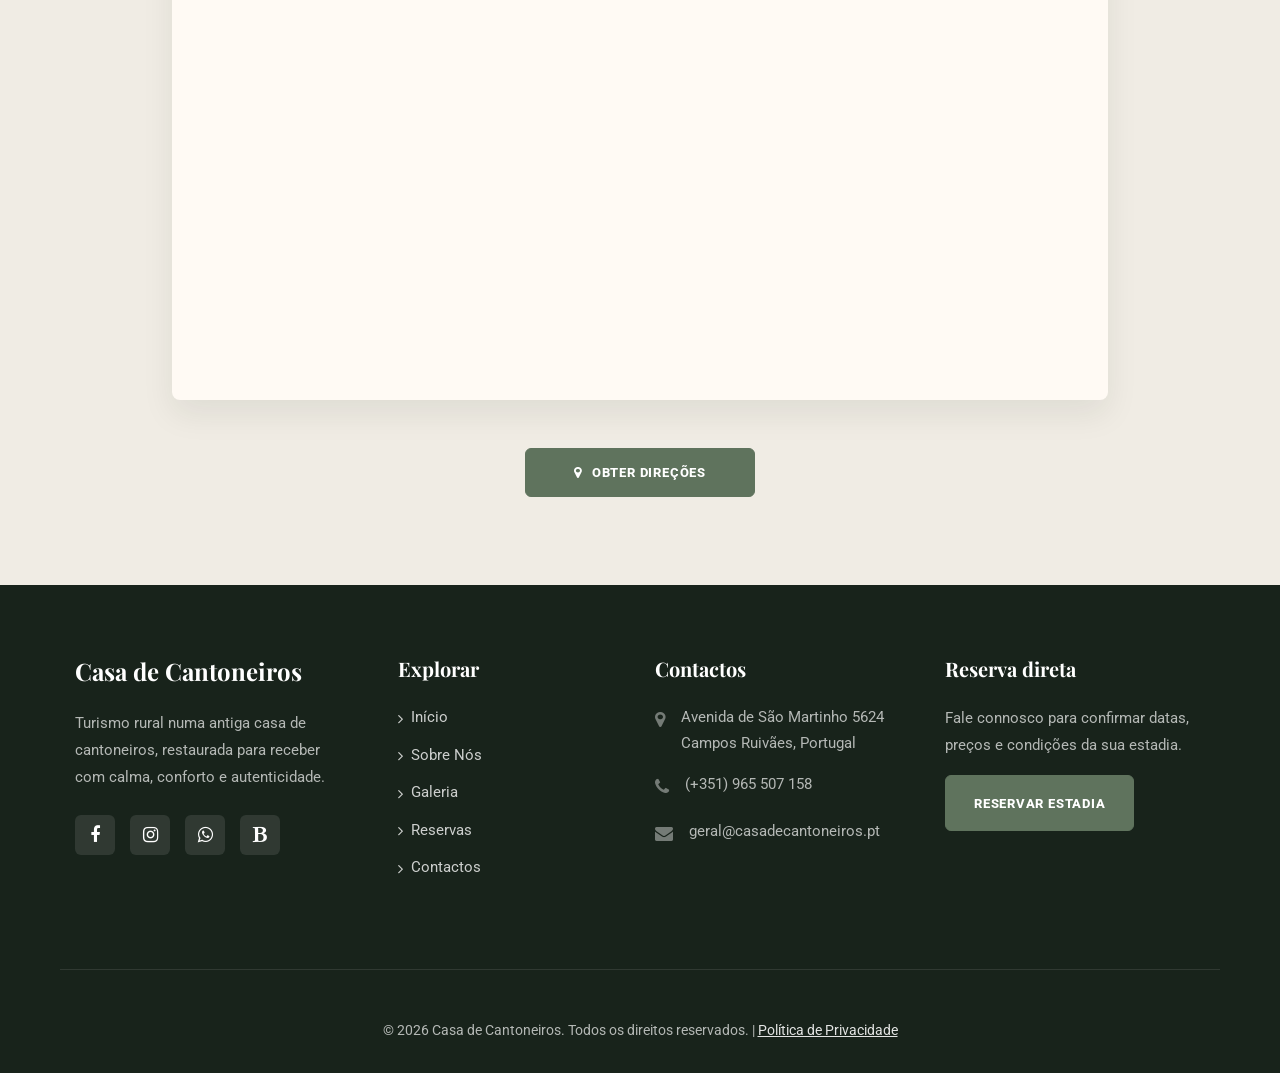
==== commit e757d3c8: "icon Booking" ====
--- a/contactos.html
+++ b/contactos.html
@@ -30,16 +30,16 @@
     href="https://fonts.googleapis.com/css2?family=Playfair+Display:wght@400;700&amp;family=Roboto:wght@400;700&amp;display=swap">
   <link rel="preload" as="image" href="images/assets-site/fachada-casa.jpg" fetchpriority="high">
 
-  <link rel="stylesheet" href="css/layout.css?v=20261105-5">
-  <link rel="stylesheet" href="css/animacoes.css?v=20261105-5">
-  <link rel="stylesheet" href="css/popup.css?v=20261105-5">
-
-  <link rel="stylesheet" href="fonts/fontawesome/css/font-awesome.min.css?v=20261105-5">
+  <link rel="stylesheet" href="css/layout.css?v=20261105-8">
+  <link rel="stylesheet" href="css/animacoes.css?v=20261105-8">
+  <link rel="stylesheet" href="css/popup.css?v=20261105-8">
+
+  <link rel="stylesheet" href="fonts/fontawesome/css/font-awesome.min.css?v=20261105-8">
 
   <!-- Theme Style -->
-  <link rel="stylesheet" href="css/style.css?v=20261105-5">
-  <link rel="stylesheet" href="css/_custom.css?v=20261105-5">
-  <link rel="stylesheet" href="css/professional.css?v=20261105-5">
+  <link rel="stylesheet" href="css/style.css?v=20261105-8">
+  <link rel="stylesheet" href="css/_custom.css?v=20261105-8">
+  <link rel="stylesheet" href="css/professional.css?v=20261105-8">
 </head>
 
 <body>
@@ -220,18 +220,18 @@
   <div id="rodape-container"></div>
   <!-- Footer loaded dynamically by App.loadComponents() -->
 
-  <script src="js/jquery-3.3.1.min.js?v=20261105-5"></script>
-  <script src="js/jquery-migrate-3.0.1.min.js?v=20261105-5"></script>
-  <script src="js/parallax.js?v=20261105-5"></script>
-  <script src="js/popup.js?v=20261105-5"></script>
-
-
-  <script src="js/animacoes.js?v=20261105-5"></script>
-
-
-
-    <script src="js/site-config.js?v=20261105-5"></script>
-  <script src="js/app.js?v=20261105-5"></script>
+  <script src="js/jquery-3.3.1.min.js?v=20261105-8"></script>
+  <script src="js/jquery-migrate-3.0.1.min.js?v=20261105-8"></script>
+  <script src="js/parallax.js?v=20261105-8"></script>
+  <script src="js/popup.js?v=20261105-8"></script>
+
+
+  <script src="js/animacoes.js?v=20261105-8"></script>
+
+
+
+    <script src="js/site-config.js?v=20261105-8"></script>
+  <script src="js/app.js?v=20261105-8"></script>
 
   <div id="cookie-banner" class="cookie-banner" role="dialog" aria-live="polite" aria-modal="false"
     aria-labelledby="cookie-banner-title" aria-hidden="true">
--- a/css/professional.css
+++ b/css/professional.css
@@ -230,7 +230,7 @@
   white-space: nowrap;
 }
 
-.tarifa-card.promocao .tarifa-preco span {
+.tarifa-card.promocao .tarifa-preco span:not([data-rate-value]):not([data-rate-discount]) {
   color: var(--color-muted);
   display: inline;
   font-family: var(--font-body);
@@ -269,7 +269,7 @@
   white-space: nowrap;
 }
 
-.tarifa-preco span {
+.tarifa-preco span:not([data-rate-value]):not([data-rate-discount]) {
   color: var(--color-muted);
   font-family: var(--font-body);
   font-size: 14px;
@@ -327,7 +327,7 @@
     text-align: right;
   }
 
-  .tarifa-card.promocao .tarifa-preco span {
+  .tarifa-card.promocao .tarifa-preco span:not([data-rate-value]):not([data-rate-discount]) {
     display: block;
     font-size: 11px;
     margin-left: 0;
@@ -348,7 +348,7 @@
     font-size: clamp(24px, 7vw, 34px);
   }
 
-  .tarifa-preco span {
+  .tarifa-preco span:not([data-rate-value]):not([data-rate-discount]) {
     display: block;
     font-size: 11px;
     margin-top: 6px;
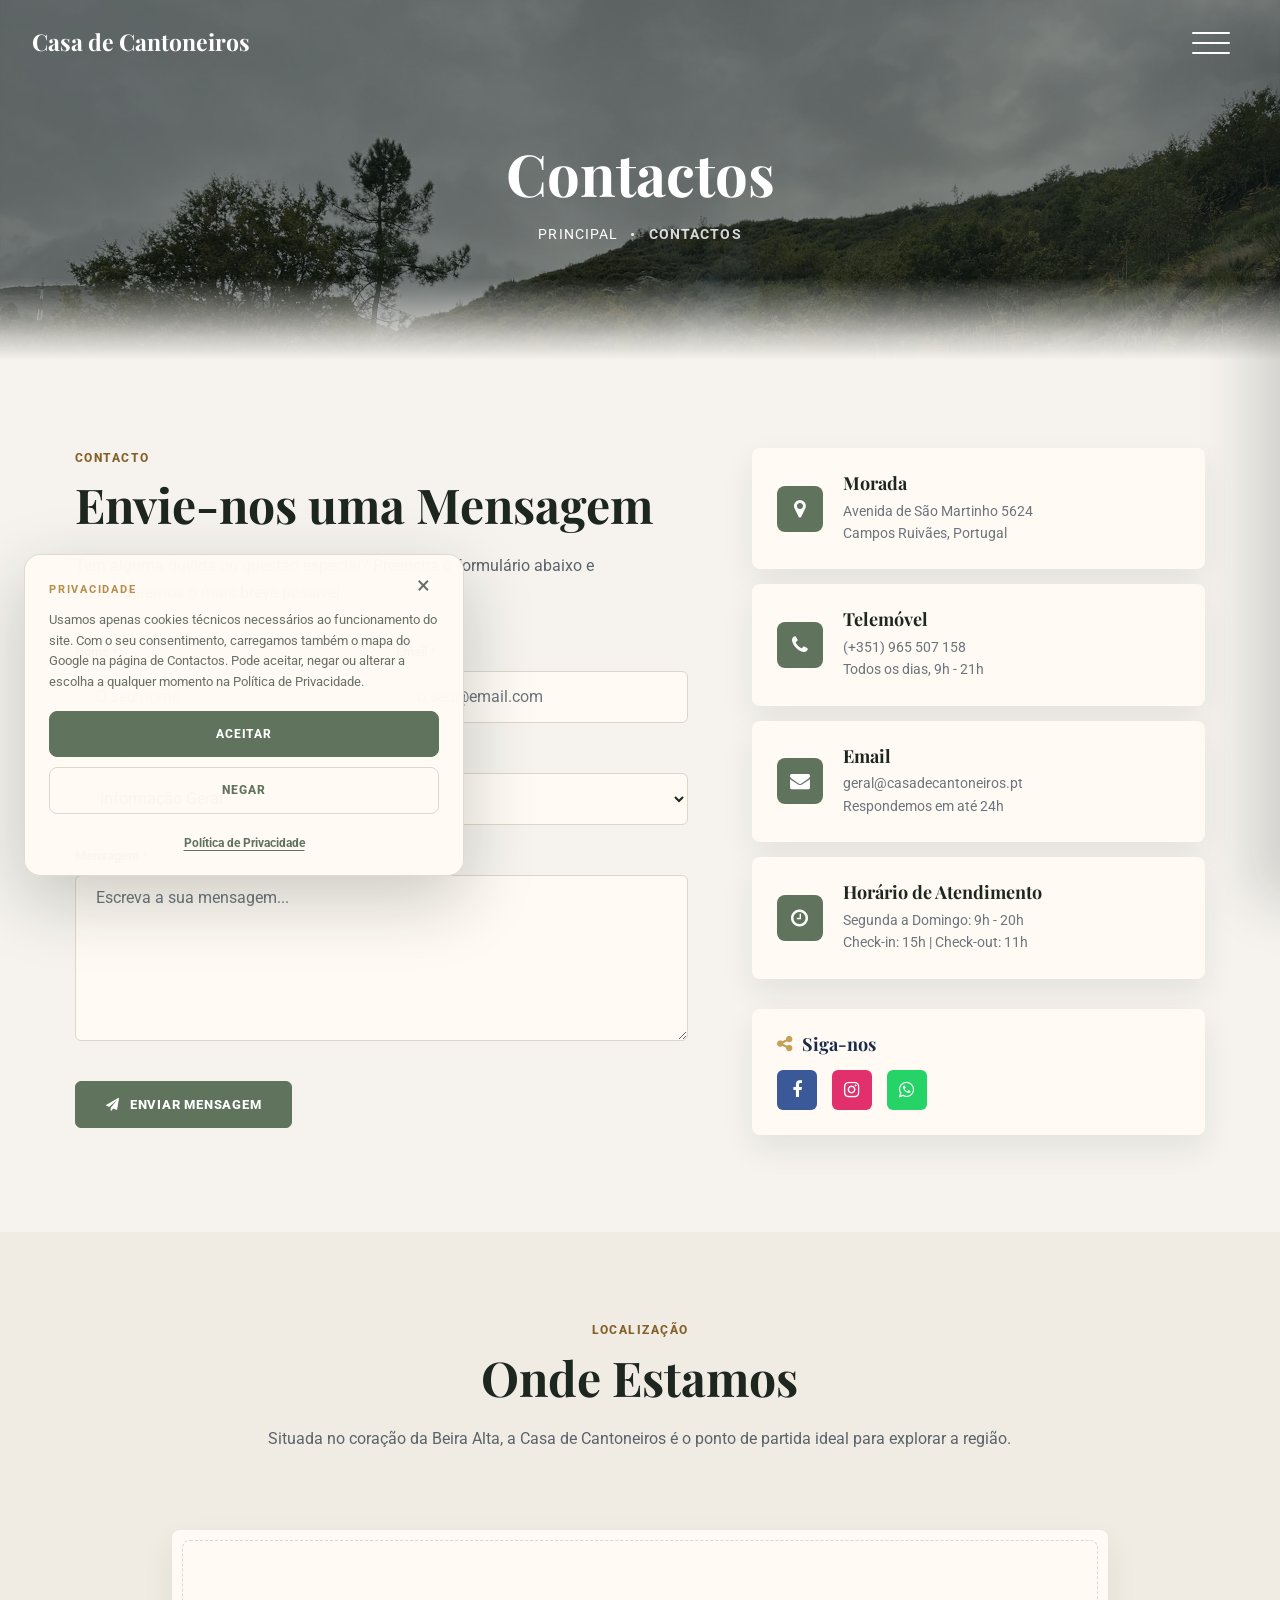
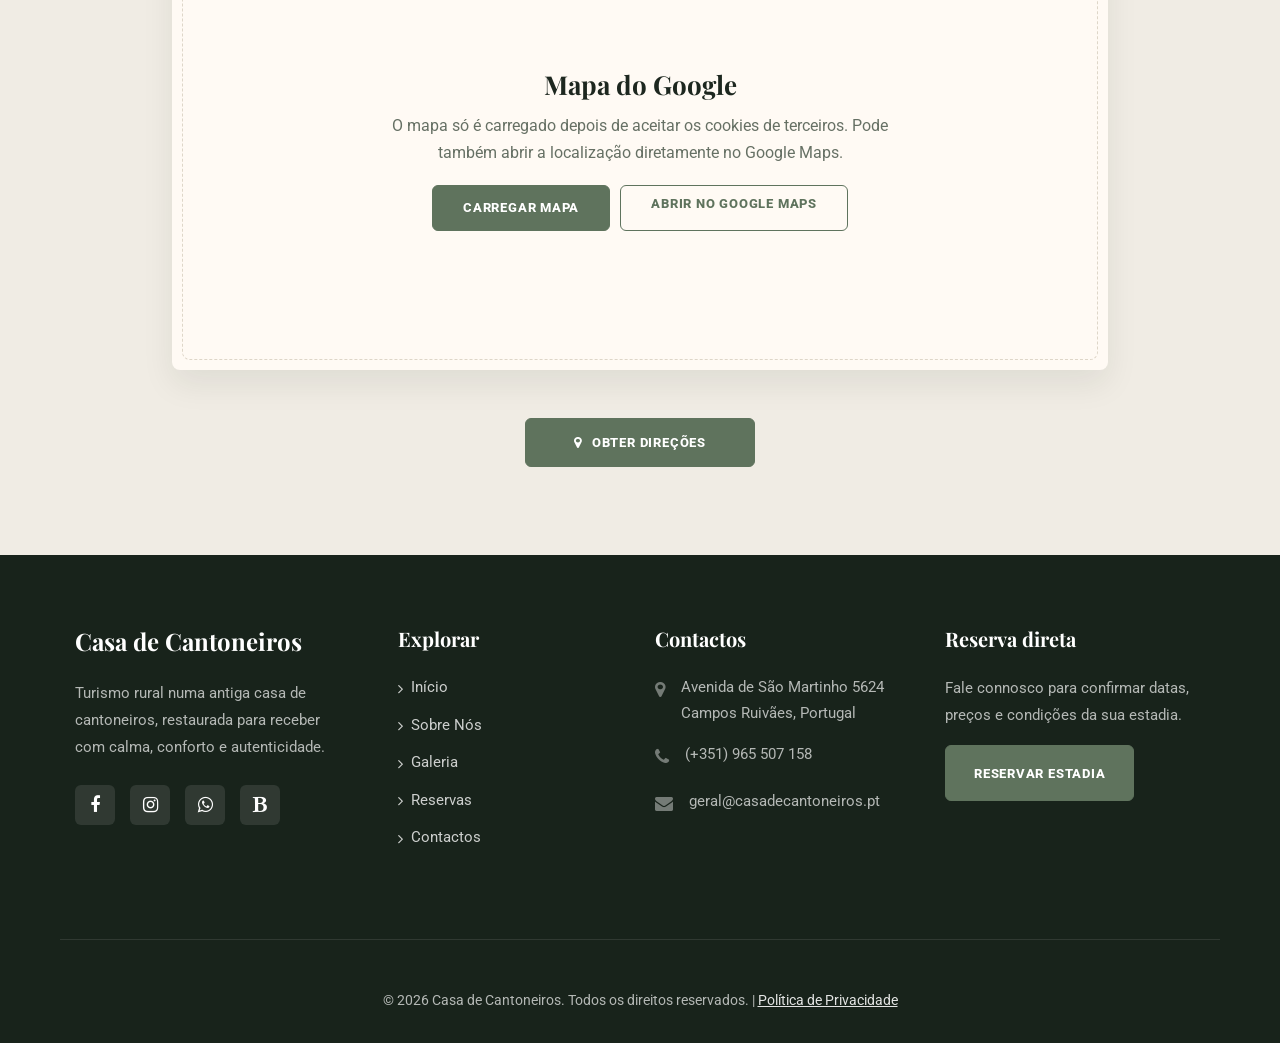
==== commit 882d185d: "Finalização do site" ====
--- a/contactos.html
+++ b/contactos.html
@@ -12,13 +12,10 @@
   <meta property="og:description" content="Fale connosco por telefone, email ou WhatsApp. Casa de Cantoneiros, Campos Ruivães, Vieira do Minho.">
   <meta property="og:type" content="website">
   <meta property="og:url" content="https://www.casadecantoneiros.pt/contactos.html">
-  <meta property="og:image" content="https://www.casadecantoneiros.pt/images/og-share.jpg">
+  <meta property="og:image" content="https://www.casadecantoneiros.pt/images/assets-site/og-share.jpg">
   <meta property="og:locale" content="pt_PT">
-  <link rel="icon" href="favicon.ico" sizes="any">
-  <link rel="icon" type="image/png" sizes="32x32" href="favicon-32x32.png">
-  <link rel="icon" type="image/png" sizes="16x16" href="favicon-16x16.png">
-  <link rel="icon" type="image/svg+xml" href="favicon.svg">
-  <link rel="apple-touch-icon" sizes="180x180" href="apple-touch-icon.png">
+  <link rel="icon" href="images/assets-site/icons/favicon.ico" sizes="any">
+  <link rel="apple-touch-icon" sizes="180x180" href="images/assets-site/icons/apple-touch-icon.png">
   <link rel="manifest" href="site.webmanifest">
   <meta name="theme-color" content="#18231b">
   <meta name="description" content="Fale connosco por telefone, email ou WhatsApp. Casa de Cantoneiros, Campos Ruivães, Vieira do Minho.">
@@ -30,16 +27,15 @@
     href="https://fonts.googleapis.com/css2?family=Playfair+Display:wght@400;700&amp;family=Roboto:wght@400;700&amp;display=swap">
   <link rel="preload" as="image" href="images/assets-site/fachada-casa.jpg" fetchpriority="high">
 
-  <link rel="stylesheet" href="css/layout.css?v=20261105-8">
-  <link rel="stylesheet" href="css/animacoes.css?v=20261105-8">
-  <link rel="stylesheet" href="css/popup.css?v=20261105-8">
-
-  <link rel="stylesheet" href="fonts/fontawesome/css/font-awesome.min.css?v=20261105-8">
+  <link rel="stylesheet" href="css/layout.css?v=20261108-3">
+  <link rel="stylesheet" href="css/animacoes.css?v=20261108-3">
+
+  <link rel="stylesheet" href="fonts/fontawesome/css/font-awesome.min.css?v=20261108-3">
 
   <!-- Theme Style -->
-  <link rel="stylesheet" href="css/style.css?v=20261105-8">
-  <link rel="stylesheet" href="css/_custom.css?v=20261105-8">
-  <link rel="stylesheet" href="css/professional.css?v=20261105-8">
+  <link rel="stylesheet" href="css/style.css?v=20261108-3">
+  <link rel="stylesheet" href="css/_custom.css?v=20261108-3">
+  <link rel="stylesheet" href="css/professional.css?v=20261108-3">
 </head>
 
 <body>
@@ -198,14 +194,24 @@
       <div class="row justify-content-center" data-aos="fade-up" data-aos-delay="100">
         <div class="col-md-10">
           <div class="map-container mb-5">
+            <div class="map-consent" data-consent-placeholder>
+              <h3 class="map-consent__title">Mapa do Google</h3>
+              <p>O mapa só é carregado depois de aceitar os cookies de terceiros. Pode também abrir a
+                localização diretamente no Google Maps.</p>
+              <div class="map-consent__actions">
+                <button type="button" class="btn btn-gold" data-cookie-accept>Carregar mapa</button>
+                <a class="btn btn-outline-gold" href="https://maps.app.goo.gl/39F7b3vEgZGwyQ6N9" target="_blank"
+                  rel="noopener">Abrir no Google Maps</a>
+              </div>
+            </div>
             <iframe
-              src="https://maps.google.com/maps?q=Casa%20de%20Cantoneiros%20Tábua&t=&z=15&ie=UTF8&iwloc=&output=embed"
+              data-consent-src="https://maps.google.com/maps?q=Casa%20de%20Cantoneiros%20T%C3%A1bua&amp;t=&amp;z=15&amp;ie=UTF8&amp;iwloc=&amp;output=embed"
               title="Mapa da localização da Casa de Cantoneiros em Vieira do Minho"
               width="100%" height="450" style="border:0;" allowfullscreen="" loading="lazy">
             </iframe>
           </div>
           <div class="text-center">
-            <a href="https://maps.app.goo.gl/39F7b3vEgZGwyQ6N9" target="_blank" class="btn btn-submit px-5 py-3">
+            <a href="https://maps.app.goo.gl/39F7b3vEgZGwyQ6N9" target="_blank" rel="noopener noreferrer" class="btn btn-submit px-5 py-3">
               <i class="fa fa-map-marker"></i> OBTER DIREÇÕES
             </a>
           </div>
@@ -220,25 +226,24 @@
   <div id="rodape-container"></div>
   <!-- Footer loaded dynamically by App.loadComponents() -->
 
-  <script src="js/jquery-3.3.1.min.js?v=20261105-8"></script>
-  <script src="js/jquery-migrate-3.0.1.min.js?v=20261105-8"></script>
-  <script src="js/parallax.js?v=20261105-8"></script>
-  <script src="js/popup.js?v=20261105-8"></script>
-
-
-  <script src="js/animacoes.js?v=20261105-8"></script>
-
-
-
-    <script src="js/site-config.js?v=20261105-8"></script>
-  <script src="js/app.js?v=20261105-8"></script>
+  <script src="js/jquery-3.3.1.min.js?v=20261108-3"></script>
+  <script src="js/jquery-migrate-3.0.1.min.js?v=20261108-3"></script>
+  <script src="js/parallax.js?v=20261108-3"></script>
+
+
+  <script src="js/animacoes.js?v=20261108-3"></script>
+
+
+
+    <script src="js/site-config.js?v=20261108-3"></script>
+  <script src="js/app.js?v=20261108-3"></script>
 
   <div id="cookie-banner" class="cookie-banner" role="dialog" aria-live="polite" aria-modal="false"
     aria-labelledby="cookie-banner-title" aria-hidden="true">
     <button type="button" class="cookie-banner__close" data-cookie-choice="dismissed" aria-label="Fechar aviso de cookies">×</button>
     <div class="cookie-banner__content">
       <span id="cookie-banner-title" class="cookie-banner__eyebrow">Privacidade</span>
-      <p class="cookie-banner__text">Para fornecer as melhores experiências, usamos tecnologias como cookies para armazenar e/ou aceder a informações do dispositivo. Consentir com estas tecnologias permitir-nos-á processar dados de comportamento de navegação neste site. Não consentir ou retirar o consentimento pode afetar negativamente certos recursos e funções.</p>
+      <p class="cookie-banner__text">Usamos apenas cookies técnicos necessários ao funcionamento do site. Com o seu consentimento, carregamos também o mapa do Google na página de Contactos. Pode aceitar, negar ou alterar a escolha a qualquer momento na Política de Privacidade.</p>
       <div class="cookie-banner__actions">
         <button type="button" class="cookie-banner__button cookie-banner__button--primary" data-cookie-choice="accepted">ACEITAR</button>
         <button type="button" class="cookie-banner__button cookie-banner__button--secondary" data-cookie-choice="denied">NEGAR</button>
--- a/css/layout.css
+++ b/css/layout.css
@@ -3,4 +3,4 @@
  * Copyright 2011-2018 The Bootstrap Authors
  * Copyright 2011-2018 Twitter, Inc.
  * Licensed under MIT (https://github.com/twbs/bootstrap/blob/master/LICENSE)
- */:root{--blue:#007bff;--indigo:#6610f2;--purple:#6f42c1;--pink:#e83e8c;--red:#dc3545;--orange:#fd7e14;--yellow:#ffba5a;--green:#28a745;--teal:#20c997;--cyan:#17a2b8;--white:#fff;--gray:#6c757d;--gray-dark:#343a40;--primary:#ffba5a;--secondary:#6c757d;--success:#28a745;--info:#17a2b8;--warning:#ffba5a;--danger:#dc3545;--light:#f8f9fa;--dark:#343a40;--breakpoint-xs:0;--breakpoint-sm:576px;--breakpoint-md:768px;--breakpoint-lg:992px;--breakpoint-xl:1200px;--font-family-sans-serif:-apple-system, BlinkMacSystemFont, "Segoe UI", Roboto, "Helvetica Neue", Arial, sans-serif, "Apple Color Emoji", "Segoe UI Emoji", "Segoe UI Symbol", "Noto Color Emoji";--font-family-monospace:SFMono-Regular, Menlo, Monaco, Consolas, "Liberation Mono", "Courier New", monospace}*,:after,:before{-webkit-box-sizing:border-box;box-sizing:border-box}html{font-family:sans-serif;line-height:1.15;-webkit-text-size-adjust:100%;-ms-text-size-adjust:100%;-ms-overflow-style:scrollbar;-webkit-tap-highlight-color:transparent}@-ms-viewport{width:device-width}article,aside,figcaption,figure,footer,header,hgroup,main,nav,section{display:block}body{margin:0;font-family:-apple-system, BlinkMacSystemFont, "Segoe UI", Roboto, "Helvetica Neue", Arial, sans-serif, "Apple Color Emoji", "Segoe UI Emoji", "Segoe UI Symbol", "Noto Color Emoji";font-size:1rem;font-weight:400;line-height:1.5;color:#212529;text-align:left;background-color:#fff}[tabindex="-1"]:focus{outline:0!important}hr{-webkit-box-sizing:content-box;box-sizing:content-box;height:0;overflow:visible}h1,h2,h3,h4,h5,h6{margin-top:0;margin-bottom:0.5rem}p{margin-top:0;margin-bottom:1rem}abbr[data-original-title],abbr[title]{text-decoration:underline;-webkit-text-decoration:underline dotted;text-decoration:underline dotted;cursor:help;border-bottom:0}address{margin-bottom:1rem;font-style:normal;line-height:inherit}dl,ol,ul{margin-top:0;margin-bottom:1rem}ol ol,ol ul,ul ol,ul ul{margin-bottom:0}dt{font-weight:700}dd{margin-bottom:.5rem;margin-left:0}blockquote{margin:0 0 1rem}dfn{font-style:italic}b,strong{font-weight:bolder}small{font-size:80%}sub,sup{position:relative;font-size:75%;line-height:0;vertical-align:baseline}sub{bottom:-.25em}sup{top:-.5em}a{color:#ffba5a;text-decoration:none;background-color:transparent;-webkit-text-decoration-skip:objects}a:hover{color:#ff9a0e;text-decoration:underline}a:not([href]):not([tabindex]){color:inherit;text-decoration:none}a:not([href]):not([tabindex]):focus,a:not([href]):not([tabindex]):hover{color:inherit;text-decoration:none}a:not([href]):not([tabindex]):focus{outline:0}code,kbd,pre,samp{font-family:SFMono-Regular, Menlo, Monaco, Consolas, "Liberation Mono", "Courier New", monospace;font-size:1em}pre{margin-top:0;margin-bottom:1rem;overflow:auto;-ms-overflow-style:scrollbar}figure{margin:0 0 1rem}img{vertical-align:middle;border-style:none}svg{overflow:hidden;vertical-align:middle}table{border-collapse:collapse}caption{padding-top:0.75rem;padding-bottom:0.75rem;color:#6c757d;text-align:left;caption-side:bottom}th{text-align:inherit}label{display:inline-block;margin-bottom:0.5rem}button{border-radius:0}button:focus{outline:1px dotted;outline:5px auto -webkit-focus-ring-color}button,input,optgroup,select,textarea{margin:0;font-family:inherit;font-size:inherit;line-height:inherit}button,input{overflow:visible}button,select{text-transform:none}[type=reset],[type=submit],button,html [type=button]{-webkit-appearance:button}[type=button]::-moz-focus-inner,[type=reset]::-moz-focus-inner,[type=submit]::-moz-focus-inner,button::-moz-focus-inner{padding:0;border-style:none}input[type=checkbox],input[type=radio]{-webkit-box-sizing:border-box;box-sizing:border-box;padding:0}input[type=date],input[type=datetime-local],input[type=month],input[type=time]{-webkit-appearance:listbox}textarea{overflow:auto;resize:vertical}fieldset{min-width:0;padding:0;margin:0;border:0}legend{display:block;width:100%;max-width:100%;padding:0;margin-bottom:.5rem;font-size:1.5rem;line-height:inherit;color:inherit;white-space:normal}progress{vertical-align:baseline}[type=number]::-webkit-inner-spin-button,[type=number]::-webkit-outer-spin-button{height:auto}[type=search]{outline-offset:-2px;-webkit-appearance:none}[type=search]::-webkit-search-cancel-button,[type=search]::-webkit-search-decoration{-webkit-appearance:none}::-webkit-file-upload-button{font:inherit;-webkit-appearance:button}output{display:inline-block}summary{display:list-item;cursor:pointer}template{display:none}[hidden]{display:none!important}.h1,.h2,.h3,.h4,.h5,.h6,h1,h2,h3,h4,h5,h6{margin-bottom:0.5rem;font-family:inherit;font-weight:500;line-height:1.2;color:inherit}.h1,h1{font-size:2.5rem}.h2,h2{font-size:2rem}.h3,h3{font-size:1.75rem}.h4,h4{font-size:1.5rem}.h5,h5{font-size:1.25rem}.h6,h6{font-size:1rem}.lead{font-size:1.25rem;font-weight:300}hr{margin-top:1rem;margin-bottom:1rem;border:0;border-top:1px solid rgba(0, 0, 0, 0.1)}.small,small{font-size:80%;font-weight:400}.list-unstyled{padding-left:0;list-style:none}.img-fluid{max-width:100%;height:auto}code{font-size:87.5%;color:#e83e8c;word-break:break-word}a>code{color:inherit}kbd{padding:0.2rem 0.4rem;font-size:87.5%;color:#fff;background-color:#212529;border-radius:0.2rem}kbd kbd{padding:0;font-size:100%;font-weight:700}pre{display:block;font-size:87.5%;color:#212529}pre code{font-size:inherit;color:inherit;word-break:normal}.container{width:100%;padding-right:15px;padding-left:15px;margin-right:auto;margin-left:auto}@media (min-width:576px){.container{max-width:540px}}@media (min-width:768px){.container{max-width:720px}}@media (min-width:992px){.container{max-width:960px}}@media (min-width:1200px){.container{max-width:1140px}}.container-fluid{width:100%;padding-right:15px;padding-left:15px;margin-right:auto;margin-left:auto}.row{display:-webkit-box;display:-ms-flexbox;display:flex;-ms-flex-wrap:wrap;flex-wrap:wrap;margin-right:-15px;margin-left:-15px}.no-gutters>.col,.no-gutters>[class*=col-]{padding-right:0;padding-left:0}.col,.col-1,.col-2,.col-3,.col-4,.col-5,.col-6,.col-7,.col-8,.col-9,.col-10,.col-11,.col-12,.col-auto,.col-lg,.col-lg-1,.col-lg-2,.col-lg-3,.col-lg-4,.col-lg-5,.col-lg-6,.col-lg-7,.col-lg-8,.col-lg-9,.col-lg-10,.col-lg-11,.col-lg-12,.col-lg-auto,.col-md,.col-md-1,.col-md-2,.col-md-3,.col-md-4,.col-md-5,.col-md-6,.col-md-7,.col-md-8,.col-md-9,.col-md-10,.col-md-11,.col-md-12,.col-md-auto,.col-sm,.col-sm-1,.col-sm-2,.col-sm-3,.col-sm-4,.col-sm-5,.col-sm-6,.col-sm-7,.col-sm-8,.col-sm-9,.col-sm-10,.col-sm-11,.col-sm-12,.col-sm-auto,.col-xl,.col-xl-1,.col-xl-2,.col-xl-3,.col-xl-4,.col-xl-5,.col-xl-6,.col-xl-7,.col-xl-8,.col-xl-9,.col-xl-10,.col-xl-11,.col-xl-12,.col-xl-auto{position:relative;width:100%;min-height:1px;padding-right:15px;padding-left:15px}.col{-ms-flex-preferred-size:0;flex-basis:0;-webkit-box-flex:1;-ms-flex-positive:1;flex-grow:1;max-width:100%}.col-6{-webkit-box-flex:0;-ms-flex:0 0 50%;flex:0 0 50%;max-width:50%}.col-12{-webkit-box-flex:0;-ms-flex:0 0 100%;flex:0 0 100%;max-width:100%}@media (min-width:768px){.col-md-3{-webkit-box-flex:0;-ms-flex:0 0 25%;flex:0 0 25%;max-width:25%}.col-md-4{-webkit-box-flex:0;-ms-flex:0 0 33.33333%;flex:0 0 33.33333%;max-width:33.33333%}.col-md-5{-webkit-box-flex:0;-ms-flex:0 0 41.66667%;flex:0 0 41.66667%;max-width:41.66667%}.col-md-6{-webkit-box-flex:0;-ms-flex:0 0 50%;flex:0 0 50%;max-width:50%}.col-md-7{-webkit-box-flex:0;-ms-flex:0 0 58.33333%;flex:0 0 58.33333%;max-width:58.33333%}.col-md-8{-webkit-box-flex:0;-ms-flex:0 0 66.66667%;flex:0 0 66.66667%;max-width:66.66667%}.col-md-9{-webkit-box-flex:0;-ms-flex:0 0 75%;flex:0 0 75%;max-width:75%}.col-md-10{-webkit-box-flex:0;-ms-flex:0 0 83.33333%;flex:0 0 83.33333%;max-width:83.33333%}.col-md-12{-webkit-box-flex:0;-ms-flex:0 0 100%;flex:0 0 100%;max-width:100%}}@media (min-width:992px){.col-lg-3{-webkit-box-flex:0;-ms-flex:0 0 25%;flex:0 0 25%;max-width:25%}.col-lg-4{-webkit-box-flex:0;-ms-flex:0 0 33.33333%;flex:0 0 33.33333%;max-width:33.33333%}.col-lg-5{-webkit-box-flex:0;-ms-flex:0 0 41.66667%;flex:0 0 41.66667%;max-width:41.66667%}.col-lg-6{-webkit-box-flex:0;-ms-flex:0 0 50%;flex:0 0 50%;max-width:50%}.col-lg-9{-webkit-box-flex:0;-ms-flex:0 0 75%;flex:0 0 75%;max-width:75%}}.table{width:100%;margin-bottom:1rem;background-color:transparent}.table td,.table th{padding:0.75rem;vertical-align:top;border-top:1px solid #dee2e6}.table thead th{vertical-align:bottom;border-bottom:2px solid #dee2e6}.table tbody+tbody{border-top:2px solid #dee2e6}.table .table{background-color:#fff}.table .thead-dark th{color:#fff;background-color:#212529;border-color:#32383e}.table .thead-light th{color:#495057;background-color:#e9ecef;border-color:#dee2e6}.form-control{display:block;width:100%;height:calc(2.25rem + 2px);padding:0.375rem 0.75rem;font-size:1rem;line-height:1.5;color:#495057;background-color:#fff;background-clip:padding-box;border:1px solid #ced4da;border-radius:0.25rem;-webkit-transition:border-color 0.15s ease-in-out, -webkit-box-shadow 0.15s ease-in-out;transition:border-color 0.15s ease-in-out, -webkit-box-shadow 0.15s ease-in-out;-o-transition:border-color 0.15s ease-in-out, box-shadow 0.15s ease-in-out;transition:border-color 0.15s ease-in-out, box-shadow 0.15s ease-in-out;transition:border-color 0.15s ease-in-out, box-shadow 0.15s ease-in-out, -webkit-box-shadow 0.15s ease-in-out}@media screen and (prefers-reduced-motion:reduce){.form-control{-webkit-transition:none;-o-transition:none;transition:none}}.form-control::-ms-expand{background-color:transparent;border:0}.form-control:focus{color:#495057;background-color:#fff;border-color:#ffefda;outline:0;-webkit-box-shadow:0 0 0 0.2rem rgba(255, 186, 90, 0.25);box-shadow:0 0 0 0.2rem rgba(255, 186, 90, 0.25)}.form-control::-webkit-input-placeholder{color:#6c757d;opacity:1}.form-control:-ms-input-placeholder{color:#6c757d;opacity:1}.form-control::-ms-input-placeholder{color:#6c757d;opacity:1}.form-control::placeholder{color:#6c757d;opacity:1}.form-control:disabled,.form-control[readonly]{background-color:#e9ecef;opacity:1}select.form-control:focus::-ms-value{color:#495057;background-color:#fff}select.form-control[multiple],select.form-control[size]{height:auto}textarea.form-control{height:auto}.form-group{margin-bottom:1rem}.form-row>.col,.form-row>[class*=col-]{padding-right:5px;padding-left:5px}.custom-select.is-valid,.form-control.is-valid,.was-validated .custom-select:valid,.was-validated .form-control:valid{border-color:#28a745}.custom-select.is-valid:focus,.form-control.is-valid:focus,.was-validated .custom-select:valid:focus,.was-validated .form-control:valid:focus{border-color:#28a745;-webkit-box-shadow:0 0 0 0.2rem rgba(40, 167, 69, 0.25);box-shadow:0 0 0 0.2rem rgba(40, 167, 69, 0.25)}.custom-select.is-valid~.valid-feedback,.custom-select.is-valid~.valid-tooltip,.form-control.is-valid~.valid-feedback,.form-control.is-valid~.valid-tooltip,.was-validated .custom-select:valid~.valid-feedback,.was-validated .custom-select:valid~.valid-tooltip,.was-validated .form-control:valid~.valid-feedback,.was-validated .form-control:valid~.valid-tooltip{display:block}.custom-select.is-invalid,.form-control.is-invalid,.was-validated .custom-select:invalid,.was-validated .form-control:invalid{border-color:#dc3545}.custom-select.is-invalid:focus,.form-control.is-invalid:focus,.was-validated .custom-select:invalid:focus,.was-validated .form-control:invalid:focus{border-color:#dc3545;-webkit-box-shadow:0 0 0 0.2rem rgba(220, 53, 69, 0.25);box-shadow:0 0 0 0.2rem rgba(220, 53, 69, 0.25)}.custom-select.is-invalid~.invalid-feedback,.custom-select.is-invalid~.invalid-tooltip,.form-control.is-invalid~.invalid-feedback,.form-control.is-invalid~.invalid-tooltip,.was-validated .custom-select:invalid~.invalid-feedback,.was-validated .custom-select:invalid~.invalid-tooltip,.was-validated .form-control:invalid~.invalid-feedback,.was-validated .form-control:invalid~.invalid-tooltip{display:block}@media (min-width:576px){.form-inline .form-group{display:-webkit-box;display:-ms-flexbox;display:flex;-webkit-box-flex:0;-ms-flex:0 0 auto;flex:0 0 auto;-webkit-box-orient:horizontal;-webkit-box-direction:normal;-ms-flex-flow:row wrap;flex-flow:row wrap;-webkit-box-align:center;-ms-flex-align:center;align-items:center;margin-bottom:0}.form-inline .form-control{display:inline-block;width:auto;vertical-align:middle}}.btn{display:inline-block;font-weight:400;text-align:center;white-space:nowrap;vertical-align:middle;-webkit-user-select:none;-moz-user-select:none;-ms-user-select:none;user-select:none;border:1px solid transparent;padding:0.375rem 0.75rem;font-size:1rem;line-height:1.5;border-radius:0.25rem;-webkit-transition:color 0.15s ease-in-out, background-color 0.15s ease-in-out, border-color 0.15s ease-in-out, -webkit-box-shadow 0.15s ease-in-out;transition:color 0.15s ease-in-out, background-color 0.15s ease-in-out, border-color 0.15s ease-in-out, -webkit-box-shadow 0.15s ease-in-out;-o-transition:color 0.15s ease-in-out, background-color 0.15s ease-in-out, border-color 0.15s ease-in-out, box-shadow 0.15s ease-in-out;transition:color 0.15s ease-in-out, background-color 0.15s ease-in-out, border-color 0.15s ease-in-out, box-shadow 0.15s ease-in-out;transition:color 0.15s ease-in-out, background-color 0.15s ease-in-out, border-color 0.15s ease-in-out, box-shadow 0.15s ease-in-out, -webkit-box-shadow 0.15s ease-in-out}@media screen and (prefers-reduced-motion:reduce){.btn{-webkit-transition:none;-o-transition:none;transition:none}}.btn:focus,.btn:hover{text-decoration:none}.btn.focus,.btn:focus{outline:0;-webkit-box-shadow:0 0 0 0.2rem rgba(255, 186, 90, 0.25);box-shadow:0 0 0 0.2rem rgba(255, 186, 90, 0.25)}.btn.disabled,.btn:disabled{opacity:0.65}.btn:not(:disabled):not(.disabled){cursor:pointer}a.btn.disabled,fieldset:disabled a.btn{pointer-events:none}.btn-primary{color:#212529;background-color:#ffba5a;border-color:#ffba5a}.btn-primary:hover{color:#212529;background-color:#ffaa34;border-color:#ffa527}.btn-primary.focus,.btn-primary:focus{-webkit-box-shadow:0 0 0 0.2rem rgba(255, 186, 90, 0.5);box-shadow:0 0 0 0.2rem rgba(255, 186, 90, 0.5)}.btn-primary.disabled,.btn-primary:disabled{color:#212529;background-color:#ffba5a;border-color:#ffba5a}.btn-primary:not(:disabled):not(.disabled).active,.btn-primary:not(:disabled):not(.disabled):active,.show>.btn-primary.dropdown-toggle{color:#212529;background-color:#ffa527;border-color:#ff9f1a}.btn-primary:not(:disabled):not(.disabled).active:focus,.btn-primary:not(:disabled):not(.disabled):active:focus,.show>.btn-primary.dropdown-toggle:focus{-webkit-box-shadow:0 0 0 0.2rem rgba(255, 186, 90, 0.5);box-shadow:0 0 0 0.2rem rgba(255, 186, 90, 0.5)}.btn-secondary.focus,.btn-secondary:focus{-webkit-box-shadow:0 0 0 0.2rem rgba(108, 117, 125, 0.5);box-shadow:0 0 0 0.2rem rgba(108, 117, 125, 0.5)}.btn-secondary.disabled,.btn-secondary:disabled{color:#fff;background-color:#6c757d;border-color:#6c757d}.btn-secondary:not(:disabled):not(.disabled).active,.btn-secondary:not(:disabled):not(.disabled):active,.show>.btn-secondary.dropdown-toggle{color:#fff;background-color:#545b62;border-color:#4e555b}.btn-secondary:not(:disabled):not(.disabled).active:focus,.btn-secondary:not(:disabled):not(.disabled):active:focus,.show>.btn-secondary.dropdown-toggle:focus{-webkit-box-shadow:0 0 0 0.2rem rgba(108, 117, 125, 0.5);box-shadow:0 0 0 0.2rem rgba(108, 117, 125, 0.5)}.btn-success.focus,.btn-success:focus{-webkit-box-shadow:0 0 0 0.2rem rgba(40, 167, 69, 0.5);box-shadow:0 0 0 0.2rem rgba(40, 167, 69, 0.5)}.btn-success.disabled,.btn-success:disabled{color:#fff;background-color:#28a745;border-color:#28a745}.btn-success:not(:disabled):not(.disabled).active,.btn-success:not(:disabled):not(.disabled):active,.show>.btn-success.dropdown-toggle{color:#fff;background-color:#1e7e34;border-color:#1c7430}.btn-success:not(:disabled):not(.disabled).active:focus,.btn-success:not(:disabled):not(.disabled):active:focus,.show>.btn-success.dropdown-toggle:focus{-webkit-box-shadow:0 0 0 0.2rem rgba(40, 167, 69, 0.5);box-shadow:0 0 0 0.2rem rgba(40, 167, 69, 0.5)}.btn-info.focus,.btn-info:focus{-webkit-box-shadow:0 0 0 0.2rem rgba(23, 162, 184, 0.5);box-shadow:0 0 0 0.2rem rgba(23, 162, 184, 0.5)}.btn-info.disabled,.btn-info:disabled{color:#fff;background-color:#17a2b8;border-color:#17a2b8}.btn-info:not(:disabled):not(.disabled).active,.btn-info:not(:disabled):not(.disabled):active,.show>.btn-info.dropdown-toggle{color:#fff;background-color:#117a8b;border-color:#10707f}.btn-info:not(:disabled):not(.disabled).active:focus,.btn-info:not(:disabled):not(.disabled):active:focus,.show>.btn-info.dropdown-toggle:focus{-webkit-box-shadow:0 0 0 0.2rem rgba(23, 162, 184, 0.5);box-shadow:0 0 0 0.2rem rgba(23, 162, 184, 0.5)}.btn-warning.focus,.btn-warning:focus{-webkit-box-shadow:0 0 0 0.2rem rgba(255, 186, 90, 0.5);box-shadow:0 0 0 0.2rem rgba(255, 186, 90, 0.5)}.btn-warning.disabled,.btn-warning:disabled{color:#212529;background-color:#ffba5a;border-color:#ffba5a}.btn-warning:not(:disabled):not(.disabled).active,.btn-warning:not(:disabled):not(.disabled):active,.show>.btn-warning.dropdown-toggle{color:#212529;background-color:#ffa527;border-color:#ff9f1a}.btn-warning:not(:disabled):not(.disabled).active:focus,.btn-warning:not(:disabled):not(.disabled):active:focus,.show>.btn-warning.dropdown-toggle:focus{-webkit-box-shadow:0 0 0 0.2rem rgba(255, 186, 90, 0.5);box-shadow:0 0 0 0.2rem rgba(255, 186, 90, 0.5)}.btn-danger.focus,.btn-danger:focus{-webkit-box-shadow:0 0 0 0.2rem rgba(220, 53, 69, 0.5);box-shadow:0 0 0 0.2rem rgba(220, 53, 69, 0.5)}.btn-danger.disabled,.btn-danger:disabled{color:#fff;background-color:#dc3545;border-color:#dc3545}.btn-danger:not(:disabled):not(.disabled).active,.btn-danger:not(:disabled):not(.disabled):active,.show>.btn-danger.dropdown-toggle{color:#fff;background-color:#bd2130;border-color:#b21f2d}.btn-danger:not(:disabled):not(.disabled).active:focus,.btn-danger:not(:disabled):not(.disabled):active:focus,.show>.btn-danger.dropdown-toggle:focus{-webkit-box-shadow:0 0 0 0.2rem rgba(220, 53, 69, 0.5);box-shadow:0 0 0 0.2rem rgba(220, 53, 69, 0.5)}.btn-light.focus,.btn-light:focus{-webkit-box-shadow:0 0 0 0.2rem rgba(248, 249, 250, 0.5);box-shadow:0 0 0 0.2rem rgba(248, 249, 250, 0.5)}.btn-light.disabled,.btn-light:disabled{color:#212529;background-color:#f8f9fa;border-color:#f8f9fa}.btn-light:not(:disabled):not(.disabled).active,.btn-light:not(:disabled):not(.disabled):active,.show>.btn-light.dropdown-toggle{color:#212529;background-color:#dae0e5;border-color:#d3d9df}.btn-light:not(:disabled):not(.disabled).active:focus,.btn-light:not(:disabled):not(.disabled):active:focus,.show>.btn-light.dropdown-toggle:focus{-webkit-box-shadow:0 0 0 0.2rem rgba(248, 249, 250, 0.5);box-shadow:0 0 0 0.2rem rgba(248, 249, 250, 0.5)}.btn-dark.focus,.btn-dark:focus{-webkit-box-shadow:0 0 0 0.2rem rgba(52, 58, 64, 0.5);box-shadow:0 0 0 0.2rem rgba(52, 58, 64, 0.5)}.btn-dark.disabled,.btn-dark:disabled{color:#fff;background-color:#343a40;border-color:#343a40}.btn-dark:not(:disabled):not(.disabled).active,.btn-dark:not(:disabled):not(.disabled):active,.show>.btn-dark.dropdown-toggle{color:#fff;background-color:#1d2124;border-color:#171a1d}.btn-dark:not(:disabled):not(.disabled).active:focus,.btn-dark:not(:disabled):not(.disabled):active:focus,.show>.btn-dark.dropdown-toggle:focus{-webkit-box-shadow:0 0 0 0.2rem rgba(52, 58, 64, 0.5);box-shadow:0 0 0 0.2rem rgba(52, 58, 64, 0.5)}.btn-outline-primary.focus,.btn-outline-primary:focus{-webkit-box-shadow:0 0 0 0.2rem rgba(255, 186, 90, 0.5);box-shadow:0 0 0 0.2rem rgba(255, 186, 90, 0.5)}.btn-outline-primary.disabled,.btn-outline-primary:disabled{color:#ffba5a;background-color:transparent}.btn-outline-primary:not(:disabled):not(.disabled).active,.btn-outline-primary:not(:disabled):not(.disabled):active,.show>.btn-outline-primary.dropdown-toggle{color:#212529;background-color:#ffba5a;border-color:#ffba5a}.btn-outline-primary:not(:disabled):not(.disabled).active:focus,.btn-outline-primary:not(:disabled):not(.disabled):active:focus,.show>.btn-outline-primary.dropdown-toggle:focus{-webkit-box-shadow:0 0 0 0.2rem rgba(255, 186, 90, 0.5);box-shadow:0 0 0 0.2rem rgba(255, 186, 90, 0.5)}.btn-outline-secondary.focus,.btn-outline-secondary:focus{-webkit-box-shadow:0 0 0 0.2rem rgba(108, 117, 125, 0.5);box-shadow:0 0 0 0.2rem rgba(108, 117, 125, 0.5)}.btn-outline-secondary.disabled,.btn-outline-secondary:disabled{color:#6c757d;background-color:transparent}.btn-outline-secondary:not(:disabled):not(.disabled).active,.btn-outline-secondary:not(:disabled):not(.disabled):active,.show>.btn-outline-secondary.dropdown-toggle{color:#fff;background-color:#6c757d;border-color:#6c757d}.btn-outline-secondary:not(:disabled):not(.disabled).active:focus,.btn-outline-secondary:not(:disabled):not(.disabled):active:focus,.show>.btn-outline-secondary.dropdown-toggle:focus{-webkit-box-shadow:0 0 0 0.2rem rgba(108, 117, 125, 0.5);box-shadow:0 0 0 0.2rem rgba(108, 117, 125, 0.5)}.btn-outline-success.focus,.btn-outline-success:focus{-webkit-box-shadow:0 0 0 0.2rem rgba(40, 167, 69, 0.5);box-shadow:0 0 0 0.2rem rgba(40, 167, 69, 0.5)}.btn-outline-success.disabled,.btn-outline-success:disabled{color:#28a745;background-color:transparent}.btn-outline-success:not(:disabled):not(.disabled).active,.btn-outline-success:not(:disabled):not(.disabled):active,.show>.btn-outline-success.dropdown-toggle{color:#fff;background-color:#28a745;border-color:#28a745}.btn-outline-success:not(:disabled):not(.disabled).active:focus,.btn-outline-success:not(:disabled):not(.disabled):active:focus,.show>.btn-outline-success.dropdown-toggle:focus{-webkit-box-shadow:0 0 0 0.2rem rgba(40, 167, 69, 0.5);box-shadow:0 0 0 0.2rem rgba(40, 167, 69, 0.5)}.btn-outline-info.focus,.btn-outline-info:focus{-webkit-box-shadow:0 0 0 0.2rem rgba(23, 162, 184, 0.5);box-shadow:0 0 0 0.2rem rgba(23, 162, 184, 0.5)}.btn-outline-info.disabled,.btn-outline-info:disabled{color:#17a2b8;background-color:transparent}.btn-outline-info:not(:disabled):not(.disabled).active,.btn-outline-info:not(:disabled):not(.disabled):active,.show>.btn-outline-info.dropdown-toggle{color:#fff;background-color:#17a2b8;border-color:#17a2b8}.btn-outline-info:not(:disabled):not(.disabled).active:focus,.btn-outline-info:not(:disabled):not(.disabled):active:focus,.show>.btn-outline-info.dropdown-toggle:focus{-webkit-box-shadow:0 0 0 0.2rem rgba(23, 162, 184, 0.5);box-shadow:0 0 0 0.2rem rgba(23, 162, 184, 0.5)}.btn-outline-warning.focus,.btn-outline-warning:focus{-webkit-box-shadow:0 0 0 0.2rem rgba(255, 186, 90, 0.5);box-shadow:0 0 0 0.2rem rgba(255, 186, 90, 0.5)}.btn-outline-warning.disabled,.btn-outline-warning:disabled{color:#ffba5a;background-color:transparent}.btn-outline-warning:not(:disabled):not(.disabled).active,.btn-outline-warning:not(:disabled):not(.disabled):active,.show>.btn-outline-warning.dropdown-toggle{color:#212529;background-color:#ffba5a;border-color:#ffba5a}.btn-outline-warning:not(:disabled):not(.disabled).active:focus,.btn-outline-warning:not(:disabled):not(.disabled):active:focus,.show>.btn-outline-warning.dropdown-toggle:focus{-webkit-box-shadow:0 0 0 0.2rem rgba(255, 186, 90, 0.5);box-shadow:0 0 0 0.2rem rgba(255, 186, 90, 0.5)}.btn-outline-danger.focus,.btn-outline-danger:focus{-webkit-box-shadow:0 0 0 0.2rem rgba(220, 53, 69, 0.5);box-shadow:0 0 0 0.2rem rgba(220, 53, 69, 0.5)}.btn-outline-danger.disabled,.btn-outline-danger:disabled{color:#dc3545;background-color:transparent}.btn-outline-danger:not(:disabled):not(.disabled).active,.btn-outline-danger:not(:disabled):not(.disabled):active,.show>.btn-outline-danger.dropdown-toggle{color:#fff;background-color:#dc3545;border-color:#dc3545}.btn-outline-danger:not(:disabled):not(.disabled).active:focus,.btn-outline-danger:not(:disabled):not(.disabled):active:focus,.show>.btn-outline-danger.dropdown-toggle:focus{-webkit-box-shadow:0 0 0 0.2rem rgba(220, 53, 69, 0.5);box-shadow:0 0 0 0.2rem rgba(220, 53, 69, 0.5)}.btn-outline-light.focus,.btn-outline-light:focus{-webkit-box-shadow:0 0 0 0.2rem rgba(248, 249, 250, 0.5);box-shadow:0 0 0 0.2rem rgba(248, 249, 250, 0.5)}.btn-outline-light.disabled,.btn-outline-light:disabled{color:#f8f9fa;background-color:transparent}.btn-outline-light:not(:disabled):not(.disabled).active,.btn-outline-light:not(:disabled):not(.disabled):active,.show>.btn-outline-light.dropdown-toggle{color:#212529;background-color:#f8f9fa;border-color:#f8f9fa}.btn-outline-light:not(:disabled):not(.disabled).active:focus,.btn-outline-light:not(:disabled):not(.disabled):active:focus,.show>.btn-outline-light.dropdown-toggle:focus{-webkit-box-shadow:0 0 0 0.2rem rgba(248, 249, 250, 0.5);box-shadow:0 0 0 0.2rem rgba(248, 249, 250, 0.5)}.btn-outline-dark.focus,.btn-outline-dark:focus{-webkit-box-shadow:0 0 0 0.2rem rgba(52, 58, 64, 0.5);box-shadow:0 0 0 0.2rem rgba(52, 58, 64, 0.5)}.btn-outline-dark.disabled,.btn-outline-dark:disabled{color:#343a40;background-color:transparent}.btn-outline-dark:not(:disabled):not(.disabled).active,.btn-outline-dark:not(:disabled):not(.disabled):active,.show>.btn-outline-dark.dropdown-toggle{color:#fff;background-color:#343a40;border-color:#343a40}.btn-outline-dark:not(:disabled):not(.disabled).active:focus,.btn-outline-dark:not(:disabled):not(.disabled):active:focus,.show>.btn-outline-dark.dropdown-toggle:focus{-webkit-box-shadow:0 0 0 0.2rem rgba(52, 58, 64, 0.5);box-shadow:0 0 0 0.2rem rgba(52, 58, 64, 0.5)}.btn-link.focus,.btn-link:focus{text-decoration:underline;border-color:transparent;-webkit-box-shadow:none;box-shadow:none}.btn-link.disabled,.btn-link:disabled{color:#6c757d;pointer-events:none}.btn-group-lg>.btn,.btn-lg{padding:0.5rem 1rem;font-size:1.25rem;line-height:1.5;border-radius:0.3rem}.btn-group-sm>.btn,.btn-sm{padding:0.25rem 0.5rem;font-size:0.875rem;line-height:1.5;border-radius:0.2rem}.fade{-webkit-transition:opacity 0.15s linear;-o-transition:opacity 0.15s linear;transition:opacity 0.15s linear}@media screen and (prefers-reduced-motion:reduce){.fade{-webkit-transition:none;-o-transition:none;transition:none}}.fade:not(.show){opacity:0}.dropdown,.dropleft,.dropright,.dropup{position:relative}.dropdown-menu{position:absolute;top:100%;left:0;z-index:1000;display:none;float:left;min-width:10rem;padding:0.5rem 0;margin:0.125rem 0 0;font-size:1rem;color:#212529;text-align:left;list-style:none;background-color:#fff;background-clip:padding-box;border:1px solid rgba(0, 0, 0, 0.15);border-radius:0.25rem}.dropup .dropdown-menu{top:auto;bottom:100%;margin-top:0;margin-bottom:0.125rem}.dropright .dropdown-menu{top:0;right:auto;left:100%;margin-top:0;margin-left:0.125rem}.dropleft .dropdown-menu{top:0;right:100%;left:auto;margin-top:0;margin-right:0.125rem}.dropdown-menu[x-placement^=bottom],.dropdown-menu[x-placement^=left],.dropdown-menu[x-placement^=right],.dropdown-menu[x-placement^=top]{right:auto;bottom:auto}.dropdown-item.active,.dropdown-item:active{color:#fff;text-decoration:none;background-color:#ffba5a}.dropdown-item.disabled,.dropdown-item:disabled{color:#6c757d;background-color:transparent}.dropdown-menu.show{display:block}.btn-group-vertical>.btn,.btn-group>.btn{position:relative;-webkit-box-flex:0;-ms-flex:0 1 auto;flex:0 1 auto}.btn-group-vertical>.btn:hover,.btn-group>.btn:hover{z-index:1}.btn-group-vertical>.btn.active,.btn-group-vertical>.btn:active,.btn-group-vertical>.btn:focus,.btn-group>.btn.active,.btn-group>.btn:active,.btn-group>.btn:focus{z-index:1}.btn-group-vertical .btn+.btn,.btn-group-vertical .btn+.btn-group,.btn-group-vertical .btn-group+.btn,.btn-group-vertical .btn-group+.btn-group,.btn-group .btn+.btn,.btn-group .btn+.btn-group,.btn-group .btn-group+.btn,.btn-group .btn-group+.btn-group{margin-left:-1px}.btn-group>.btn:first-child{margin-left:0}.btn-group>.btn-group:not(:last-child)>.btn,.btn-group>.btn:not(:last-child):not(.dropdown-toggle){border-top-right-radius:0;border-bottom-right-radius:0}.btn-group>.btn-group:not(:first-child)>.btn,.btn-group>.btn:not(:first-child){border-top-left-radius:0;border-bottom-left-radius:0}.btn-group-sm>.btn+.dropdown-toggle-split,.btn-sm+.dropdown-toggle-split{padding-right:0.375rem;padding-left:0.375rem}.btn-group-lg>.btn+.dropdown-toggle-split,.btn-lg+.dropdown-toggle-split{padding-right:0.75rem;padding-left:0.75rem}.btn-group-vertical .btn,.btn-group-vertical .btn-group{width:100%}.btn-group-vertical>.btn+.btn,.btn-group-vertical>.btn+.btn-group,.btn-group-vertical>.btn-group+.btn,.btn-group-vertical>.btn-group+.btn-group{margin-top:-1px;margin-left:0}.btn-group-vertical>.btn-group:not(:last-child)>.btn,.btn-group-vertical>.btn:not(:last-child):not(.dropdown-toggle){border-bottom-right-radius:0;border-bottom-left-radius:0}.btn-group-vertical>.btn-group:not(:first-child)>.btn,.btn-group-vertical>.btn:not(:first-child){border-top-left-radius:0;border-top-right-radius:0}.btn-group-toggle>.btn,.btn-group-toggle>.btn-group>.btn{margin-bottom:0}.btn-group-toggle>.btn-group>.btn input[type=checkbox],.btn-group-toggle>.btn-group>.btn input[type=radio],.btn-group-toggle>.btn input[type=checkbox],.btn-group-toggle>.btn input[type=radio]{position:absolute;clip:rect(0, 0, 0, 0);pointer-events:none}.input-group>.custom-file,.input-group>.custom-select,.input-group>.form-control{position:relative;-webkit-box-flex:1;-ms-flex:1 1 auto;flex:1 1 auto;width:1%;margin-bottom:0}.input-group>.custom-file+.custom-file,.input-group>.custom-file+.custom-select,.input-group>.custom-file+.form-control,.input-group>.custom-select+.custom-file,.input-group>.custom-select+.custom-select,.input-group>.custom-select+.form-control,.input-group>.form-control+.custom-file,.input-group>.form-control+.custom-select,.input-group>.form-control+.form-control{margin-left:-1px}.input-group>.custom-file .custom-file-input:focus~.custom-file-label,.input-group>.custom-select:focus,.input-group>.form-control:focus{z-index:3}.input-group>.custom-select:not(:last-child),.input-group>.form-control:not(:last-child){border-top-right-radius:0;border-bottom-right-radius:0}.input-group>.custom-select:not(:first-child),.input-group>.form-control:not(:first-child){border-top-left-radius:0;border-bottom-left-radius:0}.input-group-append .btn,.input-group-prepend .btn{position:relative;z-index:2}.input-group-append .btn+.btn,.input-group-append .btn+.input-group-text,.input-group-append .input-group-text+.btn,.input-group-append .input-group-text+.input-group-text,.input-group-prepend .btn+.btn,.input-group-prepend .btn+.input-group-text,.input-group-prepend .input-group-text+.btn,.input-group-prepend .input-group-text+.input-group-text{margin-left:-1px}.input-group-lg>.form-control,.input-group-lg>.input-group-append>.btn,.input-group-lg>.input-group-append>.input-group-text,.input-group-lg>.input-group-prepend>.btn,.input-group-lg>.input-group-prepend>.input-group-text{height:calc(2.875rem + 2px);padding:0.5rem 1rem;font-size:1.25rem;line-height:1.5;border-radius:0.3rem}.input-group-sm>.form-control,.input-group-sm>.input-group-append>.btn,.input-group-sm>.input-group-append>.input-group-text,.input-group-sm>.input-group-prepend>.btn,.input-group-sm>.input-group-prepend>.input-group-text{height:calc(1.8125rem + 2px);padding:0.25rem 0.5rem;font-size:0.875rem;line-height:1.5;border-radius:0.2rem}.input-group>.input-group-append:last-child>.btn:not(:last-child):not(.dropdown-toggle),.input-group>.input-group-append:last-child>.input-group-text:not(:last-child),.input-group>.input-group-append:not(:last-child)>.btn,.input-group>.input-group-append:not(:last-child)>.input-group-text,.input-group>.input-group-prepend>.btn,.input-group>.input-group-prepend>.input-group-text{border-top-right-radius:0;border-bottom-right-radius:0}.input-group>.input-group-append>.btn,.input-group>.input-group-append>.input-group-text,.input-group>.input-group-prepend:first-child>.btn:not(:first-child),.input-group>.input-group-prepend:first-child>.input-group-text:not(:first-child),.input-group>.input-group-prepend:not(:first-child)>.btn,.input-group>.input-group-prepend:not(:first-child)>.input-group-text{border-top-left-radius:0;border-bottom-left-radius:0}.nav{display:-webkit-box;display:-ms-flexbox;display:flex;-ms-flex-wrap:wrap;flex-wrap:wrap;padding-left:0;margin-bottom:0;list-style:none}.nav-link.disabled{color:#6c757d}.nav-tabs .nav-link.disabled{color:#6c757d;background-color:transparent;border-color:transparent}.nav-tabs .nav-item.show .nav-link,.nav-tabs .nav-link.active{color:#495057;background-color:#fff;border-color:#dee2e6 #dee2e6 #fff}.nav-tabs .dropdown-menu{margin-top:-1px;border-top-left-radius:0;border-top-right-radius:0}.nav-pills .nav-link.active,.nav-pills .show>.nav-link{color:#fff;background-color:#ffba5a}.tab-content>.active{display:block}.navbar>.container,.navbar>.container-fluid{display:-webkit-box;display:-ms-flexbox;display:flex;-ms-flex-wrap:wrap;flex-wrap:wrap;-webkit-box-align:center;-ms-flex-align:center;align-items:center;-webkit-box-pack:justify;-ms-flex-pack:justify;justify-content:space-between}.navbar-nav .dropdown-menu{position:static;float:none}@media (max-width:575.98px){.navbar-expand-sm>.container,.navbar-expand-sm>.container-fluid{padding-right:0;padding-left:0}}@media (min-width:576px){.navbar-expand-sm .navbar-nav .dropdown-menu{position:absolute}.navbar-expand-sm>.container,.navbar-expand-sm>.container-fluid{-ms-flex-wrap:nowrap;flex-wrap:nowrap}}@media (max-width:767.98px){.navbar-expand-md>.container,.navbar-expand-md>.container-fluid{padding-right:0;padding-left:0}}@media (min-width:768px){.navbar-expand-md .navbar-nav .dropdown-menu{position:absolute}.navbar-expand-md>.container,.navbar-expand-md>.container-fluid{-ms-flex-wrap:nowrap;flex-wrap:nowrap}}@media (max-width:991.98px){.navbar-expand-lg>.container,.navbar-expand-lg>.container-fluid{padding-right:0;padding-left:0}}@media (min-width:992px){.navbar-expand-lg .navbar-nav .dropdown-menu{position:absolute}.navbar-expand-lg>.container,.navbar-expand-lg>.container-fluid{-ms-flex-wrap:nowrap;flex-wrap:nowrap}}@media (max-width:1199.98px){.navbar-expand-xl>.container,.navbar-expand-xl>.container-fluid{padding-right:0;padding-left:0}}@media (min-width:1200px){.navbar-expand-xl .navbar-nav .dropdown-menu{position:absolute}.navbar-expand-xl>.container,.navbar-expand-xl>.container-fluid{-ms-flex-wrap:nowrap;flex-wrap:nowrap}}.navbar-expand>.container,.navbar-expand>.container-fluid{padding-right:0;padding-left:0}.navbar-expand .navbar-nav .dropdown-menu{position:absolute}.navbar-expand>.container,.navbar-expand>.container-fluid{-ms-flex-wrap:nowrap;flex-wrap:nowrap}.navbar-light .navbar-nav .nav-link.disabled{color:rgba(0, 0, 0, 0.3)}.navbar-light .navbar-nav .active>.nav-link,.navbar-light .navbar-nav .nav-link.active,.navbar-light .navbar-nav .nav-link.show,.navbar-light .navbar-nav .show>.nav-link{color:rgba(0, 0, 0, 0.9)}.navbar-dark .navbar-nav .nav-link.disabled{color:rgba(255, 255, 255, 0.25)}.navbar-dark .navbar-nav .active>.nav-link,.navbar-dark .navbar-nav .nav-link.active,.navbar-dark .navbar-nav .nav-link.show,.navbar-dark .navbar-nav .show>.nav-link{color:#fff}.breadcrumb-item.active{color:#6c757d}.page-item.active .page-link{z-index:1;color:#fff;background-color:#ffba5a;border-color:#ffba5a}.page-item.disabled .page-link{color:#6c757d;pointer-events:none;cursor:auto;background-color:#fff;border-color:#dee2e6}.btn .badge{position:relative;top:-1px}.alert-dismissible .close{position:absolute;top:0;right:0;padding:0.75rem 1.25rem;color:inherit}@-webkit-keyframes progress-bar-stripes{0%{background-position:1rem 0}to{background-position:0 0}}@keyframes progress-bar-stripes{0%{background-position:1rem 0}to{background-position:0 0}}.progress{display:-webkit-box;display:-ms-flexbox;display:flex;height:1rem;overflow:hidden;font-size:0.75rem;background-color:#e9ecef;border-radius:0.25rem}.media{display:-webkit-box;display:-ms-flexbox;display:flex;-webkit-box-align:start;-ms-flex-align:start;align-items:flex-start}.list-group-item.disabled,.list-group-item:disabled{color:#6c757d;background-color:#fff}.list-group-item.active{z-index:2;color:#fff;background-color:#ffba5a;border-color:#ffba5a}.list-group-item-primary.list-group-item-action.active{color:#fff;background-color:#85612f;border-color:#85612f}.list-group-item-secondary.list-group-item-action.active{color:#fff;background-color:#383d41;border-color:#383d41}.list-group-item-success.list-group-item-action.active{color:#fff;background-color:#155724;border-color:#155724}.list-group-item-info.list-group-item-action.active{color:#fff;background-color:#0c5460;border-color:#0c5460}.list-group-item-warning.list-group-item-action.active{color:#fff;background-color:#85612f;border-color:#85612f}.list-group-item-danger.list-group-item-action.active{color:#fff;background-color:#721c24;border-color:#721c24}.list-group-item-light.list-group-item-action.active{color:#fff;background-color:#818182;border-color:#818182}.list-group-item-dark.list-group-item-action.active{color:#fff;background-color:#1b1e21;border-color:#1b1e21}.close{float:right;font-size:1.5rem;font-weight:700;line-height:1;color:#000;text-shadow:0 1px 0 #fff;opacity:.5}.close:not(:disabled):not(.disabled){cursor:pointer}.close:not(:disabled):not(.disabled):focus,.close:not(:disabled):not(.disabled):hover{color:#000;text-decoration:none;opacity:.75}button.close{padding:0;background-color:transparent;border:0;-webkit-appearance:none}.modal-open .modal{overflow-x:hidden;overflow-y:auto}.modal{position:fixed;top:0;right:0;bottom:0;left:0;z-index:1050;display:none;overflow:hidden;outline:0}.modal.fade .modal-dialog{-webkit-transition:-webkit-transform 0.3s ease-out;transition:-webkit-transform 0.3s ease-out;-o-transition:transform 0.3s ease-out;transition:transform 0.3s ease-out;transition:transform 0.3s ease-out, -webkit-transform 0.3s ease-out;-webkit-transform:translate(0, -25%);-ms-transform:translate(0, -25%);transform:translate(0, -25%)}@media screen and (prefers-reduced-motion:reduce){.modal.fade .modal-dialog{-webkit-transition:none;-o-transition:none;transition:none}}.modal.show .modal-dialog{-webkit-transform:translate(0, 0);-ms-transform:translate(0, 0);transform:translate(0, 0)}.modal-backdrop.fade{opacity:0}.modal-backdrop.show{opacity:0.5}.modal-header .close{padding:1rem;margin:-1rem -1rem -1rem auto}.tooltip{position:absolute;z-index:1070;display:block;margin:0;font-family:-apple-system, BlinkMacSystemFont, "Segoe UI", Roboto, "Helvetica Neue", Arial, sans-serif, "Apple Color Emoji", "Segoe UI Emoji", "Segoe UI Symbol", "Noto Color Emoji";font-style:normal;font-weight:400;line-height:1.5;text-align:left;text-align:start;text-decoration:none;text-shadow:none;text-transform:none;letter-spacing:normal;word-break:normal;word-spacing:normal;white-space:normal;line-break:auto;font-size:0.875rem;word-wrap:break-word;opacity:0}.tooltip.show{opacity:0.9}.tooltip .arrow{position:absolute;display:block;width:0.8rem;height:0.4rem}.tooltip .arrow:before{position:absolute;content:"";border-color:transparent;border-style:solid}.bs-tooltip-auto[x-placement^=top] .arrow,.bs-tooltip-top .arrow{bottom:0}.bs-tooltip-auto[x-placement^=top] .arrow:before,.bs-tooltip-top .arrow:before{top:0;border-width:0.4rem 0.4rem 0;border-top-color:#000}.bs-tooltip-auto[x-placement^=right] .arrow,.bs-tooltip-right .arrow{left:0;width:0.4rem;height:0.8rem}.bs-tooltip-auto[x-placement^=right] .arrow:before,.bs-tooltip-right .arrow:before{right:0;border-width:0.4rem 0.4rem 0.4rem 0;border-right-color:#000}.bs-tooltip-auto[x-placement^=bottom] .arrow,.bs-tooltip-bottom .arrow{top:0}.bs-tooltip-auto[x-placement^=bottom] .arrow:before,.bs-tooltip-bottom .arrow:before{bottom:0;border-width:0 0.4rem 0.4rem;border-bottom-color:#000}.bs-tooltip-auto[x-placement^=left] .arrow,.bs-tooltip-left .arrow{right:0;width:0.4rem;height:0.8rem}.bs-tooltip-auto[x-placement^=left] .arrow:before,.bs-tooltip-left .arrow:before{left:0;border-width:0.4rem 0 0.4rem 0.4rem;border-left-color:#000}.popover .arrow{position:absolute;display:block;width:1rem;height:0.5rem;margin:0 0.3rem}.popover .arrow:after,.popover .arrow:before{position:absolute;display:block;content:"";border-color:transparent;border-style:solid}.bs-popover-auto[x-placement^=top] .arrow,.bs-popover-top .arrow{bottom:calc((0.5rem + 1px) * -1)}.bs-popover-auto[x-placement^=top] .arrow:after,.bs-popover-auto[x-placement^=top] .arrow:before,.bs-popover-top .arrow:after,.bs-popover-top .arrow:before{border-width:0.5rem 0.5rem 0}.bs-popover-auto[x-placement^=top] .arrow:before,.bs-popover-top .arrow:before{bottom:0;border-top-color:rgba(0, 0, 0, 0.25)}.bs-popover-auto[x-placement^=top] .arrow:after,.bs-popover-top .arrow:after{bottom:1px;border-top-color:#fff}.bs-popover-auto[x-placement^=right] .arrow,.bs-popover-right .arrow{left:calc((0.5rem + 1px) * -1);width:0.5rem;height:1rem;margin:0.3rem 0}.bs-popover-auto[x-placement^=right] .arrow:after,.bs-popover-auto[x-placement^=right] .arrow:before,.bs-popover-right .arrow:after,.bs-popover-right .arrow:before{border-width:0.5rem 0.5rem 0.5rem 0}.bs-popover-auto[x-placement^=right] .arrow:before,.bs-popover-right .arrow:before{left:0;border-right-color:rgba(0, 0, 0, 0.25)}.bs-popover-auto[x-placement^=right] .arrow:after,.bs-popover-right .arrow:after{left:1px;border-right-color:#fff}.bs-popover-auto[x-placement^=bottom] .arrow,.bs-popover-bottom .arrow{top:calc((0.5rem + 1px) * -1)}.bs-popover-auto[x-placement^=bottom] .arrow:after,.bs-popover-auto[x-placement^=bottom] .arrow:before,.bs-popover-bottom .arrow:after,.bs-popover-bottom .arrow:before{border-width:0 0.5rem 0.5rem 0.5rem}.bs-popover-auto[x-placement^=bottom] .arrow:before,.bs-popover-bottom .arrow:before{top:0;border-bottom-color:rgba(0, 0, 0, 0.25)}.bs-popover-auto[x-placement^=bottom] .arrow:after,.bs-popover-bottom .arrow:after{top:1px;border-bottom-color:#fff}.bs-popover-auto[x-placement^=left] .arrow,.bs-popover-left .arrow{right:calc((0.5rem + 1px) * -1);width:0.5rem;height:1rem;margin:0.3rem 0}.bs-popover-auto[x-placement^=left] .arrow:after,.bs-popover-auto[x-placement^=left] .arrow:before,.bs-popover-left .arrow:after,.bs-popover-left .arrow:before{border-width:0.5rem 0 0.5rem 0.5rem}.bs-popover-auto[x-placement^=left] .arrow:before,.bs-popover-left .arrow:before{right:0;border-left-color:rgba(0, 0, 0, 0.25)}.bs-popover-auto[x-placement^=left] .arrow:after,.bs-popover-left .arrow:after{right:1px;border-left-color:#fff}.carousel-item-next,.carousel-item-prev,.carousel-item.active{display:block;-webkit-transition:-webkit-transform 0.6s ease;transition:-webkit-transform 0.6s ease;-o-transition:transform 0.6s ease;transition:transform 0.6s ease;transition:transform 0.6s ease, -webkit-transform 0.6s ease}@media screen and (prefers-reduced-motion:reduce){.carousel-item-next,.carousel-item-prev,.carousel-item.active{-webkit-transition:none;-o-transition:none;transition:none}}.active.carousel-item-right,.carousel-item-next{-webkit-transform:translateX(100%);-ms-transform:translateX(100%);transform:translateX(100%)}@supports ((-webkit-transform-style:preserve-3d) or (transform-style:preserve-3d)){.active.carousel-item-right,.carousel-item-next{-webkit-transform:translate3d(100%, 0, 0);transform:translate3d(100%, 0, 0)}}.active.carousel-item-left,.carousel-item-prev{-webkit-transform:translateX(-100%);-ms-transform:translateX(-100%);transform:translateX(-100%)}@supports ((-webkit-transform-style:preserve-3d) or (transform-style:preserve-3d)){.active.carousel-item-left,.carousel-item-prev{-webkit-transform:translate3d(-100%, 0, 0);transform:translate3d(-100%, 0, 0)}}.carousel-fade .carousel-item-next.carousel-item-left,.carousel-fade .carousel-item-prev.carousel-item-right,.carousel-fade .carousel-item.active{opacity:1}.carousel-fade .active.carousel-item-left,.carousel-fade .active.carousel-item-right{opacity:0}.carousel-fade .active.carousel-item-left,.carousel-fade .active.carousel-item-prev,.carousel-fade .carousel-item-next,.carousel-fade .carousel-item-prev,.carousel-fade .carousel-item.active{-webkit-transform:translateX(0);-ms-transform:translateX(0);transform:translateX(0)}@supports ((-webkit-transform-style:preserve-3d) or (transform-style:preserve-3d)){.carousel-fade .active.carousel-item-left,.carousel-fade .active.carousel-item-prev,.carousel-fade .carousel-item-next,.carousel-fade .carousel-item-prev,.carousel-fade .carousel-item.active{-webkit-transform:translate3d(0, 0, 0);transform:translate3d(0, 0, 0)}}.carousel-indicators .active{background-color:#fff}.bg-light{background-color:#f8f9fa!important}a.bg-light:focus,a.bg-light:hover,button.bg-light:focus,button.bg-light:hover{background-color:#dae0e5!important}.bg-white{background-color:#fff!important}.border{border:1px solid #dee2e6!important}.border-top{border-top:1px solid #dee2e6!important}.border-secondary{border-color:#6c757d!important}.rounded{border-radius:0.25rem!important}.d-block{display:block!important}.d-flex{display:-webkit-box!important;display:-ms-flexbox!important;display:flex!important}.justify-content-center{-webkit-box-pack:center!important;-ms-flex-pack:center!important;justify-content:center!important}.align-items-center{-webkit-box-align:center!important;-ms-flex-align:center!important;align-items:center!important}.shadow-sm{-webkit-box-shadow:0 0.125rem 0.25rem rgba(0, 0, 0, 0.075)!important;box-shadow:0 0.125rem 0.25rem rgba(0, 0, 0, 0.075)!important}.shadow{-webkit-box-shadow:0 0.5rem 1rem rgba(0, 0, 0, 0.15)!important;box-shadow:0 0.5rem 1rem rgba(0, 0, 0, 0.15)!important}.mb-0,.my-0{margin-bottom:0!important}.mr-2,.mx-2{margin-right:0.5rem!important}.mr-3,.mx-3{margin-right:1rem!important}.mb-3,.my-3{margin-bottom:1rem!important}.mb-4,.my-4{margin-bottom:1.5rem!important}.mt-5,.my-5{margin-top:3rem!important}.mb-5,.my-5{margin-bottom:3rem!important}.p-1{padding:0.25rem!important}.pt-3,.py-3{padding-top:1rem!important}.pb-3,.py-3{padding-bottom:1rem!important}.p-4{padding:1.5rem!important}.pr-4,.px-4{padding-right:1.5rem!important}.pl-4,.px-4{padding-left:1.5rem!important}.pt-5,.py-5{padding-top:3rem!important}.pr-5,.px-5{padding-right:3rem!important}.pl-5,.px-5{padding-left:3rem!important}.ml-auto,.mx-auto{margin-left:auto!important}@media (min-width:768px){.mb-md-0,.my-md-0{margin-bottom:0!important}.pl-md-5,.px-md-5{padding-left:3rem!important}}.text-center{text-align:center!important}@media (min-width:768px){.text-md-left{text-align:left!important}.text-md-right{text-align:right!important}}.text-uppercase{text-transform:uppercase!important}.font-weight-bold{font-weight:700!important}.text-white{color:#fff!important}.text-muted{color:#6c757d!important}.text-white-50{color:rgba(255, 255, 255, 0.5)!important}.visible{visibility:visible!important}@media print{*,:after,:before{text-shadow:none!important;-webkit-box-shadow:none!important;box-shadow:none!important}a:not(.btn){text-decoration:underline}abbr[title]:after{content:" (" attr(title) ")"}pre{white-space:pre-wrap!important}blockquote,pre{border:1px solid #adb5bd;page-break-inside:avoid}thead{display:table-header-group}img,tr{page-break-inside:avoid}h2,h3,p{orphans:3;widows:3}h2,h3{page-break-after:avoid}@page{size:a3}body{min-width:992px!important}.container{min-width:992px!important}.table{border-collapse:collapse!important}.table td,.table th{background-color:#fff!important}.table .thead-dark th{color:inherit;border-color:#dee2e6}}+ */:root{--blue:#007bff;--indigo:#6610f2;--purple:#6f42c1;--pink:#e83e8c;--red:#dc3545;--orange:#fd7e14;--yellow:#b78b4a;--green:#28a745;--teal:#20c997;--cyan:#17a2b8;--white:#fff;--gray:#6c757d;--gray-dark:#343a40;--primary:#5f735d;--secondary:#6c757d;--success:#28a745;--info:#17a2b8;--warning:#b78b4a;--danger:#dc3545;--light:#f8f9fa;--dark:#343a40;--breakpoint-xs:0;--breakpoint-sm:576px;--breakpoint-md:768px;--breakpoint-lg:992px;--breakpoint-xl:1200px;--font-family-sans-serif:-apple-system, BlinkMacSystemFont, "Segoe UI", Roboto, "Helvetica Neue", Arial, sans-serif, "Apple Color Emoji", "Segoe UI Emoji", "Segoe UI Symbol", "Noto Color Emoji";--font-family-monospace:SFMono-Regular, Menlo, Monaco, Consolas, "Liberation Mono", "Courier New", monospace}*,:after,:before{-webkit-box-sizing:border-box;box-sizing:border-box}html{font-family:sans-serif;line-height:1.15;-webkit-text-size-adjust:100%;-ms-text-size-adjust:100%;-ms-overflow-style:scrollbar;-webkit-tap-highlight-color:transparent}@-ms-viewport{width:device-width}article,aside,figcaption,figure,footer,header,hgroup,main,nav,section{display:block}body{margin:0;font-family:-apple-system, BlinkMacSystemFont, "Segoe UI", Roboto, "Helvetica Neue", Arial, sans-serif, "Apple Color Emoji", "Segoe UI Emoji", "Segoe UI Symbol", "Noto Color Emoji";font-size:1rem;font-weight:400;line-height:1.5;color:#212529;text-align:left;background-color:#fff}[tabindex="-1"]:focus{outline:0!important}hr{-webkit-box-sizing:content-box;box-sizing:content-box;height:0;overflow:visible}h1,h2,h3,h4,h5,h6{margin-top:0;margin-bottom:0.5rem}p{margin-top:0;margin-bottom:1rem}abbr[data-original-title],abbr[title]{text-decoration:underline;-webkit-text-decoration:underline dotted;text-decoration:underline dotted;cursor:help;border-bottom:0}address{margin-bottom:1rem;font-style:normal;line-height:inherit}dl,ol,ul{margin-top:0;margin-bottom:1rem}ol ol,ol ul,ul ol,ul ul{margin-bottom:0}dt{font-weight:700}dd{margin-bottom:.5rem;margin-left:0}blockquote{margin:0 0 1rem}dfn{font-style:italic}b,strong{font-weight:bolder}small{font-size:80%}sub,sup{position:relative;font-size:75%;line-height:0;vertical-align:baseline}sub{bottom:-.25em}sup{top:-.5em}a{color:#5f735d;text-decoration:none;background-color:transparent;-webkit-text-decoration-skip:objects}a:hover{color:#5f735d;text-decoration:underline}a:not([href]):not([tabindex]){color:inherit;text-decoration:none}a:not([href]):not([tabindex]):focus,a:not([href]):not([tabindex]):hover{color:inherit;text-decoration:none}a:not([href]):not([tabindex]):focus{outline:0}code,kbd,pre,samp{font-family:SFMono-Regular, Menlo, Monaco, Consolas, "Liberation Mono", "Courier New", monospace;font-size:1em}pre{margin-top:0;margin-bottom:1rem;overflow:auto;-ms-overflow-style:scrollbar}figure{margin:0 0 1rem}img{vertical-align:middle;border-style:none}svg{overflow:hidden;vertical-align:middle}table{border-collapse:collapse}caption{padding-top:0.75rem;padding-bottom:0.75rem;color:#6c757d;text-align:left;caption-side:bottom}th{text-align:inherit}label{display:inline-block;margin-bottom:0.5rem}button{border-radius:0}button:focus{outline:1px dotted;outline:5px auto -webkit-focus-ring-color}button,input,optgroup,select,textarea{margin:0;font-family:inherit;font-size:inherit;line-height:inherit}button,input{overflow:visible}button,select{text-transform:none}[type=reset],[type=submit],button,html [type=button]{-webkit-appearance:button}[type=button]::-moz-focus-inner,[type=reset]::-moz-focus-inner,[type=submit]::-moz-focus-inner,button::-moz-focus-inner{padding:0;border-style:none}input[type=checkbox],input[type=radio]{-webkit-box-sizing:border-box;box-sizing:border-box;padding:0}input[type=date],input[type=datetime-local],input[type=month],input[type=time]{-webkit-appearance:listbox}textarea{overflow:auto;resize:vertical}fieldset{min-width:0;padding:0;margin:0;border:0}legend{display:block;width:100%;max-width:100%;padding:0;margin-bottom:.5rem;font-size:1.5rem;line-height:inherit;color:inherit;white-space:normal}progress{vertical-align:baseline}[type=number]::-webkit-inner-spin-button,[type=number]::-webkit-outer-spin-button{height:auto}[type=search]{outline-offset:-2px;-webkit-appearance:none}[type=search]::-webkit-search-cancel-button,[type=search]::-webkit-search-decoration{-webkit-appearance:none}::-webkit-file-upload-button{font:inherit;-webkit-appearance:button}output{display:inline-block}summary{display:list-item;cursor:pointer}template{display:none}[hidden]{display:none!important}.h1,.h2,.h3,.h4,.h5,.h6,h1,h2,h3,h4,h5,h6{margin-bottom:0.5rem;font-family:inherit;font-weight:500;line-height:1.2;color:inherit}.h1,h1{font-size:2.5rem}.h2,h2{font-size:2rem}.h3,h3{font-size:1.75rem}.h4,h4{font-size:1.5rem}.h5,h5{font-size:1.25rem}.h6,h6{font-size:1rem}.lead{font-size:1.25rem;font-weight:300}hr{margin-top:1rem;margin-bottom:1rem;border:0;border-top:1px solid rgba(0, 0, 0, 0.1)}.small,small{font-size:80%;font-weight:400}.list-unstyled{padding-left:0;list-style:none}.img-fluid{max-width:100%;height:auto}code{font-size:87.5%;color:#e83e8c;word-break:break-word}a>code{color:inherit}kbd{padding:0.2rem 0.4rem;font-size:87.5%;color:#fff;background-color:#212529;border-radius:0.2rem}kbd kbd{padding:0;font-size:100%;font-weight:700}pre{display:block;font-size:87.5%;color:#212529}pre code{font-size:inherit;color:inherit;word-break:normal}.container{width:100%;padding-right:15px;padding-left:15px;margin-right:auto;margin-left:auto}@media (min-width:576px){.container{max-width:540px}}@media (min-width:768px){.container{max-width:720px}}@media (min-width:992px){.container{max-width:960px}}@media (min-width:1200px){.container{max-width:1140px}}.container-fluid{width:100%;padding-right:15px;padding-left:15px;margin-right:auto;margin-left:auto}.row{display:-webkit-box;display:-ms-flexbox;display:flex;-ms-flex-wrap:wrap;flex-wrap:wrap;margin-right:-15px;margin-left:-15px}.col,.col-1,.col-2,.col-3,.col-4,.col-5,.col-6,.col-7,.col-8,.col-9,.col-10,.col-11,.col-12,.col-auto,.col-lg,.col-lg-1,.col-lg-2,.col-lg-3,.col-lg-4,.col-lg-5,.col-lg-6,.col-lg-7,.col-lg-8,.col-lg-9,.col-lg-10,.col-lg-11,.col-lg-12,.col-lg-auto,.col-md,.col-md-1,.col-md-2,.col-md-3,.col-md-4,.col-md-5,.col-md-6,.col-md-7,.col-md-8,.col-md-9,.col-md-10,.col-md-11,.col-md-12,.col-md-auto,.col-sm,.col-sm-1,.col-sm-2,.col-sm-3,.col-sm-4,.col-sm-5,.col-sm-6,.col-sm-7,.col-sm-8,.col-sm-9,.col-sm-10,.col-sm-11,.col-sm-12,.col-sm-auto,.col-xl,.col-xl-1,.col-xl-2,.col-xl-3,.col-xl-4,.col-xl-5,.col-xl-6,.col-xl-7,.col-xl-8,.col-xl-9,.col-xl-10,.col-xl-11,.col-xl-12,.col-xl-auto{position:relative;width:100%;min-height:1px;padding-right:15px;padding-left:15px}.col-6{-webkit-box-flex:0;-ms-flex:0 0 50%;flex:0 0 50%;max-width:50%}.col-12{-webkit-box-flex:0;-ms-flex:0 0 100%;flex:0 0 100%;max-width:100%}@media (min-width:768px){.col-md-3{-webkit-box-flex:0;-ms-flex:0 0 25%;flex:0 0 25%;max-width:25%}.col-md-4{-webkit-box-flex:0;-ms-flex:0 0 33.33333%;flex:0 0 33.33333%;max-width:33.33333%}.col-md-5{-webkit-box-flex:0;-ms-flex:0 0 41.66667%;flex:0 0 41.66667%;max-width:41.66667%}.col-md-6{-webkit-box-flex:0;-ms-flex:0 0 50%;flex:0 0 50%;max-width:50%}.col-md-7{-webkit-box-flex:0;-ms-flex:0 0 58.33333%;flex:0 0 58.33333%;max-width:58.33333%}.col-md-8{-webkit-box-flex:0;-ms-flex:0 0 66.66667%;flex:0 0 66.66667%;max-width:66.66667%}.col-md-9{-webkit-box-flex:0;-ms-flex:0 0 75%;flex:0 0 75%;max-width:75%}.col-md-10{-webkit-box-flex:0;-ms-flex:0 0 83.33333%;flex:0 0 83.33333%;max-width:83.33333%}.col-md-12{-webkit-box-flex:0;-ms-flex:0 0 100%;flex:0 0 100%;max-width:100%}}@media (min-width:992px){.col-lg-3{-webkit-box-flex:0;-ms-flex:0 0 25%;flex:0 0 25%;max-width:25%}.col-lg-4{-webkit-box-flex:0;-ms-flex:0 0 33.33333%;flex:0 0 33.33333%;max-width:33.33333%}.col-lg-5{-webkit-box-flex:0;-ms-flex:0 0 41.66667%;flex:0 0 41.66667%;max-width:41.66667%}.col-lg-6{-webkit-box-flex:0;-ms-flex:0 0 50%;flex:0 0 50%;max-width:50%}.col-lg-9{-webkit-box-flex:0;-ms-flex:0 0 75%;flex:0 0 75%;max-width:75%}}.form-control{display:block;width:100%;height:calc(2.25rem + 2px);padding:0.375rem 0.75rem;font-size:1rem;line-height:1.5;color:#495057;background-color:#fff;background-clip:padding-box;border:1px solid #ced4da;border-radius:0.25rem;-webkit-transition:border-color 0.15s ease-in-out, -webkit-box-shadow 0.15s ease-in-out;transition:border-color 0.15s ease-in-out, -webkit-box-shadow 0.15s ease-in-out;-o-transition:border-color 0.15s ease-in-out, box-shadow 0.15s ease-in-out;transition:border-color 0.15s ease-in-out, box-shadow 0.15s ease-in-out;transition:border-color 0.15s ease-in-out, box-shadow 0.15s ease-in-out, -webkit-box-shadow 0.15s ease-in-out}@media screen and (prefers-reduced-motion:reduce){.form-control{-webkit-transition:none;-o-transition:none;transition:none}}.form-control::-ms-expand{background-color:transparent;border:0}.form-control:focus{color:#495057;background-color:#fff;border-color:#cfd9cd;outline:0;-webkit-box-shadow:0 0 0 0.2rem rgba(95, 115, 93, 0.25);box-shadow:0 0 0 0.2rem rgba(95, 115, 93, 0.25)}.form-control::-webkit-input-placeholder{color:#6c757d;opacity:1}.form-control:-ms-input-placeholder{color:#6c757d;opacity:1}.form-control::-ms-input-placeholder{color:#6c757d;opacity:1}.form-control::placeholder{color:#6c757d;opacity:1}.form-control:disabled,.form-control[readonly]{background-color:#e9ecef;opacity:1}select.form-control:focus::-ms-value{color:#495057;background-color:#fff}select.form-control[multiple],select.form-control[size]{height:auto}textarea.form-control{height:auto}.form-group{margin-bottom:1rem}.custom-select.is-invalid,.form-control.is-invalid,.was-validated .custom-select:invalid,.was-validated .form-control:invalid{border-color:#dc3545}.custom-select.is-invalid:focus,.form-control.is-invalid:focus,.was-validated .custom-select:invalid:focus,.was-validated .form-control:invalid:focus{border-color:#dc3545;-webkit-box-shadow:0 0 0 0.2rem rgba(220, 53, 69, 0.25);box-shadow:0 0 0 0.2rem rgba(220, 53, 69, 0.25)}.btn{display:inline-block;font-weight:400;text-align:center;white-space:nowrap;vertical-align:middle;-webkit-user-select:none;-moz-user-select:none;-ms-user-select:none;user-select:none;border:1px solid transparent;padding:0.375rem 0.75rem;font-size:1rem;line-height:1.5;border-radius:0.25rem;-webkit-transition:color 0.15s ease-in-out, background-color 0.15s ease-in-out, border-color 0.15s ease-in-out, -webkit-box-shadow 0.15s ease-in-out;transition:color 0.15s ease-in-out, background-color 0.15s ease-in-out, border-color 0.15s ease-in-out, -webkit-box-shadow 0.15s ease-in-out;-o-transition:color 0.15s ease-in-out, background-color 0.15s ease-in-out, border-color 0.15s ease-in-out, box-shadow 0.15s ease-in-out;transition:color 0.15s ease-in-out, background-color 0.15s ease-in-out, border-color 0.15s ease-in-out, box-shadow 0.15s ease-in-out;transition:color 0.15s ease-in-out, background-color 0.15s ease-in-out, border-color 0.15s ease-in-out, box-shadow 0.15s ease-in-out, -webkit-box-shadow 0.15s ease-in-out}@media screen and (prefers-reduced-motion:reduce){.btn{-webkit-transition:none;-o-transition:none;transition:none}}.btn:focus,.btn:hover{text-decoration:none}.btn.focus,.btn:focus{outline:0;-webkit-box-shadow:0 0 0 0.2rem rgba(95, 115, 93, 0.25);box-shadow:0 0 0 0.2rem rgba(95, 115, 93, 0.25)}.btn.disabled,.btn:disabled{opacity:0.65}a.btn.disabled,fieldset:disabled a.btn{pointer-events:none}.btn-primary{color:#fff;background-color:#5f735d;border-color:#5f735d}.btn-primary:hover{color:#fff;background-color:#4f624e;border-color:#4f624e}.btn-primary.focus,.btn-primary:focus{-webkit-box-shadow:0 0 0 0.2rem rgba(95, 115, 93, 0.5);box-shadow:0 0 0 0.2rem rgba(95, 115, 93, 0.5)}.btn-primary.disabled,.btn-primary:disabled{color:#fff;background-color:#5f735d;border-color:#5f735d}.btn-group-sm>.btn,.btn-sm{padding:0.25rem 0.5rem;font-size:0.875rem;line-height:1.5;border-radius:0.2rem}@-webkit-keyframes progress-bar-stripes{0%{background-position:1rem 0}to{background-position:0 0}}@keyframes progress-bar-stripes{0%{background-position:1rem 0}to{background-position:0 0}}.bg-light{background-color:#f8f9fa!important}a.bg-light:focus,a.bg-light:hover,button.bg-light:focus,button.bg-light:hover{background-color:#dae0e5!important}.bg-white{background-color:#fff!important}.border-top{border-top:1px solid #dee2e6!important}.border-secondary{border-color:#6c757d!important}.rounded{border-radius:0.25rem!important}.d-block{display:block!important}.d-flex{display:-webkit-box!important;display:-ms-flexbox!important;display:flex!important}.justify-content-center{-webkit-box-pack:center!important;-ms-flex-pack:center!important;justify-content:center!important}.align-items-center{-webkit-box-align:center!important;-ms-flex-align:center!important;align-items:center!important}.shadow{-webkit-box-shadow:0 0.5rem 1rem rgba(0, 0, 0, 0.15)!important;box-shadow:0 0.5rem 1rem rgba(0, 0, 0, 0.15)!important}.mb-0,.my-0{margin-bottom:0!important}.mr-2,.mx-2{margin-right:0.5rem!important}.mr-3,.mx-3{margin-right:1rem!important}.mb-3,.my-3{margin-bottom:1rem!important}.mb-4,.my-4{margin-bottom:1.5rem!important}.mt-5,.my-5{margin-top:3rem!important}.mb-5,.my-5{margin-bottom:3rem!important}.pt-3,.py-3{padding-top:1rem!important}.pb-3,.py-3{padding-bottom:1rem!important}.p-4{padding:1.5rem!important}.pr-4,.px-4{padding-right:1.5rem!important}.pl-4,.px-4{padding-left:1.5rem!important}.pt-5,.py-5{padding-top:3rem!important}.pr-5,.px-5{padding-right:3rem!important}.pl-5,.px-5{padding-left:3rem!important}.ml-auto,.mx-auto{margin-left:auto!important}@media (min-width:768px){.mb-md-0,.my-md-0{margin-bottom:0!important}.pl-md-5,.px-md-5{padding-left:3rem!important}}.text-center{text-align:center!important}.text-uppercase{text-transform:uppercase!important}.font-weight-bold{font-weight:700!important}.text-white{color:#fff!important}.text-muted{color:#6c757d!important}.text-white-50{color:rgba(255, 255, 255, 0.5)!important}@media print{*,:after,:before{text-shadow:none!important;-webkit-box-shadow:none!important;box-shadow:none!important}a:not(.btn){text-decoration:underline}abbr[title]:after{content:" (" attr(title) ")"}pre{white-space:pre-wrap!important}blockquote,pre{border:1px solid #adb5bd;page-break-inside:avoid}thead{display:table-header-group}img,tr{page-break-inside:avoid}h2,h3,p{orphans:3;widows:3}h2,h3{page-break-after:avoid}@page{size:a3}body{min-width:992px!important}.container{min-width:992px!important}}
--- a/css/style.css
+++ b/css/style.css
@@ -16,12 +16,12 @@
 
 ::-moz-selection {
   color: #fff;
-  background: #ffba5a;
+  background: var(--color-sage, #5f735d);
 }
 
 ::selection {
   color: #fff;
-  background: #ffba5a;
+  background: var(--color-sage, #5f735d);
 }
 
 a {
@@ -60,32 +60,6 @@
   border-radius: 50px;
 }
 
-.btn.btn-outline-white {
-  border: 2px solid #fff;
-}
-
-.btn.btn-outline-white:hover {
-  border: 2px solid transparent;
-  background: #000;
-  color: #fff;
-}
-
-.btn.btn-outline-white-primary {
-  border: 2px solid #fff;
-}
-
-.btn.btn-outline-white-primary:hover {
-  border: 2px solid transparent;
-  background: #ffba5a;
-  color: #fff;
-}
-
-.btn.uppercase {
-  text-transform: uppercase;
-  font-size: 14px;
-  letter-spacing: .2em;
-}
-
 .btn,
 .form-control {
   outline: none;
@@ -109,7 +83,7 @@
 
 .form-control:active,
 .form-control:focus {
-  border-color: #ffba5a;
+  border-color: var(--color-sage, #5f735d);
 }
 
 textarea.form-control {
@@ -259,11 +233,11 @@
 
 .site-navbar nav .menu li a:hover {
   background: transparent;
-  color: #ffba5a;
+  color: var(--color-sage, #5f735d);
 }
 
 .site-navbar nav .menu li.active a {
-  color: #ffba5a;
+  color: var(--color-sage, #5f735d);
 }
 
 .site-navbar nav .menu li:first-child a {
@@ -289,27 +263,6 @@
 .site-hero .heading {
   font-family: "Playfair Display", times, serif;
   font-weight: bold;
-}
-
-.site-hero .scroll-d.mouse {
-  position: absolute;
-  bottom: 15px;
-  /* Moved even lower */
-  z-index: 5;
-  left: 50%;
-  transform: translateX(-50%);
-  display: block;
-}
-
-.site-hero .scroll-down {
-  position: absolute;
-  bottom: 15px;
-  /* Sync with mouse icon */
-  left: 50%;
-  -webkit-transform: translateX(-50%);
-  -ms-transform: translateX(-50%);
-  transform: translateX(-50%);
-  color: #fff;
 }
 
 .site-hero.overlay:before {
@@ -353,56 +306,9 @@
   }
 }
 
-/* Booking Bar Mobile Refinement */
-@media (max-width: 767.98px) {
-
-  .booking-bar .form-group {
-    text-align: left !important;
-    padding: 12px 15px !important;
-    border-bottom: 1px solid rgba(255, 255, 255, 0.1);
-  }
-
-  .booking-bar .col-12:last-child .form-group,
-  .booking-bar .col-md-4:last-child .form-group {
-    border-bottom: none;
-  }
-
-  .booking-bar .btn-gold {
-    margin-top: 15px;
-    padding: 18px !important;
-    border-radius: 12px;
-    font-weight: 700;
-  }
-}
-
-
-.site-hero-inner .sub-heading {
-  font-size: 30px;
-  font-weight: 200;
-  color: #fff;
-  line-height: 1.5;
-}
-
-@media (max-width: 991.98px) {
-  .site-hero-inner .sub-heading {
-    font-size: 18px;
-  }
-}
-
 .inner-page .site-hero-inner {
   height: 40vh;
   min-height: 400px;
-}
-
-.page-inside .site-hero-inner,
-.page-inside {
-  height: 70vh;
-  min-height: 500px;
-}
-
-.page-inside.overlay:before {
-  height: 70vh;
-  min-height: 500px;
 }
 
 .menu-open .site-menu-toggle span {
@@ -495,20 +401,7 @@
   }
 }
 
-.visit-section .heading {
-  font-size: 15px;
-  text-transform: uppercase;
-  font-family: "Roboto", arial, sans-serif;
-  color: #b3b3b3;
-  letter-spacing: .2em;
-  margin-bottom: 30px;
-}
-
-.heading-serif,
-.heading,
-.testimonial-section .heading,
-.slider-section .heading,
-.blog-post-entry .heading {
+.heading {
   font-size: 60px;
   font-family: "Playfair Display", times, serif;
   font-weight: 700;
@@ -516,56 +409,7 @@
 
 @media (max-width: 991.98px) {
 
-  .heading-serif,
-  .heading,
-  .testimonial-section .heading,
-  .slider-section .heading,
-  .blog-post-entry .heading {
-    font-size: 40px;
-  }
-}
-
-.half .image,
-.half .text {
-  width: 50%;
-}
-
-@media (max-width: 991.98px) {
-
-  .half .image,
-  .half .text {
-    width: 100%;
-  }
-}
-
-.half .image {
-  background-size: cover;
-  background-position: center center;
-}
-
-@media (max-width: 991.98px) {
-  .half .image {
-    height: 300px;
-  }
-}
-
-.half .text {
-  padding: 100px 7%;
-}
-
-@media (max-width: 991.98px) {
-  .half .text {
-    padding-top: 50px;
-    padding-bottom: 50px;
-  }
-}
-
-.half .text h2 {
-  font-size: 70px;
-}
-
-@media (max-width: 991.98px) {
-  .half .text h2 {
+  .heading {
     font-size: 40px;
   }
 }
@@ -575,13 +419,6 @@
   color: #fff;
   padding: 5em 0;
   font-family: "Roboto", sans-serif;
-}
-
-.footer-section .heading-serif {
-  font-family: "Playfair Display", times, serif;
-  color: #ffba5a;
-  font-weight: 700;
-  font-size: 20px;
 }
 
 .footer-section a {
@@ -590,7 +427,7 @@
 }
 
 .footer-section a:hover {
-  color: #ffba5a;
+  color: var(--color-sage-light, #9fb79c);
   padding-left: 5px;
 }
 
@@ -617,79 +454,11 @@
 }
 
 .footer-section .social-icons a:hover {
-  background: #ffba5a;
+  background: var(--color-sage, #5f735d);
   color: #000;
   padding-left: 0;
   /* Override generic hover padding */
   transform: translateY(-3px);
-}
-
-.footer-newsletter .form-group {
-  position: relative;
-}
-
-.footer-newsletter .form-control {
-  background: none;
-  border: none;
-  border-bottom: 1px solid rgba(255, 255, 255, 0.2);
-  border-radius: 0;
-  color: #fff;
-}
-
-.footer-newsletter .form-control::-webkit-input-placeholder {
-  /* Chrome/Opera/Safari */
-  color: rgba(255, 255, 255, 0.2);
-  font-style: italic;
-}
-
-.footer-newsletter .form-control::-moz-placeholder {
-  /* Firefox 19+ */
-  color: rgba(255, 255, 255, 0.2);
-  font-style: italic;
-}
-
-.footer-newsletter .form-control:-ms-input-placeholder {
-  /* IE 10+ */
-  color: rgba(255, 255, 255, 0.2);
-  font-style: italic;
-}
-
-.footer-newsletter .form-control:-moz-placeholder {
-  /* Firefox 18- */
-  color: rgba(255, 255, 255, 0.2);
-  font-style: italic;
-}
-
-.footer-newsletter .form-control:active,
-.footer-newsletter .form-control:focus {
-  border-bottom: 1px solid white;
-}
-
-.side-box .heading,
-.sidebar-search .heading {
-  font-size: 18px;
-  margin-bottom: 30px;
-  font-family: "Roboto", arial, sans-serif;
-}
-
-.contact-section .contact-info p {
-  font-family: "Playfair Display", times, serif;
-  font-size: 30px;
-  margin-bottom: 30px;
-}
-
-.contact-section .contact-info p .d-block {
-  font-size: 14px;
-  letter-spacing: .2em;
-  font-weight: bold;
-  font-family: "Roboto", arial, sans-serif;
-  text-transform: uppercase;
-}
-
-.custom-pagination .page-item.active .page-link {
-  background: #ffba5a;
-  -webkit-box-shadow: 0 2px 7px 0 rgba(0, 0, 0, 0.2);
-  box-shadow: 0 2px 7px 0 rgba(0, 0, 0, 0.2);
 }
 
 /* Mouse Animation */
@@ -775,120 +544,6 @@
   }
 }
 
-.site-block-half .image,
-.site-block-half .text {
-  width: 100%;
-}
-
-@media (min-width: 992px) {
-
-  .site-block-half .image,
-  .site-block-half .text {
-    width: 50%;
-  }
-}
-
-@media (max-width: 991.98px) {
-  .site-block-half .image {
-    margin-bottom: 50px;
-    height: 300px;
-  }
-}
-
-.site-block-half .text {
-  padding-left: 15px;
-  padding-right: 15px;
-  padding-bottom: 15px;
-}
-
-@media (min-width: 992px) {
-  .site-block-half .text {
-    padding: 4rem;
-  }
-}
-
-.site-block-half .bg-image {
-  background-repeat: no-repeat;
-  background-size: cover;
-  background-position: center center;
-}
-
-@media (max-width: 991.98px) {
-  .site-block-half .bg-image {
-    height: 400px;
-  }
-}
-
-.site-block-half.site-block-video .image {
-  position: relative;
-}
-
-.site-block-half.site-block-video .image .play-button {
-  position: absolute;
-  top: 50%;
-  left: 50%;
-  -webkit-transform: translate(-50%, -50%);
-  -ms-transform: translate(-50%, -50%);
-  transform: translate(-50%, -50%);
-  font-size: 20px;
-  width: 70px;
-  height: 70px;
-  background: #fff;
-  display: block;
-  border-radius: 50%;
-  opacity: 1;
-  color: #ffba5a !important;
-}
-
-.site-block-half.site-block-video .image .play-button:hover {
-  opacity: 1;
-}
-
-.site-block-half.site-block-video .image .play-button>span {
-  position: absolute;
-  left: 55%;
-  top: 50%;
-  -webkit-transform: translate(-60%, -50%);
-  -ms-transform: translate(-60%, -50%);
-  transform: translate(-60%, -50%);
-}
-
-.field-icon-wrap .form-control {
-  position: relative;
-  padding-right: 40px;
-  -webkit-box-shadow: none !important;
-  box-shadow: none !important;
-  color: #a6a6a6;
-}
-
-.field-icon-wrap .icon {
-  position: absolute;
-  top: 50%;
-  -webkit-transform: translateY(-50%);
-  -ms-transform: translateY(-50%);
-  transform: translateY(-50%);
-  right: 15px;
-  z-index: 2;
-}
-
-.block-32 .field-icon-wrap .form-control {
-  position: relative;
-  padding-right: 40px;
-  -webkit-box-shadow: none !important;
-  box-shadow: none !important;
-  color: #a6a6a6;
-}
-
-.block-32 .field-icon-wrap .icon {
-  position: absolute;
-  top: 50%;
-  -webkit-transform: translateY(-50%);
-  -ms-transform: translateY(-50%);
-  transform: translateY(-50%);
-  right: 15px;
-  z-index: 2;
-}
-
 /* Image Stack Mobile Artistic Restoring - Refined for Flow */
 @media (max-width: 991.98px) {
   .image-stack {
@@ -915,52 +570,9 @@
   }
 }
 
-.bg-image {
-  background-size: cover;
-  background-attachment: fixed;
-}
-
-.food-menu-tabs .nav-tabs li a.active {
-  border: none;
-  background: none;
-  color: #fff;
-}
-
-.food-menu-tabs .nav-tabs li a.active:before {
-  background: #fff;
-}
-
 .custom-caption {
   font-size: 14px;
   letter-spacing: .2em;
-}
-
-.bg-image {
-  background-repeat: no-repeat;
-  background-size: cover;
-  background-position: center center;
-  position: relative;
-  z-index: 1;
-}
-
-.bg-image.overlay {
-  position: relative;
-}
-
-.bg-image.overlay>.container {
-  position: relative;
-  z-index: 3;
-}
-
-.bg-image.overlay:before {
-  z-index: 2;
-  position: absolute;
-  top: 0;
-  left: 0;
-  right: 0;
-  bottom: 0;
-  content: "";
-  background: rgba(0, 0, 0, 0.6);
 }
 
 .custom-breadcrumbs {
@@ -987,12 +599,6 @@
   color: #fff;
 }
 
-.custom-pagination ul li.active span {
-  background: #ffba5a;
-  color: #fff;
-  border-radius: 50%;
-}
-
 /* Footer Styles - Refined to Match Template */
 .footer-section {
   background: #1a202c;
@@ -1034,8 +640,8 @@
 }
 
 .footer-links li a:hover {
-  color: #d4af37;
-  /* Gold/Yellow from button */
+  color: var(--color-sage-light, #9fb79c);
+  /* Green tone consistent with the site palette */
   transform: translateX(5px);
 }
 
@@ -1057,7 +663,7 @@
 }
 
 .footer-social .social-icon:hover {
-  background: #d4af37;
+  background: var(--color-sage, #5f735d);
   color: #141424;
   transform: translateY(-3px);
 }
@@ -1069,20 +675,6 @@
 .footer-contact .icon {
   color: rgba(255, 255, 255, 0.4);
   font-size: 18px;
-}
-
-/* Newsletter Form */
-.newsletter-form .form-control {
-  background: rgba(255, 255, 255, 0.05);
-  border: none;
-  height: 50px;
-  border-radius: 8px;
-  color: #fff;
-  padding: 0 20px;
-}
-
-.newsletter-form .form-control::placeholder {
-  color: rgba(255, 255, 255, 0.3);
 }
 
 .footer-bottom {
@@ -1101,7 +693,7 @@
 }
 
 .footer-bottom a:hover {
-  color: #fff;
+  color: var(--color-sage-light, #9fb79c);
 }
 
 #section-reserva {
@@ -1133,10 +725,10 @@
 
 .filter-btn:hover,
 .filter-btn.active {
-  background: #d4af37;
-  border-color: #d4af37;
-  color: #fff;
-  box-shadow: 0 4px 15px rgba(212, 175, 55, 0.2);
+  background: var(--color-sage, #5f735d);
+  border-color: var(--color-sage, #5f735d);
+  color: #fff;
+  box-shadow: 0 4px 15px rgba(95, 115, 93, 0.2);
 }
 
 .gallery-grid {
@@ -1270,47 +862,6 @@
   color: #fff !important;
 }
 
-.booking-bar .form-group {
-  display: flex;
-  flex-direction: column;
-  justify-content: center;
-  transition: all 0.25s ease;
-  border-radius: 18px;
-  padding: 12px 16px !important;
-  cursor: pointer;
-  min-height: 80px;
-}
-
-.booking-bar .form-group:hover {
-  background: rgba(255, 255, 255, 0.06);
-}
-
-.booking-bar .form-group:hover label {
-  color: #ffcc78 !important;
-}
-
-.booking-bar .btn-gold {
-  width: 100%;
-  max-width: 150px;
-  padding: 10px 0 !important;
-  background: linear-gradient(135deg, #f7c15a 0%, #d29d34 100%) !important;
-  color: #fff !important;
-  border: none !important;
-  font-size: 14px !important;
-  font-weight: 700 !important;
-  letter-spacing: 0.08em !important;
-  border-radius: 24px !important;
-  box-shadow: 0 10px 18px rgba(0, 0, 0, 0.16);
-  transition: none !important;
-}
-
-.booking-bar .btn-gold:hover {
-  transform: none !important;
-  background: linear-gradient(135deg, #f7c15a 0%, #d29d34 100%) !important;
-  color: #fff !important;
-  box-shadow: 0 10px 18px rgba(0, 0, 0, 0.16) !important;
-}
-
 /* Image Stack (Welcome Section) */
 .image-stack {
   display: grid;
@@ -1321,13 +872,6 @@
 .image-stack__item--bottom {
   grid-column: 1 / span 10;
   grid-row: 1;
-}
-
-.image-stack__item--top {
-  grid-column: 4 / -1;
-  grid-row: 1;
-  padding-top: 25%;
-  z-index: 1;
 }
 
 /* Room Cards */
@@ -1369,13 +913,6 @@
   font-family: "Playfair Display", serif;
   font-weight: 700;
   font-size: 22px;
-}
-
-@media (max-width: 991.98px) {
-
-  .image-stack__item--top {
-    padding-top: 15%;
-  }
 }
 
 /* Gallery & Testimonials Custom Styles */
@@ -1431,11 +968,6 @@
   color: #c5a059 !important;
 }
 
-.star-rating .fa {
-  color: #c5a059;
-  font-size: 14px;
-}
-
 
 /* Amenities Section Styles */
 .bg-dark-premium {
@@ -1508,29 +1040,6 @@
   background-position: center center;
 }
 
-.btn-outline-white-primary {
-  background: transparent !important;
-  border: 1px solid rgba(255, 255, 255, 0.8) !important;
-  color: #fff !important;
-  border-radius: 50px !important;
-  /* Perfect Pill Shape from user image */
-  padding: 16px 45px !important;
-  font-weight: 700;
-  letter-spacing: 2px;
-  text-transform: uppercase;
-  font-size: 14px;
-  display: inline-flex;
-  align-items: center;
-  justify-content: center;
-  transition: .3s all ease;
-}
-
-.btn-outline-white-primary:hover {
-  background: #fff !important;
-  color: #000 !important;
-  border-color: #fff !important;
-}
-
 /* Mobile menu toggle button spacing (smaller margin from right edge) */
 @media (max-width: 991.98px) {
     .site-menu-toggle {
--- a/css/_custom.css
+++ b/css/_custom.css
@@ -334,24 +334,6 @@
     color: #18231b;
 }
 
-/* Gallery picture element (AVIF/WebP with JPEG fallback) */
-.gallery-item picture {
-    display: block;
-    width: 100%;
-}
-
-.gallery-item picture img {
-    display: block;
-}
-
-/* Responsive pictures keep the original layout boxes */
-.image-overlap-wrapper picture,
-.image-stack__item picture,
-.room-img picture {
-    display: block;
-    width: 100%;
-}
-
 .reservation-disclaimer {
     font-size: 13px;
     color: #5b6472;
@@ -375,6 +357,11 @@
 
     .price-simulator-card {
         padding: 24px 20px 20px;
+    }
+
+    /* Simulator relocated into the form flow on mobile (see initReservationLayout). */
+    .contact-form-container .price-simulator-card {
+        margin: 0 0 24px;
     }
 
     .simulator-status {
@@ -610,143 +597,6 @@
     .philosophy-grid {
         grid-template-columns: 1fr;
     }
-}
-
-.booking-bar > .row {
-    min-height: 100px;
-}
-
-@media (min-width: 768px) {
-    .booking-bar > .row > .col-md-3 {
-        flex: 0 0 23%;
-        max-width: 23%;
-    }
-
-    .booking-bar > .row > .col-md-4 {
-        flex: 0 0 34%;
-        max-width: 34%;
-    }
-
-    .booking-bar > .row > .col-md-2 {
-        flex: 0 0 20%;
-        max-width: 20%;
-    }
-}
-
-.booking-bar .form-group {
-    min-height: 80px;
-    padding: 16px 28px !important;
-    border-radius: 18px;
-    position: relative;
-}
-
-.booking-bar .form-group:hover {
-    background: rgba(255, 255, 255, 0.045);
-}
-
-.booking-bar .btn-gold {
-    width: 100%;
-    min-width: 178px;
-    max-width: none;
-    min-height: 60px;
-    padding: 0 26px !important;
-    border-radius: 999px !important;
-    background: linear-gradient(135deg, #f6c45d 0%, #d8a13b 100%) !important;
-    box-shadow: 0 14px 24px rgba(0, 0, 0, 0.24), inset 0 1px 0 rgba(255, 255, 255, 0.28) !important;
-    color: #fff !important;
-    font-size: 15px !important;
-    font-weight: 800 !important;
-    letter-spacing: 0.04em !important;
-    line-height: 1.1;
-    white-space: nowrap;
-}
-
-.guest-picker {
-    position: relative;
-    z-index: 30;
-}
-
-.guest-picker-toggle {
-    display: inline-flex;
-    align-items: center;
-    justify-content: flex-start;
-    width: auto;
-    min-height: 36px;
-    padding: 0;
-    background: transparent;
-    border: 0;
-    color: #fff;
-    cursor: pointer;
-    font: inherit;
-    text-align: left;
-}
-
-.guest-picker-value {
-    display: inline-block;
-    min-width: 18px;
-    height: auto;
-    background: transparent;
-    border: 0;
-    color: #fff;
-    font-size: 24px;
-    font-weight: 800;
-    line-height: 1.1;
-    box-shadow: none;
-}
-
-.guest-picker.is-empty .guest-picker-value {
-    color: rgba(255, 255, 255, 0.46);
-}
-
-.guest-picker-menu {
-    position: absolute;
-    top: calc(100% + 14px);
-    left: 50%;
-    display: grid;
-    grid-template-columns: repeat(2, minmax(48px, 1fr));
-    gap: 8px;
-    min-width: 132px;
-    padding: 12px;
-    background: #fff;
-    border: 1px solid rgba(26, 32, 44, 0.08);
-    border-radius: 18px;
-    box-shadow: 0 22px 50px rgba(9, 12, 18, 0.24);
-    opacity: 0;
-    pointer-events: none;
-    transform: translate(-50%, 8px);
-    transition: opacity 0.18s ease, transform 0.18s ease;
-}
-
-.guest-picker.open .guest-picker-menu {
-    opacity: 1;
-    pointer-events: auto;
-    transform: translate(-50%, 0);
-}
-
-.guest-picker-menu button {
-    min-width: 48px;
-    height: 44px;
-    padding: 0 12px;
-    background: #f6f1e7;
-    border: 1px solid transparent;
-    border-radius: 12px;
-    color: #1a202c;
-    cursor: pointer;
-    font-size: 16px;
-    font-weight: 800;
-    transition: background 0.18s ease, color 0.18s ease, border-color 0.18s ease;
-}
-
-.guest-picker-menu button:hover,
-.guest-picker-menu button.selected {
-    background: #c5a059;
-    border-color: #c5a059;
-    color: #fff;
-}
-
-.booking-bar .btn-gold:hover {
-    background: linear-gradient(135deg, #ffd06d 0%, #d89b2d 100%) !important;
-    box-shadow: 0 16px 28px rgba(0, 0, 0, 0.28), inset 0 1px 0 rgba(255, 255, 255, 0.3) !important;
 }
 
 /* Calendar polish */
@@ -907,23 +757,6 @@
         margin-bottom: 28px !important;
     }
 
-    .booking-bar > .row {
-        min-height: 0;
-    }
-
-    .booking-bar .form-group {
-        min-height: 0;
-        padding: 14px 16px !important;
-    }
-
-    .booking-bar .btn-gold {
-        max-width: none;
-        min-height: 48px;
-        margin: 12px 0 0;
-        white-space: normal;
-        line-height: 1.2;
-    }
-
     .section,
     .location-section,
     .philosophy-section,
@@ -932,10 +765,7 @@
     }
 
     .heading,
-    .section-title,
-    .testimonial-section .heading,
-    .slider-section .heading,
-    .blog-post-entry .heading {
+    .section-title {
         font-size: clamp(30px, 8vw, 44px) !important;
         line-height: 1.15;
     }
@@ -949,8 +779,7 @@
         display: block;
     }
 
-    .image-stack__item--bottom,
-    .image-stack__item--top {
+    .image-stack__item--bottom {
         padding-top: 0;
     }
 
@@ -966,7 +795,6 @@
         object-fit: cover;
     }
 
-    .testimonial-card,
     .amenity-card,
     .philosophy-card {
         padding: 28px 18px;
@@ -998,31 +826,6 @@
     .site-hero .heading {
         font-size: clamp(34px, 11vw, 46px) !important;
         margin-bottom: 22px !important;
-    }
-
-    .booking-bar .row.no-gutters > [class*="col-"] {
-        flex: 0 0 100%;
-        max-width: 100%;
-    }
-
-    .booking-bar .col-md-4 .row.no-gutters > .col-6 {
-        flex: 0 0 50%;
-        max-width: 50%;
-    }
-
-    .booking-bar .col-md-4 .col-6:first-child {
-        border-right: 1px solid rgba(255, 255, 255, 0.1) !important;
-        border-bottom: none;
-    }
-
-    .booking-bar .col-md-4 .col-6:last-child {
-        border-bottom: none;
-    }
-
-    .booking-bar .btn-gold {
-        width: 100%;
-        font-size: 13px !important;
-        letter-spacing: 0.06em !important;
     }
 
     .datepicker.dropdown-menu {
@@ -1086,8 +889,7 @@
     }
 
     .btn,
-    .btn-submit,
-    .btn-outline-white-primary {
+    .btn-submit {
         max-width: 100%;
         white-space: normal;
         line-height: 1.25;
--- a/css/professional.css
+++ b/css/professional.css
@@ -5,6 +5,7 @@
   --color-soft-2: #ebe4d8;
   --color-line: #ded6c8;
   --color-sage: #5f735d;
+  --color-sage-light: #9fb79c;
   --color-forest: #18231b;
   --color-gold: #b78b4a;
   --color-gold-ink: #84602a;
@@ -64,7 +65,7 @@
 }
 
 a:hover {
-  color: var(--color-gold);
+  color: var(--color-forest);
 }
 
 img,
@@ -374,7 +375,6 @@
 .btn-submit,
 .btn-gold,
 .btn-outline-gold,
-.btn-outline-white-primary,
 .filter-btn {
   border-radius: 6px !important;
   font-family: var(--font-body);
@@ -404,15 +404,13 @@
   transform: translateY(-1px);
 }
 
-.btn-outline-gold,
-.btn-outline-white-primary {
+.btn-outline-gold {
   background: transparent !important;
   border: 1px solid var(--color-sage) !important;
   color: var(--color-sage) !important;
 }
 
-.btn-outline-gold:hover,
-.btn-outline-white-primary:hover {
+.btn-outline-gold:hover {
   background: var(--color-sage) !important;
   color: #fff !important;
 }
@@ -517,8 +515,7 @@
   position: relative;
 }
 
-.site-hero.overlay:before,
-.bg-image.overlay:before {
+.site-hero.overlay:before {
   background: rgba(18, 25, 20, 0.55);
   bottom: 0;
   height: 100%;
@@ -627,52 +624,6 @@
   color: var(--color-ink) !important;
 }
 
-.booking-bar > .row {
-  display: grid !important;
-  grid-template-columns: minmax(0, 1.18fr) minmax(0, 1.18fr) minmax(96px, 0.68fr) minmax(104px, 0.72fr) minmax(176px, auto);
-  min-height: 0 !important;
-}
-
-.booking-bar > .row > [class*="col-"] {
-  flex: none !important;
-  max-width: none !important;
-  padding-left: 0 !important;
-  padding-right: 0 !important;
-  width: auto !important;
-}
-
-.booking-bar .form-group {
-  border-radius: 6px;
-  min-height: 78px;
-  padding: 12px 18px !important;
-}
-
-.booking-bar .form-group:hover {
-  background: rgba(95, 115, 93, 0.08);
-}
-
-.booking-bar .btn-gold {
-  align-self: stretch;
-  background: var(--color-sage) !important;
-  border-color: var(--color-sage) !important;
-  border-radius: 6px !important;
-  box-shadow: none !important;
-  font-size: 13px !important;
-  height: 100%;
-  letter-spacing: 0.04em !important;
-  margin: 0;
-  min-height: 78px;
-  min-width: 0;
-  padding: 0 18px !important;
-  white-space: normal;
-  width: 100%;
-}
-
-.booking-bar .btn-gold:hover {
-  background: var(--color-forest) !important;
-  border-color: var(--color-forest) !important;
-}
-
 .image-stack {
   display: grid !important;
   gap: 16px;
@@ -681,8 +632,7 @@
   width: 100%;
 }
 
-.image-stack__item--bottom,
-.image-stack__item--top {
+.image-stack__item--bottom {
   align-self: stretch !important;
   grid-column: 1 / -1 !important;
   grid-row: auto !important;
@@ -740,7 +690,6 @@
 
 .room-card,
 .amenity-card,
-.testimonial-card,
 .info-card,
 .social-links-section,
 .price-simulator-card,
@@ -751,7 +700,6 @@
 }
 
 .room-card,
-.testimonial-card,
 .info-card,
 .social-links-section,
 .timeline-card {
@@ -767,7 +715,6 @@
 .amenity-card:hover,
 .philosophy-card:hover,
 .room-card:hover,
-.testimonial-card:hover,
 .info-card:hover {
   transform: translateY(-4px);
 }
@@ -885,6 +832,18 @@
   color: #fff;
 }
 
+/* Remove the browser's black focus ring on click; keep a green ring for keyboard users. */
+.filter-btn:focus {
+  outline: none;
+}
+
+.filter-btn:focus-visible {
+  border-color: var(--color-sage);
+  box-shadow: 0 0 0 3px rgba(95, 115, 93, 0.35);
+  outline: 2px solid var(--color-sage);
+  outline-offset: 2px;
+}
+
 .contact-section .row {
   align-items: flex-start;
 }
@@ -977,6 +936,50 @@
   box-shadow: var(--shadow-card);
 }
 
+/* Third-party map placeholder shown until cookie consent is given. */
+.map-consent {
+  align-items: center;
+  background: #fffaf4;
+  border: 1px dashed var(--color-line);
+  border-radius: 8px;
+  color: var(--color-muted);
+  display: flex;
+  flex-direction: column;
+  gap: 12px;
+  justify-content: center;
+  min-height: 420px;
+  padding: 40px 24px;
+  text-align: center;
+}
+
+.map-consent[hidden] {
+  display: none !important;
+}
+
+.map-consent__title {
+  color: var(--color-ink);
+  font-family: var(--font-display);
+  font-size: 26px;
+  margin: 0;
+}
+
+.map-consent p {
+  margin: 0;
+  max-width: 520px;
+}
+
+.map-consent__actions {
+  display: flex;
+  flex-wrap: wrap;
+  gap: 10px;
+  justify-content: center;
+  margin-top: 6px;
+}
+
+iframe[data-consent-src]:not([src]) {
+  display: none;
+}
+
 @media (max-width: 767px) {
   .location-section .row.justify-content-center.text-center.mb-5 {
     margin-bottom: 1rem !important;
@@ -1020,7 +1023,7 @@
 }
 
 .footer-links li a:hover {
-  color: #fff;
+  color: var(--color-sage-light);
   transform: none;
 }
 
@@ -1145,14 +1148,6 @@
   .site-hero-inner .heading,
   .site-hero .heading {
     font-size: 58px !important;
-  }
-
-  .booking-bar > .row {
-    grid-template-columns: minmax(0, 1fr) minmax(0, 1fr) minmax(96px, 0.65fr) minmax(104px, 0.65fr);
-  }
-
-  .booking-bar .btn-gold {
-    min-height: 56px;
   }
 
 }
@@ -2237,3 +2232,83 @@
   color: inherit;
   text-decoration: underline;
 }
+
+/* Mobile: the hero photo no longer runs straight into another photo. */
+@media (max-width: 767.98px) {
+  .intro-section#next {
+    padding-top: 72px !important;
+  }
+
+  .intro-section#next .row {
+    display: flex;
+    flex-direction: column;
+  }
+
+  /* Text first, image after, with breathing room between both. */
+  .intro-section#next .row > [class*="col-"]:first-child {
+    margin: 28px 0 0 !important;
+    order: 2;
+  }
+
+  .intro-section#next .row > [class*="col-"]:last-child {
+    order: 1;
+  }
+
+  /* Index: short 16:9 strip, same treatment as the About page photo. */
+  .intro-section#next .image-stack img {
+    aspect-ratio: 16 / 9;
+    box-shadow: var(--shadow-soft);
+    max-height: 220px;
+    object-fit: cover;
+    object-position: center 48%;
+  }
+
+  /* Sobre: a single clean image instead of two overlapping photos. */
+  .intro-section#next .image-overlap-wrapper {
+    margin-bottom: 0 !important;
+    padding-bottom: 0 !important;
+  }
+
+  .intro-section#next .image-overlap-wrapper .img-main {
+    display: none !important;
+  }
+
+  .intro-section#next .image-overlap-wrapper .img-sub {
+    aspect-ratio: 16 / 9;
+    border: 0;
+    box-shadow: var(--shadow-soft);
+    left: auto;
+    max-height: 220px;
+    object-fit: cover;
+    object-position: center 48%;
+    position: static;
+    width: 100%;
+  }
+
+  /* Sobre: the intro block now hands over directly to the timeline. */
+  .intro-section--about#next {
+    padding-bottom: 16px !important;
+  }
+
+  .intro-section--about#next .row {
+    margin-bottom: 0 !important;
+  }
+
+  .intro-section--about#next + .section {
+    padding-top: 24px !important;
+  }
+}
+
+@media (max-width: 575.98px) {
+  /* Gallery preview: a little more air between the photos. */
+  .gallery-preview-grid {
+    margin-left: -8px;
+    margin-right: -8px;
+  }
+
+  .gallery-preview-grid > [class*="col-"] {
+    margin-bottom: 16px !important;
+    padding-left: 8px;
+    padding-right: 8px;
+  }
+}
